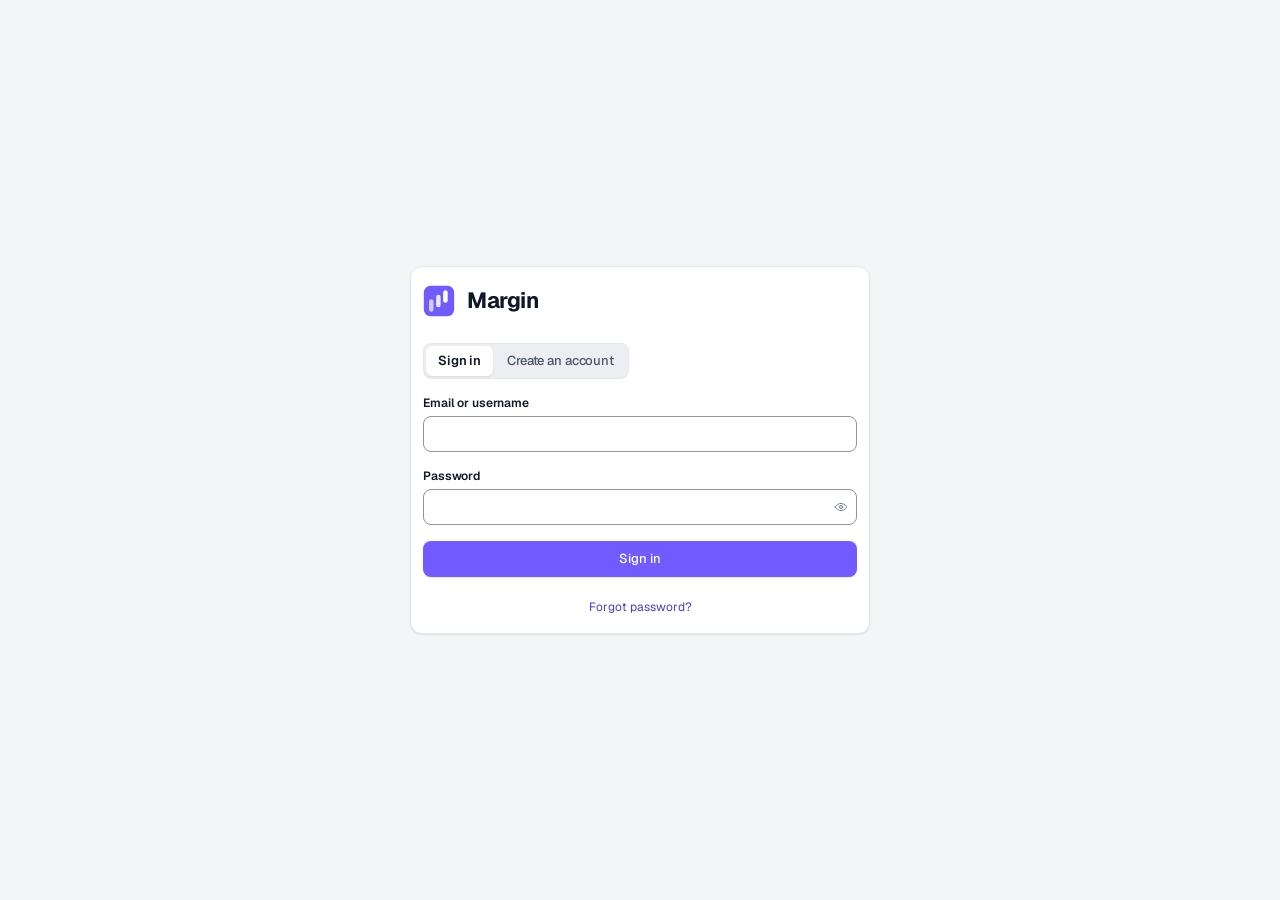
==== dashboard/index.html @ bb912a71 "Parcel tracking on the Orders page (a2e 243ba23)" ====
<!doctype html>
<html lang="en-US">
  <head>
    <meta charset="utf-8" />
    <meta name="viewport" content="width=device-width, initial-scale=1" />
    <title>Dashboard — Margin</title>
    <meta name="description" content="What your eBay shops sold, what eBay took, what the stock cost and what you kept." />
    <meta name="robots" content="noindex" />
    <link rel="icon" href="../favicon.svg" type="image/svg+xml" />
    <link rel="apple-touch-icon" href="../icon-180.png" />
    <script type="module" crossorigin src="../assets/dashboard-CNm__Nvk.js"></script>
    <link rel="modulepreload" crossorigin href="../assets/keys-CrjuZVQ3.js">
    <link rel="modulepreload" crossorigin href="../assets/index-BgoCZ7-l.js">
    <link rel="stylesheet" crossorigin href="../assets/keys-BOXvPxFu.css">
    <link rel="stylesheet" crossorigin href="../assets/dashboard-DxhVHiVh.css">
  </head>
  <body>
    <!--
      Operate. Every figure here is one somebody is about to make a decision on, so the page is
      arranged for scanning: the money first at any width, the run of trading under it, then the
      products, then what the watching has been doing. Four views, one shell, no page loads.
    -->

    <!--
      What is on screen while the stored session is being checked.

      Both of the two things below start hidden, so until `/api/account/me` answered the page was a
      blank white rectangle — no wordmark, no spinner, no text — for as long as that took. Measured
      at a five-second answer it was still empty at four. This is here from the first paint and goes
      the moment either of them is shown.
    -->
    <main class="gate" id="booting">
      <div class="card gateCard">
        <span class="lock gateLock"><span class="tile" aria-hidden="true"></span><b>Margin</b></span>
        <p class="loading" role="status"><span class="spinner" aria-hidden="true"></span>Loading your account…</p>
      </div>
    </main>

    <!-- Signed out. Nothing else exists until this is answered. -->
    <main class="gate" id="gate" hidden>
      <div class="card gateCard">
        <a class="lock gateLock" href="../"><span class="tile" aria-hidden="true"></span><b>Margin</b></a>

        <!--
          The page's heading, which it did not have.

          A screen has to say what it is, and this one opened with a wordmark, two buttons and a
          form: to anything reading the document outline - a screen reader's heading list, a
          browser's reader view, a search engine - the sign-in page was a page about nothing. It is
          visually hidden rather than drawn, because the card already says the same thing twice in
          the wordmark above it and the pressed button below it, and a third is noise on screen and
          silence off it.
        -->
        <h1 class="sr-only" id="gateHeading">Sign in to Margin</h1>

        <!--
          Two buttons that change one form, said as two buttons that change one form.

          This was a `role="tablist"` of two `role="tab"`s pointing at a form that was not a
          tabpanel, which promises a screen-reader user arrow-key movement into a panel that does
          not exist. A pressed-state group is what is actually here, and it is honest.
        -->
        <div class="tabs" role="group" aria-label="Sign in or create an account">
          <button type="button" id="tabIn" aria-pressed="true">Sign in</button>
          <button type="button" id="tabUp" aria-pressed="false">Create an account</button>
        </div>

        <!-- What was pressed on the pricing table, carried through so the card knows why you are here. -->
        <p class="gateWanted" id="gateWanted" hidden></p>
        <!-- What the page that went before said as it left, when it was news rather than a refusal: an account deleted. -->
        <p class="gateWanted" id="gateNotice" role="status" hidden></p>

        <form id="gateForm" novalidate>
          <!--
            One box, two questions: signing in takes an email or a username (a username never has an
            @ in it, which is how the server tells them apart); creating an account asks for the
            email here and the username under it. `setMode` changes the label, type and autocomplete.
          -->
          <label class="field">
            <span id="emailLabel">Email or username</span>
            <input type="text" id="email" name="email" autocomplete="username" autocapitalize="none" spellcheck="false" required />
          </label>
          <label class="field onlyUp" hidden>
            <span>Username</span>
            <input type="text" id="username" name="username" autocomplete="username" autocapitalize="none" spellcheck="false" maxlength="30" aria-describedby="usernameSay" />
            <em id="usernameSay">3–30 letters, numbers, dots, dashes or underscores. You can change it once every 7 days.</em>
          </label>
          <!--
            Hold to read it back.

            A press-and-hold rather than a latch, because a password left showing is a password
            somebody walks past and reads. It is a real button so it is reachable by keyboard, and
            it never steals the caret from the box it belongs to.
          -->
          <label class="field">
            <span>Password</span>
            <span class="pw">
              <input type="password" id="password" name="password" autocomplete="current-password" required />
              <button type="button" class="pwPeek" id="peekPassword" aria-label="Hold to show the password" aria-pressed="false"><svg viewBox="0 0 24 24" fill="none" stroke="currentColor" stroke-width="1.6" stroke-linecap="round" stroke-linejoin="round" aria-hidden="true"><path d="M2 12s3.6-6 10-6 10 6 10 6-3.6 6-10 6-10-6-10-6Z" /><circle cx="12" cy="12" r="2.6" /></svg></button>
            </span>
            <!--
              How far off the minimum it is, drawn and said.

              The bar is `aria-hidden` and the line under it carries the same fact in words, so a
              reader who cannot see the fill is not left with "at least 10 characters" and no idea
              how many they have typed.
            -->
            <span class="pwBar onlyUp" id="pwBar" hidden aria-hidden="true"><i id="pwFill"></i></span>
            <em class="onlyUp" id="pwSay" hidden>At least 10 characters. Length is what makes a password hard to guess.</em>
          </label>
          <label class="field onlyUp" hidden>
            <span>Confirm password</span>
            <span class="pw">
              <input type="password" id="password2" name="password2" autocomplete="new-password" />
              <button type="button" class="pwPeek" id="peekPassword2" aria-label="Hold to show the password" aria-pressed="false"><svg viewBox="0 0 24 24" fill="none" stroke="currentColor" stroke-width="1.6" stroke-linecap="round" stroke-linejoin="round" aria-hidden="true"><path d="M2 12s3.6-6 10-6 10 6 10 6-3.6 6-10 6-10-6-10-6Z" /><circle cx="12" cy="12" r="2.6" /></svg></button>
            </span>
          </label>
          <label class="field onlyUp" hidden>
            <span>What do you want to call your shop?</span>
            <input type="text" id="shopLabel" name="shopLabel" autocomplete="off" placeholder="My shop" maxlength="60" />
            <em>Just a name for you, so you can tell your shops apart. You can change it later.</em>
          </label>
          <p class="formError" id="gateError" role="alert" hidden></p>
          <button class="btn primary" type="submit" id="gateGo">Sign in</button>
          <!-- What creating an account agrees to, said under the button that does it. New tabs, so a half-filled card is not lost. -->
          <p class="gateLegal onlyUp" hidden>By creating an account, you agree to the <a href="../terms/" target="_blank" rel="noopener">Terms of Use</a> and the <a href="../privacy/" target="_blank" rel="noopener">Privacy Policy</a>.</p>
          <button class="linkish gateLink onlyIn" type="button" id="forgotOpen">Forgot password?</button>
          <!--
            After Sign out on this site, the page stops taking the panel's session by itself (it
            signed the seller straight back in). This is the way to take it on purpose.
          -->
          <button class="linkish gateLink" type="button" id="usePanel" hidden>Use the Margin panel's sign-in</button>
          <p class="gateWanted" id="panelSaid" role="status" hidden></p>
        </form>

        <!--
          A forgotten password, step one: where to send the link.

          The answer is the same whatever the address, so the card cannot be used to find out who has
          an account; and where this server cannot send email it says so, rather than promising a link
          that will never come.
        -->
        <form id="forgotForm" class="gateAlt" novalidate hidden>
          <h2>Reset your password</h2>
          <p class="gateSaid">Enter the email you signed up with. Margin will email you a link to choose a new password.</p>
          <label class="field">
            <span>Email</span>
            <input type="email" id="forgotEmail" name="email" autocomplete="username" spellcheck="false" required />
          </label>
          <p class="formError" id="forgotError" role="alert" hidden></p>
          <p class="gateWanted" id="forgotDone" role="status" hidden></p>
          <button class="btn primary" type="submit" id="forgotGo">Send reset link</button>
          <button class="linkish gateLink" type="button" id="forgotBack">Back to sign in</button>
        </form>

        <!-- Step two, from the emailed link (?reset=…): the new password, and signed in with it. -->
        <form id="resetForm" class="gateAlt" novalidate hidden>
          <h2>Choose a new password</h2>
          <p class="gateSaid">This signs you in here, and signs you out everywhere else, including the Margin panel.</p>
          <input type="text" id="resetUser" name="username" autocomplete="username" hidden />
          <label class="field">
            <span>New password</span>
            <span class="pw">
              <input type="password" id="resetPassword" name="password" autocomplete="new-password" required />
              <button type="button" class="pwPeek" id="peekReset" aria-label="Hold to show the password" aria-pressed="false"><svg viewBox="0 0 24 24" fill="none" stroke="currentColor" stroke-width="1.6" stroke-linecap="round" stroke-linejoin="round" aria-hidden="true"><path d="M2 12s3.6-6 10-6 10 6 10 6-3.6 6-10 6-10-6-10-6Z" /><circle cx="12" cy="12" r="2.6" /></svg></button>
            </span>
            <span class="pwBar" id="resetBar" aria-hidden="true"><i id="resetFill"></i></span>
            <em id="resetSay">At least 10 characters. Length is what makes a password hard to guess.</em>
          </label>
          <label class="field">
            <span>Confirm new password</span>
            <span class="pw">
              <input type="password" id="resetAgain" name="again" autocomplete="new-password" required />
              <button type="button" class="pwPeek" id="peekResetAgain" aria-label="Hold to show the password" aria-pressed="false"><svg viewBox="0 0 24 24" fill="none" stroke="currentColor" stroke-width="1.6" stroke-linecap="round" stroke-linejoin="round" aria-hidden="true"><path d="M2 12s3.6-6 10-6 10 6 10 6-3.6 6-10 6-10-6-10-6Z" /><circle cx="12" cy="12" r="2.6" /></svg></button>
            </span>
          </label>
          <p class="formError" id="resetError" role="alert" hidden></p>
          <button class="btn primary" type="submit" id="resetGo">Set new password</button>
          <button class="linkish gateLink" type="button" id="resetBack">Back to sign in</button>
        </form>

        <!-- Where a password typed on this card goes, whenever that is not Margin's own server. -->
        <p class="gateServer" id="gateServer" hidden></p>
      </div>
    </main>

    <!-- Signed in. -->
    <div class="app" id="app" hidden>
      <a class="skip" href="#main">Skip to content</a>
      <aside>
        <a class="lock" href="../"><span class="tile" aria-hidden="true"></span><b>Margin</b></a>

        <div class="shopPicker">
          <label class="sr-only" for="shopSelect">Shop</label>
          <select id="shopSelect"></select>
        </div>

        <button class="jump" type="button" id="openCmd">
          <svg viewBox="0 0 14 14" aria-hidden="true" fill="none" stroke="currentColor" stroke-width="1.6" stroke-linecap="round"><circle cx="6" cy="6" r="4" /><path d="m9.2 9.2 3 3" /></svg>
          Jump to…<kbd>Ctrl K</kbd>
        </button>

        <nav class="side" aria-label="Pages">
          <button type="button" data-view="overview" class="here"><svg viewBox="0 0 16 16" aria-hidden="true"><path d="M3 13V7M8 13V3M13 13v-4" /></svg>Overview</button>
          <button type="button" data-view="listings"><svg viewBox="0 0 16 16" aria-hidden="true"><path d="M2 4h12M2 8h12M2 12h8" /></svg>Listings</button>
          <button type="button" data-view="orders"><svg viewBox="0 0 16 16" aria-hidden="true"><path d="M2.5 5.5h11v8h-11z" /><path d="M2.5 5.5 4 2.5h8l1.5 3M6 8.5h4" /></svg>Orders<span class="dot" id="ordersDot" hidden></span></button>
          <button type="button" data-view="activity"><svg viewBox="0 0 16 16" aria-hidden="true"><path d="M1.5 8.5h3l2-5 3 10 2-5h3" /></svg>Activity</button>
          <button type="button" data-view="shops"><svg viewBox="0 0 16 16" aria-hidden="true"><path d="M2.5 6.5h11l-1 7h-9z" /><path d="M5.5 6.5V4a2.5 2.5 0 0 1 5 0v2.5" /></svg>Shops</button>
          <button type="button" data-view="leaderboard"><svg viewBox="0 0 16 16" aria-hidden="true"><path d="M1.5 13.5h13M2.5 13.5v-4h3.5v4M6 13.5v-7h4v7M10 13.5v-3h3.5v3" /></svg>Leaderboard</button>
          <button type="button" data-view="plan"><svg viewBox="0 0 16 16" aria-hidden="true"><rect x="2" y="4" width="12" height="9" rx="2" /><path d="M2 7h12" /></svg>Plan</button>
          <button type="button" data-view="account"><svg viewBox="0 0 16 16" aria-hidden="true"><circle cx="8" cy="5.5" r="2.5" /><path d="M3 13.5c.7-2.4 2.6-3.7 5-3.7s4.3 1.3 5 3.7" /></svg>Account</button>
          <!-- Shown only when the server says this account is the admin's. Hiding it is not the lock: see `services/admin.ts`. -->
          <button type="button" data-view="admin" id="adminNav" hidden><svg viewBox="0 0 16 16" aria-hidden="true"><path d="M8 1.5 13.5 4v4c0 3.2-2.3 5.6-5.5 6.5C4.8 13.6 2.5 11.2 2.5 8V4z" /><path d="m5.8 8.2 1.6 1.6 3-3.2" /></svg>Admin</button>
        </nav>

        <div class="side-foot">
          <label class="lookPick">
            <span class="sr-only">How this page looks</span>
            <select id="lookSelect">
              <option value="shared">From my panel</option>
              <option value="system">Follow this browser</option>
              <option value="light">Light</option>
              <option value="dark">Dark</option>
            </select>
          </label>
          <!--
            Error reports: off until turned on, here and in the panel separately, since each is its
            own browser's say. The switch is in the window this opens, under what reports hold, so it
            is read before it is chosen; the link says which way it is set. See errorReports.ts.
          -->
          <button class="linkish" type="button" id="errorReportsWhat" aria-haspopup="dialog">Error reports: Off</button>
          <p class="who" id="who"></p>
          <button class="linkish" type="button" id="changePassword">Change password</button>
          <button class="linkish" type="button" id="signOut">Sign out</button>
        </div>
      </aside>

      <main id="main" tabindex="-1">
        <p class="strip" id="failure" role="alert" hidden></p>
        <!-- Said when the deployed backend is older than this page; see checkTheServer. -->
        <p class="strip warn" id="behind" role="status" hidden></p>
        <!-- Said when the checker has been silent long enough to matter; see checkerQuiet. -->
        <p class="strip warn" id="checkerQuiet" role="status" hidden></p>
        <!-- Said when the app is close to eBay's daily limit, which every shop shares; see allowanceSaid. -->
        <p class="strip warn" id="allowanceWarn" role="status" hidden></p>
        <!--
          Said when a source has stopped selling a listing eBay still sells; see views/GoneStrip. It
          asks and never acts: each button confirms first, and neither can end a listing.
        -->
        <div id="goneWarn" hidden></div>

        <!-- ---------------------------------------------------------------- Overview -->
        <section class="view" data-view="overview">
          <div class="pagehead">
            <div class="titles">
              <h1 id="overviewTitle">Overview</h1>
              <p class="sub" id="periodSaid">&nbsp;</p>
              <p class="sub" id="scopeSaid" hidden>Feedback, traffic, returns and the selling limit show one shop at a time.</p>
            </div>
            <div class="tools">
              <!--
                One shop's figures, or every shop's added up. Only with two shops or more, and only
                once the server says it totals them (`all-shops`): see `totalling` in dashboard.ts.
              -->
              <div class="seg scopeSeg" role="group" aria-label="Which shops" id="scopeSeg" hidden>
                <button type="button" id="scopeOne" aria-pressed="true">This shop</button>
                <button type="button" id="scopeAll" aria-pressed="false">All shops</button>
              </div>
              <div class="seg" role="group" aria-label="Period">
                <button type="button" data-days="7">7 days</button>
                <button type="button" data-days="30" aria-pressed="true">30 days</button>
                <button type="button" data-days="90">90 days</button>
                <button type="button" data-days="365">A year</button>
                <!--
                  A period the seller draws themselves.

                  Four presets answer "how is it going"; they cannot answer "how did that fortnight
                  in August go", which is the question somebody asks after a promotion, a price
                  change or a bad week. It sits with them rather than somewhere else, because it is
                  the same control.
                -->
                <button type="button" id="rangeOpen" aria-expanded="false" aria-controls="rangeRow">Dates…</button>
              </div>
              <button class="btn ghost" type="button" id="refresh">Refresh</button>
              <!--
                The Overview's own arrangement: customize.ts. While it is on, Save stands where
                Customize was, so the way out is where the way in was. Not offered on a narrow
                screen, where the grid is one column and arranging it is a wide-screen job.
              -->
              <button class="btn ghost" type="button" id="customize" aria-controls="editBar sects"><svg viewBox="0 0 16 16" aria-hidden="true" fill="none" stroke="currentColor" stroke-width="1.6" stroke-linejoin="round"><rect x="2" y="2" width="5" height="5" rx="1.2" /><rect x="9" y="2" width="5" height="5" rx="1.2" /><rect x="2" y="9" width="12" height="5" rx="1.2" /></svg><span class="lbl">Customize</span></button>
              <button class="btn primary" type="button" id="customizeSave" hidden>Save</button>
            </div>
            <!--
              The two ends, revealed by the button above rather than standing there. `type="date"`
              is the browser's own picker, its own calendar and its own locale — a month grid this
              page drew itself would be worse in every one of those and a thousand lines besides.
            -->
            <div class="rangeRow" id="rangeRow" hidden>
              <label for="rangeFrom">From</label>
              <input type="date" id="rangeFrom" />
              <label for="rangeTo">To</label>
              <input type="date" id="rangeTo" />
              <button class="btn" type="button" id="rangeGo">Show these dates</button>
              <span class="rangeSaid" id="rangeSaid" role="status"></span>
            </div>
          </div>

          <div class="loading" id="loading" role="status" hidden><span class="spinner" aria-hidden="true"></span>Loading your shop…</div>

          <div id="overviewBody" hidden>
            <div class="prompt" id="connectPrompt" hidden></div>
            <!--
              Customizing the Overview (customize.ts): four buttons and nothing to read, because
              the page itself is what is being arranged and every element on it says what it is.
              Shown only while Customize is on; Save is in the page head, where it stays in reach
              however far down the page you are. The list under Add element is the elements that
              are off the page, each with a line saying what it would show. Layouts (library.ts) is
              the premade arrangements and the seller's own, to load, save, rename, update and delete.
            -->
            <div class="editBar" id="editBar" hidden>
              <div class="addWrap" id="addWrap">
                <button class="btn ghost" type="button" id="addElement" aria-expanded="false" aria-controls="addTray">Add element</button>
                <div class="addTray" id="addTray" hidden>
                  <ul id="addList" aria-label="Elements you can add"></ul>
                  <p class="addNone" id="addNone">Every element is on the Overview.</p>
                </div>
              </div>
              <button class="btn ghost" type="button" id="addSection">Add section</button>
              <div class="addWrap" id="layoutsWrap">
                <button class="btn ghost" type="button" id="layoutsOpen" aria-expanded="false" aria-controls="layoutsTray">Layouts</button>
                <div class="addTray layoutsTray" id="layoutsTray" hidden>
                  <button class="btn ghost" type="button" id="layoutNew">Save as new layout</button>
                  <form class="layoutNew" id="layoutNewForm" hidden>
                    <label class="sr-only" for="layoutNewName">Name for the new layout</label>
                    <input type="text" id="layoutNewName" maxlength="40" autocomplete="off" aria-describedby="layoutNewErr" />
                    <button class="btn primary" type="submit">Save</button>
                    <button class="btn ghost" type="button" id="layoutNewCancel">Cancel</button>
                    <p class="lyErr" id="layoutNewErr" hidden></p>
                  </form>
                  <ul id="layoutList" aria-label="Layouts"></ul>
                  <button class="linkish" type="button" id="layoutsBack" hidden>Bring back premade layouts</button>
                </div>
              </div>
              <button class="btn ghost" type="button" id="layoutReset">Reset to default</button>
            </div>
            <!-- What a keyboard does to an element while the page is arranged, read out when one takes the focus. -->
            <p class="sr-only" id="elementKeys">Arrow keys move it. Shift and the arrow keys resize it. Delete removes it.</p>

            <!--
              The Overview: sections, each a title over a grid twelve columns wide. customize.ts
              builds them from the layout (layout.ts) and moves each element below into its place.
            -->
            <div class="sects" id="sects"></div>

            <!--
              Every element the Overview can place, named by `data-el` (the list, and where each
              goes as designed, is `ELEMENTS` in layout.ts).

              customize.ts wraps each one in a grid item at start-up and moves the items between
              sections, never what is inside them, so every id a `paint*` reaches for stays where it
              was and React's roots never notice. One the seller has taken off waits here, still
              painted, out of sight. An element's own `hidden`, which the figures set when there is
              nothing to show, is left alone: the item round it shows a quiet line in its place,
              because a hole in a grid somebody arranged by hand would read as a fault.
            -->
            <div class="parked" id="parked" hidden>
              <!--
                The money, as four figures, a ring and a bar.

                The four tiles are the arithmetic — sales less eBay's fee less the stock is the profit
                — but read as four separate figures a seller still has to do the division to answer the
                question they actually have, which is what share of a sale they keep. The ring and the
                bar are the same three shares twice, because they answer two different questions: the
                ring is "what fraction of a sale do I keep", read at a glance against a whole; the bar
                is the order the money leaves and where each share starts and stops.
              -->
              <dl class="cards one" id="statSales" data-el="sales"></dl>
              <dl class="cards one" id="statFees" data-el="fees"></dl>
              <dl class="cards one" id="statCost" data-el="cost"></dl>
              <dl class="cards one" id="statProfit" data-el="profit"></dl>
              <section class="card ringCard" id="ringCard" data-el="profitRing" hidden>
                <div class="splitPie" id="splitPie" role="img"></div>
              </section>
              <section class="card splitCard" id="splitCard" data-el="profitSplit" hidden>
                <div class="splitBars" id="flowSplit" role="img">
                  <div class="splitBar" id="splitBar" aria-hidden="true"></div>
                  <div class="splitKey" id="splitKey" aria-hidden="true"></div>
                </div>
                <p class="founded" id="founded"></p>
              </section>

              <section class="card chartCard" id="trendCard" data-el="trend">
                <header>
                  <h2 id="trendTitle">Sales and profit</h2>
                  <span class="meta" id="trendMeta"></span>
                  <!-- A line says which way it is going; bars compare one period against another. -->
                  <div class="seg small" id="trendLook" role="group" aria-label="Chart type">
                    <button type="button" data-look="area" aria-pressed="true">Line</button>
                    <button type="button" data-look="bars" aria-pressed="false">Bars</button>
                  </div>
                </header>
                <div class="pad">
                  <!-- The key carries each series' total, so the chart gains a summary instead of a label. -->
                  <div class="key" id="trendKey"></div>
                  <figure>
                    <div class="chartHost" id="trendChart"></div>
                    <figcaption id="trendSays">Sales is what buyers paid. Profit is sales minus eBay's fees minus what the stock cost.</figcaption>
                  </figure>
                  <!--
                    The figures as a table: a day's mark is a 24px target on a thirty-day window, and
                    the table is where the fees and stock cost behind each figure are.
                  -->
                  <details>
                    <summary>Show these as a table</summary>
                    <div class="scroller">
                      <table id="weeksTable" aria-labelledby="trendTitle">
                        <thead>
                          <tr>
                            <th scope="col" id="trendWhen">Week ending</th>
                            <th scope="col" class="n">Orders</th>
                            <th scope="col" class="n">Sales</th>
                            <th scope="col" class="n">eBay fees</th>
                            <th scope="col" class="n">Item cost</th>
                            <th scope="col" class="n">Profit</th>
                          </tr>
                        </thead>
                        <tbody id="weeksBody"></tbody>
                      </table>
                    </div>
                  </details>
                </div>
              </section>

              <!--
                What needs doing, in one place, beside the chart.

                Late orders, listings still for sale with no stock behind them, listings under the
                margin floor, pages the checks could not read — each of these used to be a red
                figure inside a different card, so finding out whether anything needed you meant
                reading every card. Now it is one list, and the orders waiting to go out sit under
                it by default, because they are the commonest thing on it.
              -->
              <section class="card" id="attentionCard" data-el="attention">
                <header><h2>Needs attention</h2><span class="meta" id="attentionMeta"></span></header>
                <div id="attentionList"></div>
              </section>
              <section class="card" id="toShipCard" data-el="toShip" hidden>
                <header><h2>Orders to ship</h2><span class="meta" id="toShipMeta"></span></header>
                <div id="dispatchList"></div>
              </section>

              <!--
                The funnel: seen, opened, bought. Traffic leads because it is the one figure this
                tool cannot work out for itself — and the only one that separates "nothing sells"
                from "nothing is seen".

                eBay's four reports, each a tile of its own: a label, the figure, the change against
                the period before and a sparkline — which is the part that tells a steady climb from a
                spike that has already fallen back, since those are the same number at both ends. The
                chart draws one of them over the period on an axis that is its own, picked in its own
                header: three series on one picture meant two of them were drawn against a scale that
                was not theirs, and a rate and a count shared an axis.
              -->
              <div class="card tileCard" id="kpiImpressions" data-el="impressions" hidden></div>
              <div class="card tileCard" id="kpiViews" data-el="pageViews" hidden></div>
              <div class="card tileCard" id="kpiCtr" data-el="clickThrough" hidden></div>
              <div class="card tileCard" id="kpiConversion" data-el="conversion" hidden></div>
              <section class="card chartCard" id="trafficCard" data-el="trafficChart" hidden>
                <header>
                  <h2>Traffic</h2>
                  <span class="meta" id="trafficMeta"></span>
                  <label class="sr-only" for="trafficMetric">Traffic figure to chart</label>
                  <select id="trafficMetric" class="sortPick">
                    <option value="impressions">Impressions</option>
                    <option value="views">Listing page views</option>
                    <option value="ctr">Click-through rate</option>
                    <option value="conversion">Sales conversion rate</option>
                  </select>
                  <div class="seg small" id="trafficLook" role="group" aria-label="Chart type">
                    <button type="button" data-look="area" aria-pressed="true">Line</button>
                    <button type="button" data-look="bars" aria-pressed="false">Bars</button>
                  </div>
                </header>
                <div class="pad" id="trafficPad" hidden>
                  <div class="chartHost" id="trafficChart"></div>
                </div>
                <p class="cardFoot" id="trafficSaid" hidden></p>
              </section>

              <section class="card" id="ordersCard" data-el="orders">
                <header><h2>Orders</h2><span class="meta" id="postingMeta"></span></header>
                <div class="insight" id="postingHealth"></div>
                <p class="cardFoot" id="postingSaid"></p>
              </section>

              <section class="card" id="buyersCard" data-el="buyers" hidden>
                <header><h2>Buyers</h2><span class="meta" id="buyersMeta"></span></header>
                <div class="insight" id="buyersHealth"></div>
                <p class="cardFoot" id="buyersSaid"></p>
              </section>

              <!--
                Which products. The table has the whole width, because its one job is to say which
                product made the money and a narrower one cut every name at thirty characters. Under
                it, what is different about them: what moved against the period before, what they
                sold as, and what came back.
              -->
              <section class="card overviewProducts" id="productsCard" data-el="products">
                <header>
                  <h2 id="productsTitle">Product sales</h2>
                  <span class="meta" id="productsMeta"></span>
                  <!-- Best by profit is the right default; which "best" means is the reader's to say. -->
                  <label class="sr-only" for="productSort">Sort products by</label>
                  <select id="productSort" class="sortPick">
                    <option value="profit">Most profit</option>
                    <option value="margin">Best margin</option>
                    <option value="units">Most sold</option>
                    <option value="sales">Most sales</option>
                  </select>
                  <!-- The same rows the table shows, in the order it shows them, for the spreadsheet. -->
                  <button type="button" id="productsCsv" class="btn ghost">Download CSV</button>
                </header>
                <div class="pad">
                  <div class="scroller">
                    <table id="productTable" aria-labelledby="productsTitle">
                      <thead>
                        <tr>
                          <!-- Every heading sorts by its own column; the select beside the table stays in step. -->
                          <th scope="col"><button type="button" class="sortBy" data-key="name">Product<svg class="arrow" viewBox="0 0 8 8" aria-hidden="true"><path d="M1 2.5 4 6l3-3.5" fill="none" stroke="currentColor" stroke-width="1.5" stroke-linecap="round"/></svg></button></th>
                          <th scope="col" class="n"><button type="button" class="sortBy" data-key="units">Sold<svg class="arrow" viewBox="0 0 8 8" aria-hidden="true"><path d="M1 2.5 4 6l3-3.5" fill="none" stroke="currentColor" stroke-width="1.5" stroke-linecap="round"/></svg></button></th>
                          <th scope="col" class="n"><button type="button" class="sortBy" data-key="price">eBay price<svg class="arrow" viewBox="0 0 8 8" aria-hidden="true"><path d="M1 2.5 4 6l3-3.5" fill="none" stroke="currentColor" stroke-width="1.5" stroke-linecap="round"/></svg></button></th>
                          <th scope="col" class="n"><button type="button" class="sortBy" data-key="cost">Item cost<svg class="arrow" viewBox="0 0 8 8" aria-hidden="true"><path d="M1 2.5 4 6l3-3.5" fill="none" stroke="currentColor" stroke-width="1.5" stroke-linecap="round"/></svg></button></th>
                          <th scope="col" class="n"><button type="button" class="sortBy" data-key="each">Profit each<svg class="arrow" viewBox="0 0 8 8" aria-hidden="true"><path d="M1 2.5 4 6l3-3.5" fill="none" stroke="currentColor" stroke-width="1.5" stroke-linecap="round"/></svg></button></th>
                          <th scope="col" class="n"><button type="button" class="sortBy" data-key="margin" title="Profit as a share of item cost">Margin<svg class="arrow" viewBox="0 0 8 8" aria-hidden="true"><path d="M1 2.5 4 6l3-3.5" fill="none" stroke="currentColor" stroke-width="1.5" stroke-linecap="round"/></svg></button></th>
                          <th scope="col" class="n" aria-sort="descending"><button type="button" class="sortBy" data-key="profit">Profit<svg class="arrow" viewBox="0 0 8 8" aria-hidden="true"><path d="M1 2.5 4 6l3-3.5" fill="none" stroke="currentColor" stroke-width="1.5" stroke-linecap="round"/></svg></button></th>
                        </tr>
                      </thead>
                      <tbody id="productsBody"></tbody>
                    </table>
                  </div>
                  <p class="empty" id="productsEmpty" hidden>No sales in this period yet.</p>
                </div>
              </section>

              <section class="card" id="moversCard" data-el="movers" hidden>
                <header><h2>What changed</h2><span class="meta" id="moversMeta"></span></header>
                <div id="moversList"></div>
              </section>

              <section class="card" id="categoriesCard" data-el="categories" hidden>
                <header><h2>Sales by category</h2><span class="meta" id="categoriesMeta"></span></header>
                <div id="categoriesList"></div>
              </section>

              <section class="card" id="returnsCard" data-el="returns" hidden>
                <header><h2>Returns</h2><span class="meta" id="returnsMeta"></span></header>
                <div class="insight" id="returnsHealth"></div>
              </section>

              <!-- The shop's own state: what is listed, what the checks did to it, and what buyers say of it. -->
              <section class="card" id="stockCard" data-el="listings">
                <header><h2>Listings</h2></header>
                <div class="insight" id="shopHealth"></div>
                <!-- What eBay will let this account list this month. A new seller is capped and
                     nothing warns them; the publish simply starts failing. -->
                <div class="cardFoot" id="limitFoot" hidden>
                  <p class="limitSaid" id="limitSaid"></p>
                  <i class="limitTrack" aria-hidden="true"><i id="limitFill"></i></i>
                </div>
              </section>

              <section class="card" id="checksCard" data-el="checks">
                <header><h2>Stock and price checks</h2><span class="meta">last 24 hours</span></header>
                <div class="insight" id="checkHealth"></div>
                <!-- When this browser was last awake. The checking runs in the seller's own Chrome,
                     so the failure worth reporting is silence rather than an error. -->
                <p class="cardFoot" id="checkHealthMeta"></p>
              </section>

              <!--
                Of the listings for sale, how many sold at least once.

                Profit says how the shop did; this says whether to list more or list better, which
                is the decision a reseller actually makes each week. Forty-one listings and four
                that sold is a listing problem; four and four is a supply problem.
              -->
              <section class="card" id="sellThroughCard" data-el="sellThrough" hidden>
                <header><h2>Listings that sold</h2><span class="meta" id="sellThroughMeta"></span></header>
                <div class="insight" id="sellThroughHealth"></div>
              </section>

              <!--
                What the tool itself did, from the events it already records.

                A tool that changes a live listing on its own earns its keep by saying what it
                changed. Deliberately no "protected about £X": what a listing hidden before an order
                arrived saved is a guess about orders that never happened.
              -->
              <section class="card" id="didCard" data-el="did" hidden>
                <header><h2>What Margin did</h2><span class="meta">this period</span></header>
                <div class="insight" id="didHealth"></div>
              </section>

              <!--
                What is on the shelf: the question beside eBay's selling limit, and the one a
                reseller asks before buying more stock. None of it is money spent — nothing is
                bought until it sells.
              -->
              <!--
                When the orders actually arrive.

                Small, and it answers two things no money figure does: when to be at the desk, and
                when a promoted listing would earn its fee.
              -->
              <section class="card" id="whenCard" data-el="when" hidden>
                <header><h2>When you sell</h2><span class="meta" id="whenMeta"></span></header>
                <div class="pad"><div class="whenGrid" id="whenGrid"></div></div>
              </section>

              <section class="card" id="shelfCard" data-el="shelf" hidden>
                <header><h2>Listed now</h2><span class="meta" id="shelfMeta"></span></header>
                <div class="insight" id="shelfHealth"></div>
              </section>

              <section class="card" id="reviewsCard" data-el="reviews" hidden>
                <header><h2>Feedback</h2><span class="meta" id="reviewsMeta"></span></header>
                <div class="insight" id="reviewsHealth"></div>
                <div id="reviewsList"></div>
              </section>
            </div>
            <p class="foot">
              Sales and eBay fees are the figures eBay reports. Item cost is the product page's price at the last
              check, so it is an estimate of what you paid.
            </p>
          </div>
        </section>

        <!-- ---------------------------------------------------------------- Listings -->
        <section class="view" data-view="listings" hidden>
          <div class="pagehead">
            <div class="titles">
              <h1>Listings</h1>
            </div>
            <div class="tools">
              <label class="sr-only" for="listingShop">Shop</label>
              <select id="listingShop"></select>
              <label class="sr-only" for="listingView">Show</label>
              <select id="listingView" class="sortPick">
                <option value="active" selected>All on eBay</option>
                <option value="all">All listings</option>
                <option value="trouble">Needs attention</option>
                <option value="gone">Out of stock at store</option>
                <option value="live">In stock at store</option>
                <option value="ended">Ended</option>
                <!-- Still on eBay; the seller told the panel to leave it alone. Findable, not counted. -->
                <option value="stopped">Checks stopped</option>
                <option value="unlinked">No product page</option>
                <!-- Saved views: the shapes a problem actually arrives in, one press each. -->
                <option value="stale">Not checked in a day</option>
                <option value="floor">Below minimum profit</option>
                <option value="exposed">For sale, no stock</option>
                <option value="quiet">No sales this period</option>
              </select>
              <label class="sr-only" for="listingSort">Sort by</label>
              <select id="listingSort" class="sortPick">
                <option value="attention">Needs attention</option>
                <option value="profit">Most profit</option>
                <option value="margin">Best margin</option>
                <option value="price">Highest price</option>
                <option value="title">By name</option>
                <option value="checked">Longest unchecked</option>
              </select>
              <label class="sr-only" for="listingSearch">Search</label>
              <input type="search" id="listingSearch" placeholder="Search listings" aria-label="Search by title, SKU or product code" title="Search by title, SKU or product code" />
              <button class="btn ghost" type="button" id="refreshListings">Refresh</button>
            </div>
          </div>

          <div class="loading" id="listingsLoading" role="status" hidden><span class="spinner" aria-hidden="true"></span>Loading your listings…</div>

          <section class="card" id="listingsCard" hidden>
            <header><h2 id="listingsCount">Listings</h2><span class="meta" id="listingsMeta"></span></header>
            <!--
              What to do with what is ticked.

              Only the two the server can actually do, and neither can end a listing: a quantity of
              nought hides one and costs no relisting fee, and putting it back is the same route the
              rules use when a source returns. Repricing is not here because the rule that solves a
              price lives in the panel's settings and not on the server yet.
            -->
            <div class="bulkBar" id="listingsBulk" hidden>
              <span id="bulkCount"></span>
              <!--
                No "set to 0" here.

                Taking a listing off sale when its source runs out is the job this tool does on its
                own, on every check: a button asking the seller to do it by hand is either a job
                already done or a job about to be, and either way it is theatre. What is left is the
                one direction a person actually decides - putting something back on sale.
              -->
              <button class="btn ghost" type="button" id="bulkRestock">Put back in stock</button>
              <!--
                Shown only where there is something to undo: a row the seller stopped watching.

                Stopping was a one-way door until now, and only from the panel - the record left
                that browser and no screen anywhere could bring it back.
              -->
              <button class="btn ghost" type="button" id="bulkWatch" hidden>Resume checks</button>
              <button class="linkish" type="button" id="bulkClear">Clear selection</button>
              <span class="meta" id="bulkSaid"></span>
            </div>
            <div class="pad">
              <div class="scroller">
                <table id="listingsTable" class="tight" aria-labelledby="listingsCount">
                  <thead>
                    <tr>
                      <th scope="col" class="pick"><input type="checkbox" id="pickAll" aria-label="Select all listings shown" /></th>
                      <!-- Every heading that is a button sorts by its column: once up, again down. See listingSort.ts. -->
                      <th scope="col" aria-sort="none"><button type="button" class="sortBy" data-key="title">Item<svg class="arrow" viewBox="0 0 8 8" aria-hidden="true"><path d="M1 2.5 4 6l3-3.5" fill="none" stroke="currentColor" stroke-width="1.5" stroke-linecap="round"/></svg></button></th>
                      <th scope="col" id="listingShopCol">Shop</th>
                      <!--
                        Three bands, not nine equal columns: what it is, what it makes, where it
                        stands. Margin lives inside Profit because it is that profit expressed as a
                        ratio — not a second fact of its own — and giving it a column of its own
                        weight said otherwise while pushing a real figure off the right-hand edge.
                      -->
                      <th scope="col" class="n c-cost">Item cost</th>
                      <th scope="col" class="n" aria-sort="none"><button type="button" class="sortBy" data-key="price">eBay price<svg class="arrow" viewBox="0 0 8 8" aria-hidden="true"><path d="M1 2.5 4 6l3-3.5" fill="none" stroke="currentColor" stroke-width="1.5" stroke-linecap="round"/></svg></button></th>
                      <th scope="col" class="n" aria-sort="none"><button type="button" class="sortBy" data-key="profit">Profit<svg class="arrow" viewBox="0 0 8 8" aria-hidden="true"><path d="M1 2.5 4 6l3-3.5" fill="none" stroke="currentColor" stroke-width="1.5" stroke-linecap="round"/></svg></button></th>
                      <!-- The same profit as a share, with a mark at the margin the price rule aims for. -->
                      <th scope="col" class="n c-margin" aria-sort="none"><button type="button" class="sortBy" data-key="margin" title="Profit as a share of item cost">Margin<svg class="arrow" viewBox="0 0 8 8" aria-hidden="true"><path d="M1 2.5 4 6l3-3.5" fill="none" stroke="currentColor" stroke-width="1.5" stroke-linecap="round"/></svg></button></th>
                      <th scope="col">Status</th>
                      <!-- When it was last read. A shelf that is being checked every quarter of an
                           hour and one nothing has looked at since Friday read identically without
                           it, which is the question this page was most often opened with. -->
                      <th scope="col" aria-sort="none"><button type="button" class="sortBy" data-key="checked">Checked<svg class="arrow" viewBox="0 0 8 8" aria-hidden="true"><path d="M1 2.5 4 6l3-3.5" fill="none" stroke="currentColor" stroke-width="1.5" stroke-linecap="round"/></svg></button></th>
                    </tr>
                  </thead>
                  <!-- Named so React can own exactly this much: the head above it, the scroller
                       around it and the count beside it all stay the page's. -->
                  <tbody id="listingsBody"></tbody>
                </table>
              </div>
              <p class="empty" id="listingsEmpty" hidden></p>
              <div class="moreRow" id="listingsMore" hidden></div>
            </div>
          </section>
        </section>

        <!-- ---------------------------------------------------------------- Shops -->
        <!--
          Orders, on a phone.

          This existed only in the panel, which means only in desktop Chrome on the one machine the
          extension is installed on — and a dashboard is the thing a seller opens away from the
          desk. Everything here is on routes that were already serving the panel.

          Buying with the address filled in stays an extension job: it drives a retailer's own
          checkout in a tab, which a page on another origin cannot do.
        -->
        <section class="view" data-view="orders" hidden>
          <div class="pagehead">
            <div class="titles">
              <h1>Orders</h1>
              <p class="sub" id="ordersSaid">&nbsp;</p>
            </div>
            <!-- How old the list is and Refresh, drawn by `Fresh`. Which shop is the sidebar's picker, as everywhere else. -->
            <div class="tools" id="ordersFresh"></div>
          </div>
          <div class="loading" id="ordersLoading" role="status" hidden><span class="spinner" aria-hidden="true"></span>Loading your orders…</div>
          <!-- To ship, how many sold, and the newest sale, drawn by `OrderStats`. -->
          <div class="cards oStats" id="ordersSummary" hidden></div>
          <!-- Cancels, returns and refunds, drawn by `AfterSale`: what needs the seller after a sale. -->
          <div id="ordersParcels"></div>
          <div id="ordersAfter"></div>
          <section class="card oCard" aria-labelledby="ordersCount">
            <h2 class="sr-only" id="ordersCount">Orders</h2>
            <div class="oBar">
              <!--
                All is the default, because "To dispatch" was and a shop that has posted everything
                opened this page on "Nothing matches that." - which reads as a broken page, not as an
                empty filter. Late is there only while something is late, or while it is chosen.
              -->
              <div class="seg" id="orderView" role="group" aria-label="Show">
                <button type="button" data-show="all" aria-pressed="true">All <span class="n" id="ordersAllN">0</span></button>
                <button type="button" data-show="open" aria-pressed="false">To ship <span class="n" id="ordersOpenN">0</span></button>
                <button type="button" data-show="tobuy" aria-pressed="false">To buy <span class="n" id="ordersToBuyN">0</span></button>
                <button type="button" data-show="bought" aria-pressed="false">Bought <span class="n" id="ordersBoughtN">0</span></button>
                <button type="button" data-show="late" aria-pressed="false" hidden>Late <span class="n" id="ordersLateN">0</span></button>
                <button type="button" data-show="sent" aria-pressed="false">Shipped <span class="n" id="ordersSentN">0</span></button>
              </div>
              <label class="sr-only" for="ordersSpan">Period</label>
              <!-- The page's own period, apart from the Overview's: a month to start with, and as far back as a year. -->
              <select id="ordersSpan" class="sortPick">
                <option value="30" selected>Last 30 days</option>
                <option value="90">Last 90 days</option>
                <option value="365">Last year</option>
              </select>
            </div>
            <div id="ordersList"></div>
            <p class="empty" id="ordersEmpty" hidden></p>
          </section>
        </section>

        <!--
          What Margin changed, when, why, and what eBay answered.

          A tool that reprices a live listing on its own earns trust by showing its work. Every one
          of these is already recorded and sent up by whichever browser ran the check; the website
          could count them on a card and could not show a single one, so "why is this £24.87?" had
          no answer anywhere a seller could reach.
        -->
        <section class="view" data-view="activity" hidden>
          <div class="pagehead">
            <div class="titles">
              <h1>Activity</h1>
            </div>
            <div class="tools">
              <label class="sr-only" for="activitySearch">Search</label>
              <input type="search" id="activitySearch" placeholder="Search by product or reason…" autocomplete="off" />
              <label class="sr-only" for="activityView">Show</label>
              <select id="activityView" class="sortPick">
                <option value="all" selected>Everything</option>
                <option value="listing_synced">Changes to eBay</option>
                <option value="refused">Refused by eBay</option>
                <option value="price_changed">Price changes</option>
                <option value="stock_changed">Stock changes</option>
                <option value="check_failed">Failed checks</option>
              </select>
            </div>
          </div>
          <div class="loading" id="activityLoading" role="status" hidden><span class="spinner" aria-hidden="true"></span>Loading activity…</div>
          <section class="card">
            <header><h2 id="activityCount">Activity</h2><span class="meta" id="activityMeta"></span></header>
            <div id="activityList"></div>
            <p class="empty" id="activityEmpty" hidden></p>
          </section>
        </section>

        <!--
          One listing's whole story, which every other card on this page is a way into.

          Everything on it was already collected and could only be read a column at a time, spread
          across four screens: what it costs, what it sells for, what the checks have done to it,
          what it has sold, and which variations it has.
        -->
        <section class="view" data-view="listing" hidden>
          <div class="pagehead">
            <div class="titles">
              <button class="linkish" type="button" id="listingBack">← All listings</button>
              <h1 id="oneTitle">Listing</h1>
              <p class="sub" id="oneSub"></p>
            </div>
            <div class="tools">
              <!-- Which variation the chart and the figures are about, where there are several. -->
              <label class="variantPick" id="oneVariantPick" hidden>Variation <select id="oneVariant"></select></label>
              <div class="acts" id="oneActs"></div>
            </div>
          </div>
          <div class="loading" id="oneLoading" role="status" hidden><span class="spinner" aria-hidden="true"></span>Loading this listing…</div>
          <div class="deck two">
            <section class="card">
              <header><h2>What it costs and what it sells for</h2><span class="meta" id="onePriceMeta"></span></header>
              <!-- The padded band goes with the drawing it holds: kept, it is an empty inch of card
                   with a rule under it, which reads as something that failed to load. -->
              <div class="pad" id="onePricePad"><div class="priceChart" id="onePrices"></div></div>
              <p class="cardFoot" id="onePriceNone" hidden></p>
            </section>
            <section class="card">
              <header><h2>Where it stands</h2></header>
              <div class="insight" id="oneFigures"></div>
              <p class="cardFoot" id="oneWhy" hidden></p>
            </section>
          </div>
          <section class="card" id="oneVariantsCard" hidden>
            <header><h2>Variations</h2><span class="meta" id="oneVariantsMeta"></span></header>
            <!--
              Two columns of money with nothing saying which is which.

              This table had no header row at all: every variation printed a figure, then another
              figure, then a status, and the reader was left to work out from the sizes which one
              was the cost and which one was what it sells for. On the one page whose job is to
              answer "why is this £24.87?", that is the question it was silent about.
            -->
            <div class="pad"><div class="scroller"><table class="tight" id="oneVariants">
              <thead>
                <tr>
                  <th scope="col">Variation</th>
                  <th scope="col" class="n">Item cost</th>
                  <th scope="col" class="n">eBay price</th>
                  <th scope="col">Status</th>
                </tr>
              </thead>
              <tbody></tbody>
            </table></div></div>
          </section>
          <div class="deck two">
            <section class="card">
              <header><h2>What it has sold</h2><span class="meta" id="oneOrdersMeta"></span></header>
              <div id="oneOrders"></div>
              <p class="empty" id="oneOrdersEmpty" hidden>No sales of this listing in the last 30 days.</p>
            </section>
            <section class="card">
              <header><h2>What the checks did</h2><span class="meta" id="oneLogMeta"></span></header>
              <div id="oneLog"></div>
              <p class="empty" id="oneLogEmpty" hidden>Nothing recorded for this listing yet.</p>
            </section>
          </div>
        </section>

        <section class="view" data-view="shops" hidden>
          <div class="pagehead">
            <div class="titles">
              <h1>Shops</h1>
            </div>
          </div>

          <div class="loading" id="shopsLoading" role="status" hidden><span class="spinner" aria-hidden="true"></span>Loading your shops…</div>
          <div id="shopList" class="shopGrid"></div>

          <section class="card addShop">
            <header><h2>Add a shop</h2></header>
            <div class="pad">
              <form id="addShopForm" class="inlineForm" novalidate>
                <label class="field">
                  <span class="sr-only">Shop name</span>
                  <input type="text" id="newShopLabel" placeholder="Name this shop" autocomplete="off" maxlength="60" required />
                </label>
                <button class="btn primary" type="submit">Add shop</button>
              </form>
              <p class="formError" id="shopError" role="alert" hidden></p>
              <p class="empty" id="shopHint"></p>
              <!-- Where the plan has no room for another shop, the way to one that has, beside the words that say so. -->
              <button class="linkish" type="button" id="shopPlans" hidden>See plans</button>
            </div>
          </section>
        </section>

        <!-- ---------------------------------------------------------------- Leaderboard -->
        <!--
          The top Margin stores by what they sold on eBay, for the paid plans, and the card where a
          shop joins or leaves. Opt-in a shop at a time: nothing about a shop is on it until its
          seller joins here. Drawn by views/Leaderboard.tsx into #leaderboardBody.
        -->
        <section class="view" data-view="leaderboard" hidden>
          <div class="pagehead">
            <div class="titles">
              <h1>Leaderboard</h1>
              <p class="sub">Top Margin stores by items sold on eBay in the last 30 days.</p>
            </div>
          </div>
          <div class="loading" id="leaderboardLoading" role="status" hidden><span class="spinner" aria-hidden="true"></span>Loading the leaderboard…</div>
          <div class="lbBody" id="leaderboardBody"></div>
        </section>

        <!-- ---------------------------------------------------------------- Plan -->
        <section class="view" data-view="plan" hidden>
          <div class="pagehead">
            <div class="titles">
              <h1>Plan</h1>
              <p class="sub" id="planSaid">&nbsp;</p>
            </div>
          </div>

          <div class="loading" id="planLoading" role="status" hidden><span class="spinner" aria-hidden="true"></span>Loading your plan…</div>
          <!--
            Back from Stripe's checkout, until the plan has changed: the plan moves when Stripe's
            webhook reaches the server, often a few seconds after the payment, and a page reading
            "You are on Free" under a toast that has already gone read as a payment that was lost.
          -->
          <div class="prompt planConfirm" id="planConfirm" role="status" hidden><span class="spinner" id="planConfirmSpin" aria-hidden="true"></span><span id="planConfirmSaid"></span></div>
          <div class="plans" id="planList"></div>
          <p class="formError" id="planError" role="alert" hidden></p>
          <p class="foot" id="planFoot"></p>
        </section>

        <!-- ---------------------------------------------------------------- Account -->
        <!--
          Who the account is and what it can do about itself: the username (once a week), the
          password, and deleting it. The sidebar's "Change password" and the panel's link to
          #password open this page at the Password card; #account at the top.
        -->
        <section class="view" data-view="account" hidden>
          <div class="pagehead">
            <div class="titles">
              <h1>Account</h1>
            </div>
          </div>

          <div class="acctGrid">
            <section class="card" id="profileCard" aria-labelledby="profileTitle">
              <header><h2 id="profileTitle">Profile</h2></header>
              <div class="pad acctBody">
                <p class="acctNudge" id="usernameNudge" hidden>Pick a username and you can sign in with it instead of your email, here and in the Margin panel.</p>
                <form id="usernameForm" class="inlineForm" novalidate>
                  <label class="field">
                    <span id="usernameLabel">Username</span>
                    <input type="text" id="usernameBox" name="username" autocomplete="username" autocapitalize="none" spellcheck="false" maxlength="30" aria-describedby="usernameHint" />
                  </label>
                  <button class="btn primary" type="submit" id="usernameGo">Save</button>
                </form>
                <p class="acctHint" id="usernameHint" aria-live="polite">3–30 letters, numbers, dots, dashes or underscores. You can change it once every 7 days.</p>
                <p class="formError" id="usernameError" role="alert" hidden></p>
                <div class="acctFact">
                  <span>Email</span>
                  <b id="accountEmail"></b>
                </div>
              </div>
            </section>

            <!--
              A new password: moved here from a window over the overview, so there is one place to
              do it. What it does to the other sessions is said before anything is sent: this one
              stays, every other one, the panel's included, is signed out.
            -->
            <section class="card" id="passwordCard" aria-labelledby="passwordTitle">
              <header><h2 id="passwordTitle">Password</h2></header>
              <div class="pad acctBody">
                <p class="acctText">You'll stay signed in here. Everywhere else, including the Margin panel, you'll need to sign in again with the new password.</p>
                <form id="passwordForm" class="pwForm" novalidate>
                  <!-- For a password manager, which files the new password under the account it belongs to. -->
                  <input type="text" id="pwUser" name="username" autocomplete="username" hidden />
                  <label class="field">
                    <span>Current password</span>
                    <span class="pw">
                      <input type="password" id="pwCurrent" name="current" autocomplete="current-password" required />
                      <button type="button" class="pwPeek" id="peekCurrent" aria-label="Hold to show the password" aria-pressed="false"><svg viewBox="0 0 24 24" fill="none" stroke="currentColor" stroke-width="1.6" stroke-linecap="round" stroke-linejoin="round" aria-hidden="true"><path d="M2 12s3.6-6 10-6 10 6 10 6-3.6 6-10 6-10-6-10-6Z" /><circle cx="12" cy="12" r="2.6" /></svg></button>
                    </span>
                  </label>
                  <label class="field">
                    <span>New password</span>
                    <span class="pw">
                      <input type="password" id="pwNext" name="next" autocomplete="new-password" required />
                      <button type="button" class="pwPeek" id="peekNext" aria-label="Hold to show the password" aria-pressed="false"><svg viewBox="0 0 24 24" fill="none" stroke="currentColor" stroke-width="1.6" stroke-linecap="round" stroke-linejoin="round" aria-hidden="true"><path d="M2 12s3.6-6 10-6 10 6 10 6-3.6 6-10 6-10-6-10-6Z" /><circle cx="12" cy="12" r="2.6" /></svg></button>
                    </span>
                    <span class="pwBar" id="pwNextBar" aria-hidden="true"><i id="pwNextFill"></i></span>
                    <em id="pwNextSay">At least 10 characters. Length is what makes a password hard to guess.</em>
                  </label>
                  <label class="field">
                    <span>Confirm new password</span>
                    <span class="pw">
                      <input type="password" id="pwAgain" name="again" autocomplete="new-password" required />
                      <button type="button" class="pwPeek" id="peekAgain" aria-label="Hold to show the password" aria-pressed="false"><svg viewBox="0 0 24 24" fill="none" stroke="currentColor" stroke-width="1.6" stroke-linecap="round" stroke-linejoin="round" aria-hidden="true"><path d="M2 12s3.6-6 10-6 10 6 10 6-3.6 6-10 6-10-6-10-6Z" /><circle cx="12" cy="12" r="2.6" /></svg></button>
                    </span>
                  </label>
                  <p class="formError" id="pwError" role="alert" hidden></p>
                  <div class="acctDo">
                    <button class="btn primary" type="submit" id="pwGo">Change password</button>
                  </div>
                </form>
                <!-- The emailed link, for somebody signed in who no longer knows the password they are asked for above. -->
                <div class="acctForgot">
                  <p>Forgot your current password?</p>
                  <button class="btn ghost" type="button" id="resetMe">Email me a reset link</button>
                  <p class="acctHint" id="resetMeSaid" role="status" hidden></p>
                </div>
              </div>
            </section>

            <!--
              Deleting the account. Quiet until it is filled in: the button is the one red thing on
              the page, and stays off until the password and the word are both there. What it does
              and does not do is said first — above all that nothing on eBay changes.
            -->
            <section class="card acctDanger" id="deleteCard" aria-labelledby="deleteTitle">
              <header><h2 id="deleteTitle">Delete account</h2></header>
              <div class="pad acctBody">
                <p class="acctText">Deleting your account removes everything Margin keeps for it: your shops and their eBay connections, the listings Margin watches, check history, costs you typed in, orders you marked, your layouts and your theme.</p>
                <ul class="acctList">
                  <li><b>Your listings stay live on eBay.</b> Margin stops managing them, so their prices and stock won't be updated anymore.</li>
                  <li>The Margin panel in Chrome will be signed out.</li>
                  <li>This can't be undone.</li>
                </ul>
                <form id="deleteForm" class="pwForm" novalidate>
                  <input type="text" id="deleteUser" name="username" autocomplete="username" hidden />
                  <label class="field">
                    <span>Password</span>
                    <span class="pw">
                      <input type="password" id="deletePassword" name="password" autocomplete="current-password" required />
                      <button type="button" class="pwPeek" id="peekDelete" aria-label="Hold to show the password" aria-pressed="false"><svg viewBox="0 0 24 24" fill="none" stroke="currentColor" stroke-width="1.6" stroke-linecap="round" stroke-linejoin="round" aria-hidden="true"><path d="M2 12s3.6-6 10-6 10 6 10 6-3.6 6-10 6-10-6-10-6Z" /><circle cx="12" cy="12" r="2.6" /></svg></button>
                    </span>
                  </label>
                  <label class="field">
                    <span>Type DELETE to confirm</span>
                    <input type="text" id="deleteWord" name="confirm" autocomplete="off" autocapitalize="characters" spellcheck="false" required />
                  </label>
                  <p class="formError" id="deleteError" role="alert" hidden></p>
                  <div class="acctDo">
                    <button class="btn danger" type="submit" id="deleteGo" disabled>Delete my account</button>
                  </div>
                </form>
              </div>
            </section>
          </div>
        </section>

        <!-- ---------------------------------------------------------------- Admin -->
        <!--
          Every account on this backend, for the one person who runs it. Nothing here is fetched
          until the page is opened, and the server answers `/api/admin/overview` for ADMIN_EMAILS
          and nobody else — anybody who types #admin sees the Overview.
        -->
        <section class="view" data-view="admin" hidden>
          <div class="pagehead">
            <div class="titles">
              <h1>Admin</h1>
              <p class="sub" id="adminSaid">Only you can see this page.</p>
            </div>
            <div class="tools">
              <button class="btn ghost" type="button" id="adminRefresh">Refresh</button>
            </div>
          </div>
          <div class="loading" id="adminLoading" role="status" hidden><span class="spinner" aria-hidden="true"></span>Loading the admin page…</div>
          <div class="adminBody" id="adminBody"></div>
        </section>
      </main>

      <!--
        The page's own footer, and the only help on the surface.

        A dashboard with no `contentinfo` is a page a screen-reader user cannot leave by landmark,
        and a seller who wants to know what "Below your floor" means has, until now, had nowhere on
        this page to find out. The answers are on the landing page; this says so.
      -->
      <footer class="appFoot">
        <p>Margin</p>
        <nav aria-label="Help">
          <a href="../#faq">Questions and answers</a>
          <a href="../#trust">What Margin does with your shop</a>
          <a href="../#plans">Plans</a>
          <a href="../privacy/">Privacy Policy</a>
          <a href="../terms/">Terms of Use</a>
        </nav>
      </footer>
    </div>

    <div id="tip" role="status" aria-live="polite"></div>
    <!-- What error reports hold, and what this browser has sent. Opened by "What's sent" in the sidebar. -->
    <dialog class="ask" id="errorReportsDialog" aria-labelledby="errorReportsTitle" aria-describedby="errorReportsText">
      <form method="dialog">
        <h2 id="errorReportsTitle">Error reports</h2>
        <div class="askText" id="errorReportsText">
          <p>Off unless you turn it on. When it's on and something on this page breaks, it sends the error, where it happened, the site version, and your browser version.</p>
          <p>Never your listings, orders, buyers, email, or passwords. Emails, numbers, and addresses are removed first. Connection problems aren't sent.</p>
          <p>Only Margin's developer sees them. Each is deleted 30 days after it last happened. At most 10 an hour. The panel has its own switch in Settings.</p>
        </div>
        <label class="errPick"><input type="checkbox" class="tick" id="errorReports" /> Send error reports from this browser</label>
        <h3 class="errSentHead">Sent from this browser</h3>
        <ul class="errSent" id="errorReportsSent"></ul>
        <div class="askDo">
          <button class="btn ghost" type="button" id="errorReportsClear" hidden>Clear this list</button>
          <button class="btn primary" value="close">Done</button>
        </div>
      </form>
    </dialog>
    <!--
      Jump to: every page and every action on this dashboard, from the keyboard.

      A native dialog, so it sits above every card and scroller on the page without a stack of
      z-indexes, and so Escape and the backdrop close it without a line of code.
    -->
    <dialog class="cmd" id="cmd" aria-label="Jump to">
      <input type="text" id="cmdInput" placeholder="Type a page or an action" autocomplete="off" role="combobox" aria-expanded="true" aria-controls="cmdList" />
      <ul id="cmdList" role="listbox"></ul>
    </dialog>
  </body>
</html>
---- assets/keys-BOXvPxFu.css ----
@font-face{font-family:Geist;font-style:normal;font-weight:100 900;font-display:swap;src:url(./geist-latin-var-BgDaEnEv.woff2) format("woff2")}@font-face{font-family:Geist Mono;font-style:normal;font-weight:100 900;font-display:swap;src:url(./geist-mono-latin-var-XN7g48iV.woff2) format("woff2")}:root{color-scheme:light dark;--v-600: #715aff;--v-500: #8470ff;--v-400: #9685ff;--v-700: #503ad4;--v-wash: #eae6ff;--v-ink: #503ad4;--v-ink-hover: #412db8;--v-hover: #503ad4;--v-mark: color-mix(in srgb, var(--v-600) 14%, var(--card));--danger: #b91c1c;--danger-hover: #991b1b;--page: #f4f5f7;--band: #fbfbfc;--card: #fff;--sunk: #eceef2;--line: #e5e7eb;--line-strong: #d1d5db;--line-control: #8d95a3;--v-on: #fff;--frame: #1f2430;--frame-edge: #39404f;--ink: #111827;--ink-2: #667085;--ink-3: #667085;--split-fee: #6b7280;--split-stock: #4b5563;--ok: #047857;--ok-wash: #ecfdf5;--warn: #b45309;--warn-wash: #fffbeb;--bad: #b91c1c;--bad-wash: #fef2f2;--neutral: #374151;--neutral-wash: #f3f4f6;--shadow: 0 1px 2px rgb(16 24 40 / .06), 0 1px 3px rgb(16 24 40 / .04);--lift: 0 12px 32px rgb(16 24 40 / .06), 0 4px 10px rgb(16 24 40 / .04);--display: "Geist", -apple-system, BlinkMacSystemFont, "Segoe UI", Helvetica, sans-serif;--sans: "Geist", -apple-system, BlinkMacSystemFont, "Segoe UI", Helvetica, ui-sans-serif, system-ui, sans-serif;--mono: "Geist Mono", ui-monospace, SFMono-Regular, "SF Mono", Menlo, Consolas, monospace;--t-xs: .75rem;--t-title: .9375rem;--t-headline: 1.375rem;--t-sm: .8125rem;--t-md: .875rem;--t-lg: 1rem;--t-xl: 1.25rem;--t-2xl: 1.5rem;--t-3xl: 1.75rem;--t-4xl: 2.25rem;--control-h: 2.25rem;--control-h-sm: 1.75rem;--radius: .75rem;--radius-sm: .5rem;--radius-xs: 6px;--radius-lg: 1.125rem;--wrap: 1160px;--gutter: clamp(1.25rem, 4vw, 2.5rem);--measure: 26em;--measure-wide: 30em;--ease: cubic-bezier(.16, 1, .3, 1);--fast: .12s;--press: 70ms;--slow: .28s}@media(pointer:coarse){:root{--control-h: 2.75rem;--control-h-sm: 2.75rem}}@media(prefers-color-scheme:dark){:root:not([data-theme=light]){color-scheme:dark;--v-ink: #b9adff;--v-ink-hover: #d8d1ff;--v-hover: #6650f5;--danger-hover: #c93333;--v-wash: #332d5c;--page: #202329;--band: #25282f;--card: #292d35;--sunk: #343943;--line: #3d424c;--line-strong: #4f5561;--line-control: #848c9b;--frame: #343943;--frame-edge: #535a67;--ink: #e4e7ec;--ink-2: #adb4bf;--ink-3: #adb4bf;--split-fee: #6f7785;--split-stock: #9aa1ae;--ok: #62d6a0;--ok-wash: #1f3a2f;--warn: #f2c46a;--warn-wash: #3b301a;--bad: #f69393;--bad-wash: #422629;--neutral: #e0e3e9;--neutral-wash: #363a44;--shadow: 0 1px 2px rgb(0 0 0 / .45), 0 1px 3px rgb(0 0 0 / .3);--lift: 0 12px 32px rgb(0 0 0 / .45), 0 4px 10px rgb(0 0 0 / .3)}}:root[data-theme=dark]{color-scheme:dark;--v-ink: #b9adff;--v-ink-hover: #d8d1ff;--v-hover: #6650f5;--danger-hover: #c93333;--v-wash: #332d5c;--page: #202329;--band: #25282f;--card: #292d35;--sunk: #343943;--line: #3d424c;--line-strong: #4f5561;--line-control: #848c9b;--frame: #343943;--frame-edge: #535a67;--ink: #e4e7ec;--ink-2: #adb4bf;--ink-3: #adb4bf;--split-fee: #6f7785;--split-stock: #9aa1ae;--ok: #62d6a0;--ok-wash: #1f3a2f;--warn: #f2c46a;--warn-wash: #3b301a;--bad: #f69393;--bad-wash: #422629;--neutral: #e0e3e9;--neutral-wash: #363a44;--shadow: 0 1px 2px rgb(0 0 0 / .45), 0 1px 3px rgb(0 0 0 / .3);--lift: 0 12px 32px rgb(0 0 0 / .45), 0 4px 10px rgb(0 0 0 / .3)}*{box-sizing:border-box}html{-webkit-text-size-adjust:100%}body{margin:0;background:var(--page);color:var(--ink);font-family:var(--sans);font-size:16px;line-height:1.55;-webkit-font-smoothing:antialiased;text-rendering:optimizeLegibility;font-variant-numeric:tabular-nums}input,select,textarea,button{font-family:inherit;font-variant-numeric:tabular-nums}::selection{background:var(--v-600);color:var(--v-on)}:root{accent-color:var(--v-ink);caret-color:var(--v-ink);scrollbar-color:var(--line-strong) transparent;scrollbar-width:thin}::-webkit-scrollbar{width:8px;height:8px}::-webkit-scrollbar-track,::-webkit-scrollbar-button{background:transparent;display:none}::-webkit-scrollbar-thumb{background:var(--line-strong);border-radius:999px}html[data-keys] :focus-visible{outline:2px solid var(--v-ink);outline-offset:2px}html[data-keys] input:focus-visible,html[data-keys] select:focus-visible,html[data-keys] textarea:focus-visible{outline-offset:1px}html:not([data-keys]) :focus{outline:none}a{color:inherit;text-underline-offset:.18em;text-decoration-thickness:from-font}h1,h2,h3,h4{margin:0;font-family:var(--display);font-weight:600;letter-spacing:-.02em;line-height:1.15;text-wrap:balance}p{margin:0;text-wrap:pretty}img{max-width:100%}[hidden]{display:none!important}.num{font-variant-numeric:tabular-nums;font-feature-settings:"tnum" 1}.wrap{width:min(var(--wrap),100%);margin-inline:auto;padding-inline:var(--gutter)}.tile{width:32px;height:32px;flex:none;background:url(../favicon.svg) center / 100% 100% no-repeat}.skip{position:absolute;left:-9999px;top:0;z-index:20;background:var(--card);color:var(--ink);border:1px solid var(--line-strong);border-radius:var(--radius-sm);padding:0 16px;font-weight:500;text-decoration:none;display:inline-flex;align-items:center;min-height:var(--control-h)}.skip:focus{left:12px;top:12px}.lock{display:inline-flex;align-items:center;gap:12px;text-decoration:none;min-height:44px}.lock b{font-family:var(--display);font-weight:700;font-size:var(--t-xl);letter-spacing:-.02em}.lock b em{font-style:normal;color:var(--v-ink)}.btn{position:relative;display:inline-flex;align-items:center;justify-content:center;gap:8px;box-sizing:border-box;min-height:var(--control-h);padding:0 16px;border-radius:var(--radius-sm);font:500 var(--t-sm)/1.45 var(--display);text-decoration:none;text-align:center;border:1px solid var(--line);background:var(--card);color:var(--ink);box-shadow:var(--shadow);white-space:normal;flex-shrink:0;max-width:100%;transition:background var(--fast) var(--ease),color var(--fast) var(--ease),transform var(--press) var(--ease),box-shadow var(--press) var(--ease)}a.btn,button.btn{cursor:pointer}.btn:hover{background:var(--page)}.btn.primary{background:var(--v-600);color:var(--v-on);border-color:transparent}.btn.primary:hover{background:var(--v-hover)}.btn.ghost{background:var(--card);color:var(--ink);border-color:var(--line)}.btn.ghost:hover{background:var(--page)}.btn:active:not([disabled]){transform:translateY(1px);box-shadow:none}.btn[disabled]{background:var(--sunk);color:color-mix(in srgb,var(--ink-2) 70%,var(--ink));border-color:var(--line);box-shadow:none;cursor:not-allowed}a.btn[disabled]{pointer-events:none}.btn.big{min-height:2.75rem;padding:0 20px;font-size:var(--t-md)}.btn svg{width:16px;height:16px;flex:none}.chip{display:inline-flex;align-items:center;gap:4px;box-sizing:border-box;height:1.375rem;padding:0 8px;font:600 var(--t-xs)/1rem var(--display);border-radius:var(--radius-xs);white-space:nowrap}.chip.ok{background:var(--ok-wash);color:var(--ok)}.chip.warn{background:var(--warn-wash);color:var(--warn)}.chip.bad{background:var(--bad-wash);color:var(--bad)}.chip.info{background:var(--v-wash);color:var(--v-ink)}.chip.neutral{background:var(--neutral-wash);color:var(--neutral)}.chip.brand{background:var(--v-wash);color:var(--v-ink)}:where(input:not([type=checkbox],[type=radio],[type=range],[type=hidden],[type=file],[type=color])),:where(select){box-sizing:border-box;height:var(--control-h);min-width:0;padding:0 12px;font:400 var(--t-sm)/1.45 var(--sans);font-variant-numeric:tabular-nums;color:var(--ink);background-color:var(--card);border:1px solid var(--line-control);border-radius:var(--radius-sm)}:where(textarea){box-sizing:border-box;min-width:0;padding:4px 10px;font:400 var(--t-xs)/1.5 var(--mono);color:var(--ink);background-color:var(--card);border:1px solid var(--line-control);border-radius:var(--radius-sm)}:where(select){cursor:pointer}:where(input,select,textarea):disabled{background-color:var(--sunk);border-color:var(--line);color:color-mix(in srgb,var(--ink-2) 70%,var(--ink));opacity:1}::placeholder{color:var(--ink-2);opacity:1}.fieldName{display:block;margin-bottom:4px;font:600 var(--t-xs)/1.45 var(--display);letter-spacing:-.01em;color:var(--ink)}.linkish{display:inline-flex;align-items:center;justify-content:center;min-height:var(--control-h-sm);min-width:var(--control-h-sm);padding:0;border:0;background:none;font:400 var(--t-xs)/1.45 var(--sans);color:var(--v-ink);text-decoration:none;text-underline-offset:.15em;cursor:pointer}.linkish:hover{color:var(--v-ink-hover);text-decoration:underline}.card{min-width:0;background:var(--card);border:1px solid var(--line);border-radius:var(--radius);box-shadow:var(--shadow)}.band{background:var(--band);border-block:1px solid var(--line)}@media(prefers-reduced-motion:reduce){.spinner{animation:none;border-color:var(--line);border-top-color:var(--v-600)}.loading{animation:waiting 2.4s ease-in-out infinite}@keyframes waiting{0%,to{opacity:1}50%{opacity:.55}}}@media(prefers-reduced-motion:reduce){*,*:before,*:after{transition-property:opacity,color,background-color,border-color,outline-color,fill,stroke,box-shadow!important}html{scroll-behavior:auto!important}}@keyframes margin-fade-in{0%{opacity:0}}:root[data-theme=light]{color-scheme:light}
---- assets/dashboard-DxhVHiVh.css ----
:root{--t-md: .8125rem;--t-lg: .9375rem;--t-xl: 1.375rem;--t-2xl: 1.375rem;--inset: 12px}body{font-size:var(--t-sm);line-height:1.45}.sr-only{position:absolute;width:1px;height:1px;padding:0;margin:-1px;overflow:hidden;clip:rect(0 0 0 0);white-space:nowrap;border:0}.app{display:grid;grid-template-columns:228px minmax(0,1fr);min-height:100dvh}aside{border-right:1px solid var(--line);background:var(--card);padding:18px 14px;display:flex;flex-direction:column;gap:22px;position:sticky;top:0;height:100dvh}aside .lock{padding-inline:6px}nav.side{display:grid;gap:2px}.side-foot{margin-top:auto;border-top:1px solid var(--line);padding-top:14px;display:grid;gap:6px}.side-foot .linkish{justify-self:start}@media(max-width:900px){.app{grid-template-columns:minmax(0,1fr);grid-template-rows:auto 1fr auto}aside{position:static;height:auto;flex-direction:row;align-items:center;flex-wrap:wrap;gap:12px;border-right:0;border-bottom:1px solid var(--line)}nav.side{grid-auto-flow:column;justify-content:start;gap:4px;overflow-x:auto;scrollbar-width:none;min-width:0;flex:1 1 auto;-webkit-mask-image:linear-gradient(to right,#000 calc(100% - 28px),transparent);mask-image:linear-gradient(to right,#000 calc(100% - 28px),transparent)}nav.side::-webkit-scrollbar{display:none}nav.side[data-end]{-webkit-mask-image:none;mask-image:none}.side-foot{margin:0;border:0;padding:0;display:flex;align-items:center;flex-wrap:wrap;gap:6px 10px;width:100%;min-width:0}.side-foot .lookPick{flex:999 1 0;min-width:min(5rem,100%);max-width:max-content}.side-foot .who{flex:1 1 0;min-width:0;overflow:hidden;text-overflow:ellipsis;white-space:nowrap;margin:0}.side-foot .linkish{margin-left:auto;flex:none}.side-foot .linkish+.linkish{margin-left:0}}main{padding:22px var(--gutter) 64px;width:100%;display:grid;gap:18px;align-content:start;min-width:0}main>.view{display:grid;grid-template-columns:minmax(0,1fr);gap:18px;align-content:start;min-width:0}.pagehead{position:sticky;top:0;z-index:5;background:var(--page);padding-block:12px;margin-block-start:-12px;box-shadow:0 1px var(--line);display:flex;align-items:flex-end;gap:14px;flex-wrap:wrap;min-width:0}.pagehead h1{font-size:var(--t-2xl);font-weight:600}.pagehead .titles{flex:1 1 20rem;min-width:0}#listingBack{position:relative;min-height:24px;margin-bottom:2px}#listingBack:after{content:"";position:absolute;top:-10px;right:-8px;bottom:-10px;left:-8px}.pagehead .acts{display:flex;gap:10px;flex-wrap:wrap}.variantPick{display:inline-flex;align-items:center;gap:8px;font-size:var(--t-sm);color:var(--ink-2)}.pagehead .sub{color:var(--ink-2);font-size:var(--t-md);margin-top:4px}.pagehead .tools{margin-left:auto;display:flex;gap:10px;align-items:center;flex-wrap:wrap}.pagehead:not(:has(.sub)){align-items:center}.pagehead:not(:has(.sub)) .titles{flex:0 1 auto}.pagehead:not(:has(.sub)) .tools{flex:1 1 0;justify-content:flex-end}.pagehead:not(:has(.sub)) .tools .sortPick{margin-left:0}.seg{display:inline-flex;flex-wrap:wrap;gap:2px;padding:2px;background:var(--sunk);border:1px solid var(--line);border-radius:var(--radius-sm)}.seg button{height:max(var(--control-h-sm),calc(var(--control-h) - 6px));padding:0 12px;border:0;border-radius:calc(var(--radius-sm) - 2px);background:transparent;color:color-mix(in srgb,var(--ink-2) 70%,var(--ink));font:500 var(--t-sm)/1 var(--display);letter-spacing:-.01em;cursor:pointer;transition:background var(--fast) var(--ease),color var(--fast) var(--ease);min-width:var(--control-h-sm)}.seg button:hover{color:var(--ink)}.seg button[aria-pressed=true]{background:var(--card);color:var(--ink);font-weight:600;box-shadow:var(--shadow)}#scopeOne{max-width:16ch;overflow:hidden;text-overflow:ellipsis;white-space:nowrap}.strip{background:var(--bad-wash);color:var(--bad);border:1px solid color-mix(in srgb,currentColor 25%,transparent);border-radius:var(--radius);padding:10px 12px;font-size:var(--t-xs)}.strip.warn{background:var(--warn-wash);color:var(--warn)}.goneStrip{display:grid;gap:10px}.goneStrip p{margin:0}.goneStrip .named{color:inherit;text-decoration:underline;text-underline-offset:.18em}.goneStrip .acts{display:flex;flex-wrap:wrap;align-items:center;gap:8px}.goneStrip .acts .meta{color:var(--ink-2)}.strip code{font-family:var(--mono);font-size:.94em;padding:1px 5px;border-radius:5px;background:color-mix(in srgb,currentColor 14%,transparent)}.cards{display:grid;grid-template-columns:repeat(auto-fit,minmax(min(100%,13rem),1fr));gap:14px;margin:0}.stat{background:var(--card);border:1px solid var(--line);border-radius:var(--radius);padding:12px var(--inset);box-shadow:var(--shadow);display:flex;flex-direction:column;gap:6px}.stat>:last-child:nth-child(n+3){margin-top:auto}.stat dt{font-size:var(--t-xs);color:var(--ink-2)}.stat dd{margin:0;font-size:var(--t-3xl);font-weight:600;letter-spacing:-.035em;font-variant-numeric:tabular-nums;font-feature-settings:"tnum" 1;line-height:1.1}.stat.kept{background:var(--v-600);border-color:var(--v-600);color:var(--v-on)}.stat.kept dt,.stat.kept .delta,.stat.kept .aside{color:#fff}.delta{font-size:var(--t-xs);color:var(--ink-2);display:inline-flex;align-items:center;gap:5px}.delta.up{color:var(--ok)}.delta.down{color:var(--bad)}.stat.kept .delta.up,.stat.kept .delta.down{color:var(--v-on)}.delta svg{width:12px;height:12px;fill:none;stroke:currentColor;stroke-width:2;stroke-linecap:round;stroke-linejoin:round}.aside{font-size:var(--t-xs);color:var(--ink-3)}.founded{margin:10px 0 26px;max-width:68ch;font-size:var(--t-sm);color:var(--ink-2);display:flex;gap:8px;align-items:baseline;flex-wrap:wrap}.deck{display:grid;gap:18px;align-items:start;min-width:0;margin:0 0 18px}main>.view>.deck{margin:0}.deck.lead{grid-template-columns:minmax(0,1.6fr) minmax(0,1fr)}.deck.two{grid-template-columns:repeat(auto-fit,minmax(min(100%,22rem),1fr))}.deck.three{grid-template-columns:repeat(auto-fit,minmax(min(100%,17rem),1fr))}.deck.small{grid-template-columns:repeat(auto-fit,minmax(min(100%,15rem),1fr))}@media(max-width:1000px){.deck.lead{grid-template-columns:minmax(0,1fr)}}.overviewProducts{margin-bottom:18px}.deckTitle{margin:20px 0 8px;font-family:var(--display);font-size:var(--t-sm);font-weight:600;letter-spacing:-.01em;line-height:1.4;color:var(--ink)}.founded+.deck{margin-top:0}.sects{display:grid;min-width:0;margin-bottom:18px}.sect{min-width:0}.sect+.sect{margin-top:18px}.view:not(.customizing) .sect[data-empty]{display:none}.view:not(.customizing) .element:has(>[data-el][hidden]){display:none}.sectHead{display:flex;align-items:center;gap:6px;min-width:0}.view:not(.customizing) .sect:not([data-titled])>.sectHead{display:none}.sectHead .deckTitle{margin:2px 0 10px}.sectTitle,.sectTools{display:none}.grid{--row: 34px;--gap: 18px;display:grid;grid-template-columns:repeat(12,minmax(0,1fr));grid-auto-rows:var(--row);gap:var(--gap);min-width:0}.grid>*{grid-column:var(--gc);grid-row:var(--gr)}.element{position:relative;display:flex;flex-direction:column;min-width:0;min-height:0;border-radius:var(--radius)}.element>[data-el],.element>.elEmpty{flex:1 1 auto;min-height:0;margin:0;overflow:auto;scrollbar-width:thin;scrollbar-color:var(--line-control) transparent}.cards.one{grid-template-columns:minmax(0,1fr)}.element>.cards{overflow:visible}.element>.cards>.stat,.element>.tileCard{min-height:0;overflow:hidden}.grid .element>.cards,.grid .element>.tileCard{container:tile / size}.grid .stat .delta,.grid .stat .aside{max-width:100%;white-space:nowrap;overflow:hidden;text-overflow:ellipsis}.grid .stat .delta>span{min-width:0;overflow:hidden;text-overflow:ellipsis}@container tile (height < 7.25rem) or (width < 12rem){.stat{justify-content:center;align-items:center;text-align:center}.stat .delta,.stat .aside{display:none}.stat dd{font-size:clamp(var(--t-lg),16cqi,var(--t-3xl))}}@container tile (height < 6.5rem) or (width < 11rem){.kpi{justify-content:center;align-items:center;text-align:center}.kpiLine{justify-content:center}.kpi .spark,.kpi .chip{display:none}}.elEmpty{display:none;flex-direction:column;gap:4px;padding:12px var(--inset)}.element>.elEmpty{overflow:hidden}.customizing .element:has(>[data-el][hidden])>.elEmpty{display:flex}.elEmpty h2{font:600 var(--t-sm)/1.4 var(--display);letter-spacing:-.01em}.elEmpty p{max-width:34em;font-size:var(--t-xs);line-height:1.45;color:var(--ink-2);display:-webkit-box;-webkit-box-orient:vertical;-webkit-line-clamp:3;line-clamp:3;overflow:hidden}.ringCard{display:grid;place-items:center;padding:8px;container-type:size;overflow:hidden}.ringCard .splitPie{width:clamp(36px,82cqmin,240px);height:clamp(36px,82cqmin,240px)}.ringCard .splitPie b{font-size:clamp(var(--t-sm),16cqmin,2.25rem)}@container (height < 5.5rem) or (width < 5.5rem){.ringCard .splitPie span{display:none}}@container (height < 3.5rem) or (width < 3.5rem){.ringCard .splitPie b{display:none}}.splitCard{display:flex;flex-direction:column;justify-content:center;padding:12px var(--inset);overflow:hidden}.grid .splitCard{container-type:size}@container (height < 5.5rem){.splitCard .founded{display:none}}@container (width < 36rem){.splitCard .splitKey{flex-wrap:wrap;gap:2px 12px}.splitCard .splitKey span{flex:none!important}}.splitCard .founded{margin:12px 0 0}.splitCard .splitBars[hidden]+.founded{margin-top:0}.grid .chartCard{display:flex;flex-direction:column;container-type:size}@container (height < 26rem){.chartCard figcaption,.chartCard details,.chartCard>.cardFoot{display:none}}@container (height < 22rem){.chartCard .key{display:none}}@container (width < 32rem){.chartCard>header .meta{display:none}}.grid .chartCard>.pad,.grid .chartCard figure{display:flex;flex-direction:column;flex:1 1 auto;min-height:0}.grid .chartCard .chartHost{--chart-fill: 1;flex:1 1 0;min-height:200px}.grid #trafficChart{min-height:130px}.grid .chartCard .chartHost[data-empty]{min-height:120px}.card>header+#dispatchList:not(:empty){border-top:0}@media(max-width:62.5em){.grid{grid-template-columns:repeat(auto-fill,minmax(min(100%,13rem),1fr));grid-auto-rows:auto}.grid>.element{grid-column:1 / -1;grid-row:auto}.grid>.element[data-small]{grid-column:auto}.element>[data-el],.element>.elEmpty,.element>.cards>.stat{overflow:visible}.ringCard,.grid .chartCard{container-type:normal}.grid .element>.cards,.grid .element>.tileCard,.grid .splitCard{container-type:inline-size}.ringCard .splitPie{width:84px;height:84px}.ringCard .splitPie b{font-size:var(--t-lg)}.grid .chartCard .chartHost{--chart-fill: 0;flex:none;min-height:0}#customize{display:none}}.editBar{position:sticky;top:var(--headH, 0px);z-index:4;display:flex;flex-wrap:wrap;align-items:center;gap:8px;margin-block:-8px 10px;padding-block:8px;background:var(--page)}.editBar .btn[aria-disabled=true]{background:var(--sunk);color:color-mix(in srgb,var(--ink-2) 70%,var(--ink));border-color:var(--line);box-shadow:none;cursor:not-allowed}.addWrap{position:relative}.addTray{position:absolute;z-index:6;top:calc(100% + 6px);left:0;width:min(26rem,calc(100vw - 32px));max-height:min(60vh,30rem);overflow:auto;padding:6px;background:var(--card);border:1px solid var(--line);border-radius:var(--radius);box-shadow:var(--lift)}#addList{list-style:none;margin:0;padding:0;display:grid;gap:2px}#addList li{display:flex;align-items:center;gap:12px;padding:8px;border-radius:var(--radius-sm)}#addList li:hover{background:var(--page)}#addList .what{flex:1 1 auto;min-width:0;display:grid;gap:2px}#addList b{font:600 var(--t-sm)/1.4 var(--display)}#addList .what span{font-size:var(--t-xs);line-height:1.45;color:var(--ink-2)}.addNone{padding:8px;font-size:var(--t-sm);color:var(--ink-2)}.addTray ul:not([hidden])+.addNone{display:none}.layoutsTray{display:grid;gap:6px;width:min(28rem,calc(100vw - 32px));padding:8px}.layoutsTray>#layoutNew,.layoutsTray>#layoutsBack{justify-self:start}.layoutNew,.lyRename{display:flex;flex-wrap:wrap;align-items:center;gap:6px}.layoutNew input,.lyRename input{flex:1 1 10rem;min-width:0}.lyErr{flex-basis:100%;margin:2px 0 0;font-size:var(--t-xs);line-height:1.45;color:var(--bad)}#layoutList{list-style:none;margin:0;padding:0;display:grid;gap:2px}#layoutList li{display:grid;grid-template-columns:14px minmax(0,1fr) auto;align-items:center;column-gap:10px;row-gap:2px;padding:8px;border-radius:var(--radius-sm)}#layoutList li:hover,#layoutList li.renaming,#layoutList li.asking{background:var(--page)}.lyMark{grid-row:1 / span 2;align-self:start;padding-top:3px;color:var(--v-ink)}.lyMark svg{display:block;width:14px;height:14px;fill:none;stroke:currentColor;stroke-width:2;stroke-linecap:round;stroke-linejoin:round}.lyName{display:flex;flex-wrap:wrap;align-items:center;gap:4px 8px;min-width:0}.lyName b{font:600 var(--t-sm)/1.4 var(--display);overflow-wrap:anywhere}.renaming .lyName{grid-column:2 / -1}.lyLoad{grid-column:3;grid-row:1 / span 2}.lyActs{grid-column:2;display:flex;flex-wrap:wrap;gap:14px}.lyActs .linkish{min-height:0;padding-block:6px;margin-block:-6px}.lyAsk{grid-column:2 / -1;display:flex;flex-wrap:wrap;align-items:center;gap:6px}.lyQuestion{flex:1 1 10rem;min-width:0;font:600 var(--t-sm)/1.4 var(--display)}.customizing .sectHead{margin-bottom:10px}.customizing .sectHead .deckTitle{display:none}.customizing .sectTitle{display:block;flex:0 1 26rem;font-weight:600}.customizing .sectTools{display:flex;gap:6px;margin-left:auto}.tool{display:inline-flex;align-items:center;justify-content:center;flex:none;box-sizing:border-box;min-width:var(--control-h-sm);min-height:var(--control-h-sm);padding:0;border:1px solid var(--line);border-radius:var(--radius-sm);background:var(--card);color:var(--ink);box-shadow:var(--shadow);font:500 var(--t-xs)/1.45 var(--display);cursor:pointer}.tool:hover{background:var(--page)}.tool svg,.elRemove svg{width:14px;height:14px;fill:none;stroke:currentColor;stroke-width:1.75;stroke-linecap:round;stroke-linejoin:round}.tool[aria-disabled=true]{background:var(--sunk);color:color-mix(in srgb,var(--ink-2) 70%,var(--ink));border-color:var(--line);box-shadow:none;cursor:not-allowed}.cell{border:1.5px dashed var(--line-control);border-radius:var(--radius-sm);pointer-events:none}.landing{z-index:1;border:2px dashed var(--v-600);border-radius:var(--radius);background:var(--v-mark);pointer-events:none}.customizing .element{z-index:2;cursor:grab;touch-action:none;user-select:none;-webkit-user-select:none}.customizing .element:hover{outline:2px solid var(--line-control);outline-offset:2px}.customizing .element>[data-el],.customizing .element>.elEmpty{pointer-events:none}.customizing .element>.card>header>:not(h2){display:none}.customizing .element>.ringCard{padding:34px 8px 4px}.customizing .element>.splitCard{padding-top:34px;padding-bottom:6px}.customizing .element.lifted,.customizing .element.resizing{outline:none;box-shadow:0 0 0 3px var(--page),0 0 0 5px var(--v-600)}.customizing .element.lifted{z-index:20;cursor:grabbing;box-shadow:0 0 0 3px var(--page),0 0 0 5px var(--v-600),var(--lift)}.customizing.dragging,.customizing.dragging *{cursor:grabbing!important;user-select:none;-webkit-user-select:none}.element.flash{animation:elementFlash 1.4s var(--ease)}@keyframes elementFlash{0%{outline:3px solid var(--v-600);outline-offset:3px}to{outline:3px solid transparent;outline-offset:3px}}.element{--barH: 42px}.element:has(>.card:not([hidden])>header){--barH: 45px}.elBar{display:none}.customizing .elBar{position:absolute;inset:0 0 auto;z-index:3;display:flex;align-items:center;height:var(--barH);padding-right:6px;color:var(--ink-2);pointer-events:none}.customizing .element:has(>[data-el]:not([hidden]) .stat.kept) .elBar{color:var(--v-on)}.elBar .grip{position:absolute;left:3px;top:calc(50% - 6px);width:7px;height:12px;fill:currentColor}.elBar .elName{display:none;position:absolute;left:calc(var(--inset) + 1px);top:12px;font-size:var(--t-xs);line-height:1.45;color:var(--ink-2);white-space:nowrap}.customizing .element:is([data-element=profitRing],[data-element=profitSplit]):not(:has(>[data-el][hidden])) .elName{display:block}.elRemove{display:inline-grid;place-items:center;flex:none;margin-left:auto;width:var(--control-h-sm);height:var(--control-h-sm);padding:0;border:0;border-radius:var(--radius-sm);background:transparent;color:inherit;cursor:pointer;pointer-events:auto}.elRemove:hover{background:color-mix(in srgb,currentColor 16%,transparent)}.grab{display:none;position:absolute;z-index:4;touch-action:none}.customizing .grab{display:block}.grab[data-edge=right],.grab[data-edge=left]{top:var(--barH);bottom:16px;width:14px;cursor:ew-resize}.grab[data-edge=right]{right:-7px}.grab[data-edge=left]{left:-7px}.grab[data-edge=bottom]{left:16px;right:16px;bottom:-7px;height:14px;cursor:ns-resize}.grab[data-edge=br],.grab[data-edge=bl]{bottom:-4px;width:20px;height:20px}.grab[data-edge=br]{right:-4px;cursor:nwse-resize}.grab[data-edge=bl]{left:-4px;cursor:nesw-resize}.grab:after{content:"";position:absolute;box-sizing:border-box;background:var(--card);border:1px solid var(--line-control);box-shadow:var(--shadow);opacity:0;transition:opacity var(--fast) var(--ease)}.grab[data-edge=right]:after,.grab[data-edge=left]:after{top:50%;left:3px;width:8px;height:28px;margin-top:-14px;border-radius:999px}.grab[data-edge=bottom]:after{top:3px;left:50%;width:28px;height:8px;margin-left:-14px;border-radius:999px}.grab[data-edge=br]:after,.grab[data-edge=bl]:after{top:4px;left:4px;width:12px;height:12px;border-radius:4px}.customizing .element:is(:hover,:focus-visible,.resizing) .grab:after{opacity:1}.customizing.dragging .element .grab:after{opacity:0}.todo{display:grid;grid-template-columns:2.4rem minmax(0,1fr);align-items:baseline;gap:10px;padding:12px var(--inset);border-top:1px solid var(--line);font-size:var(--t-sm);color:var(--ink-2)}.todo:first-child{border-top:0}.todo b{font-size:var(--t-xl);font-weight:600;letter-spacing:-.03em;line-height:1;font-variant-numeric:tabular-nums;font-feature-settings:"tnum" 1;text-align:right}.todo.bad b{color:var(--bad)}.todo.flag b{color:var(--warn)}.todo.ok{grid-template-columns:minmax(0,1fr)}.todo a{color:inherit}.cardFoot.reconnect{display:grid;gap:12px;justify-items:start;padding:12px var(--inset)}#dispatchList:not(:empty){border-top:1px solid var(--line)}.listHead{margin:0;padding:12px var(--inset) 0;font-size:var(--t-xs);font-weight:600;color:var(--ink-3)}.listHead+.order{border-top:0;padding-top:8px}.card>header{display:flex;align-items:baseline;gap:10px;padding:12px var(--inset);border-bottom:1px solid var(--line);flex-wrap:wrap}.card>header h2{font-size:var(--t-lg);font-weight:600;letter-spacing:-.01em}.card>header .meta{margin-left:auto;font-size:var(--t-xs);color:var(--ink-2);white-space:nowrap}@media(max-width:620px){.card>header .meta{white-space:normal;margin-left:0}}.card .pad{padding:var(--inset);min-width:0}figure{margin:0}figcaption{font-size:var(--t-sm);color:var(--ink-2);margin-top:12px;max-width:var(--measure)}details{margin-top:14px;border-top:1px solid var(--line);padding-top:10px;font-size:var(--t-xs)}summary{display:flex;align-items:center;min-height:var(--control-h);padding:8px 0;list-style:none;cursor:pointer;color:var(--v-ink)}summary::-webkit-details-marker{display:none}summary:hover{color:var(--v-ink-hover);text-decoration:underline;text-underline-offset:.15em}.chartHost{position:relative;width:100%}.chart{display:block;width:100%;height:auto;overflow:visible}.chartHost[data-empty]{display:grid;place-items:center;min-height:180px}.chart .gridline,.priceChart .gridline{stroke:var(--line);stroke-width:1;stroke-dasharray:3 5}.chart .gridline.zero{stroke:var(--ink-3);opacity:.45}.chart .axis,.priceChart .axis{fill:var(--ink-3);font-size:var(--t-xs);font-variant-numeric:tabular-nums;font-feature-settings:"tnum" 1}.chart .axis.small{font-size:var(--t-xs);opacity:.75}.chart .line{fill:none;stroke:var(--v-500);stroke-width:2;stroke-linejoin:round;stroke-linecap:round}.chart .line.down{stroke:var(--bad)}.chart .line.sales{stroke:var(--v-500);opacity:.4;stroke-dasharray:5 3}.chart .bar.sales{fill:color-mix(in srgb,var(--v-500) 26%,transparent)}.chart .bar.sales.on{fill:color-mix(in srgb,var(--v-500) 45%,transparent)}.chart .area{stroke:none}.chart .point{fill:var(--v-600);stroke:var(--card);stroke-width:2}.chart .point.loss{fill:var(--bad)}.chart .bar{fill:var(--v-400);transition:fill var(--fast) var(--ease)}.chart .bar.loss{fill:var(--bad)}.chart .bar.on{fill:var(--v-600)}.chart .orderBar{fill:color-mix(in srgb,var(--v-500) 32%,transparent);transition:fill var(--fast) var(--ease)}.chart .orderBar.on{fill:var(--v-500)}.chart .lead{opacity:0;transition:opacity var(--fast) var(--ease)}.chart .lead[data-on=true]{opacity:1}.chart .guide{stroke:var(--v-500);stroke-width:1;stroke-dasharray:3 4;opacity:.55}.chart .ring{fill:var(--v-600);stroke:var(--card);stroke-width:2.5}.chart .ring.loss{fill:var(--bad)}.chart .marks,.chart .orders,.chart .lead,.chart text{pointer-events:none}.chart .hit{fill:transparent;cursor:crosshair}.chart .hit:focus{outline:none}html[data-keys] .chart .hit:focus-visible{outline:2px solid var(--v-600);outline-offset:-2px;border-radius:6px}.chartTip{position:absolute;left:0;top:0;transform:translateY(-50%);pointer-events:none;opacity:0;width:max-content;min-width:132px;display:grid;gap:3px;padding:8px 10px;background:var(--card);border:1px solid var(--line);border-radius:var(--radius-sm);box-shadow:var(--lift);z-index:4;transition:opacity var(--fast) var(--ease)}.chartTip[data-side=left]{transform:translate(-100%,-50%)}.chartTip[data-on=true]{opacity:1}.chartTip b{font-size:var(--t-xs);font-weight:600;color:var(--ink-2);letter-spacing:.01em}.chartTip .row{display:grid;grid-template-columns:8px minmax(0,1fr) auto;align-items:center;gap:8px;font-size:var(--t-sm);color:var(--ink)}.chartTip .row i{width:8px;height:8px;border-radius:3px;background:var(--v-500)}.chartTip .row.loss i{background:var(--bad)}.chartTip .row.muted i{background:color-mix(in srgb,var(--v-500) 32%,transparent)}.chartTip .row.sales i{background:color-mix(in srgb,var(--v-500) 40%,transparent)}.chartTip .row.muted,.chartTip .row .what{color:var(--ink-2)}.chartTip .row .what{white-space:nowrap}.chartTip .row .fig{font-variant-numeric:tabular-nums;font-weight:600;color:var(--ink)}.chartTip .row.loss .fig{color:var(--bad)}.chartEmpty{margin:0;color:var(--ink-3);font-size:var(--t-sm);text-align:center}.sortPick{margin-left:auto;flex:none;width:auto;cursor:pointer}.sortPick+.ghost{margin-left:0}#trafficMetric{flex:0 1 auto;min-width:0;max-width:100%}.moved{display:grid;grid-template-columns:minmax(0,1fr) auto;gap:2px 12px;padding:12px var(--inset);border-top:1px solid var(--line)}.moved:first-child{border-top:0}.moved b{font-size:var(--t-md);font-weight:500;color:var(--ink);overflow:hidden;text-overflow:ellipsis;white-space:nowrap}.moved .delta{font-size:var(--t-md);font-weight:600;text-align:right;font-variant-numeric:tabular-nums;font-feature-settings:"tnum" 1}.moved .delta.up{color:var(--ok)}.moved .delta.down{color:var(--bad)}.moved .from{grid-column:1 / -1;font-size:var(--t-xs);color:var(--ink-3);font-variant-numeric:tabular-nums}.seg.small{margin-left:auto;flex:none}#tip{position:fixed;right:18px;bottom:18px;pointer-events:none;opacity:0;background:var(--ink);color:var(--page);font-size:var(--t-xs);padding:8px 12px;border-radius:var(--radius-sm);z-index:50;transition:opacity var(--fast) var(--ease);box-shadow:var(--lift)}#tip[data-on=true]{opacity:1}#tip[data-on=true][data-act]{pointer-events:auto}.tipAct{margin-left:8px;padding:2px 6px;border:0;border-radius:var(--radius-xs);background:none;color:inherit;font:600 var(--t-xs)/1.45 var(--display);text-decoration:underline;text-underline-offset:.15em;cursor:pointer}.tipAct:hover{background:color-mix(in srgb,currentColor 16%,transparent)}table{width:100%;border-collapse:collapse;font-size:var(--t-md)}.scroller{overflow-x:auto;min-width:0;contain:inline-size}@media(min-height:560px){.scroller{max-height:calc(100vh - 13rem);overflow-y:auto}}.scroller table{min-width:420px}@media(max-width:620px){.scroller table{min-width:0}}thead th,thead th.pick,thead th:has(button.sortBy){position:sticky;top:0;z-index:3;background:var(--card);box-shadow:inset 0 -1px var(--line)}th{text-align:left;font-size:var(--t-xs);font-weight:500;text-transform:none;letter-spacing:0;color:var(--ink-2);padding:8px 0 10px}th.n,td.n,#listingsTable td.r,#listingsTable :is(th,td):nth-child(8),#listingsTable :is(th,td):nth-child(9),#oneVariants :is(th,td):nth-child(4){text-align:center}th:not(:first-child),td:not(:first-child){padding-left:18px}td{padding:11px 0;border-top:1px solid var(--line);vertical-align:middle}#productTable{table-layout:fixed;min-width:54rem}@media(min-width:621px){#productTable th:nth-child(2),#productTable td:nth-child(2){width:4rem}#productTable th:nth-child(n+3):not(:last-child),#productTable td:nth-child(n+3):not(:last-child){width:6.5rem}#productTable th:last-child,#productTable td:last-child{width:10.5rem}}table.tight td{padding:7px 0}table.tight th:not(:first-child),table.tight td:not(:first-child){padding-left:14px}table.tight .lines b,table.tight .lines span{line-height:1.35}@media(min-width:621px){#listingsTable{table-layout:fixed;width:100%;min-width:0}#listingsTable th:nth-child(1){width:2.875rem}#listingsTable thead th:nth-child(2){padding-left:52px}#listingsTable th:nth-child(3){width:8rem}#listingsTable th:nth-child(4),#listingsTable th:nth-child(5),#listingsTable th:nth-child(6){width:7.9rem}#listingsTable th:nth-child(7){width:5.5rem}#listingsTable th:nth-child(8){width:11rem}#listingsTable th:nth-child(9){width:5.5rem}}@media(min-width:621px)and (max-width:1420px){#listingsTable :is(th,td).c-cost{display:none}}@media(min-width:621px)and (max-width:1215px){#listingsTable :is(th,td):nth-child(7){display:none}}@media(min-width:621px)and (max-width:1135px){#listingsTable :is(th,td):nth-child(9){display:none}}@media(min-width:621px)and (max-width:1047px){#listingsTable :is(th,td):nth-child(5){display:none}}@media(min-width:621px)and (max-width:949px){#listingsTable :is(th,td):nth-child(1){display:none}}#listingsTable .item,#listingsTable .lines{min-width:0}#listingsTable .rowOpen.title{display:block;max-width:100%;overflow:hidden;text-overflow:ellipsis;white-space:nowrap;text-align:left;min-height:0;padding-block:11px;margin-block:-11px;font:500 var(--t-md)/1.35 var(--sans)}#listingsTable :is(th,td):nth-child(4),#listingsTable :is(th,td):nth-child(8){padding-left:20px}td.money.stack{line-height:1.25}td.money.stack>b{display:block;font-weight:inherit}td.money.stack .sub{display:block;font-size:var(--t-xs);color:var(--ink-3)}td.money.stack.loss .sub{color:inherit;opacity:.75}#listingsTable td.money{white-space:nowrap;overflow:hidden;text-overflow:ellipsis}.meta.bad{color:var(--bad);font-weight:600}.money{font-variant-numeric:tabular-nums;font-feature-settings:"tnum" 1}.money.loss{color:var(--bad)}.item{display:flex;align-items:center;gap:10px;min-width:0}.item .lines{min-width:0}.item b{font-weight:500;display:block;overflow:hidden;text-overflow:ellipsis;white-space:nowrap;overflow-clip-margin:13px;max-width:100%}.item span{font-size:var(--t-xs);color:var(--ink-2)}.item .lines>b{color:var(--ink);font-size:var(--t-md)}.item a:hover,html[data-keys] .item a:focus-visible{text-decoration:underline;text-underline-offset:2px}.item a{color:inherit;text-decoration:none;display:inline-block;max-width:100%;overflow:hidden;text-overflow:ellipsis;white-space:nowrap;vertical-align:top;padding-block:13px;margin-block:-13px}.item a:hover b{text-decoration:underline}.thumb{width:34px;height:34px;border-radius:var(--radius-sm);background:var(--page);border:1px solid var(--line);display:grid;place-items:center;font:600 var(--t-xs)/1 var(--display);color:var(--ink-2);flex:none;overflow:hidden}.thumb .initials{grid-area:1 / 1}.thumb img{grid-area:1 / 1;width:100%;height:100%;object-fit:cover;background:#fff}.inline{display:flex;align-items:center;justify-content:center;gap:9px}.inline i{display:block;height:7px;border-radius:99px;background:var(--v-500);flex:none}@media(max-width:620px){#productTable{table-layout:auto;min-width:0}#productTable :is(th,td){width:auto}#productTable th button.sortBy{min-width:28px;justify-content:center}#productTable :is(th,td):not(:first-child){padding-left:9px;padding-right:9px}#productTable :is(th,td):nth-child(3),#productTable :is(th,td):nth-child(4),#productTable :is(th,td):nth-child(5){display:none}#productTable .inline i{display:none}#listingsTable{table-layout:fixed;width:100%;min-width:0}#listingsTable :is(th,td):nth-child(2){width:40%}#listingsTable .thumb,#listingsTable .exp-spacer,#listingsTable .groupToggle:after{display:none}#listingsTable :is(th,td):nth-child(5),#listingsTable :is(th,td):nth-child(7){display:none}#listingsTable :is(th,td):nth-child(6){width:24%}#listingsTable :is(th,td):nth-child(8){width:36%}#listingsTable .state .longSaid{display:none}#listingsTable .state .shortSaid{display:inline}#listingsTable td .state{white-space:normal;height:auto;min-height:1.375rem;padding-block:2px}#listingsTable td .meta{flex-wrap:wrap;row-gap:0}#listingsTable td.money{white-space:normal;overflow-wrap:anywhere}#listingsTable .item b{max-width:100%}#listingsTable :is(th,td):nth-child(1),#listingsTable :is(th,td):nth-child(3),#listingsTable :is(th,td):nth-child(4),#listingsTable :is(th,td):nth-child(9){display:none}#listingsTable :is(th,td):nth-child(4){padding-left:14px}.pagehead .tools{display:contents}.pagehead #refresh{margin-left:auto}.pagehead .seg{order:1;flex:1 1 100%;min-width:0}.pagehead .seg button{flex:1 1 auto;min-width:0;white-space:nowrap}.pagehead .titles{flex:0 1 auto;min-width:0}.pagehead:has(.tools select,.tools input[type=search]) .titles{flex-basis:100%}.pagehead .tools select,.pagehead .tools input[type=search]{flex:1 1 9rem;width:auto;min-width:0;margin-left:0}#listingsTable{min-width:0}.item b{max-width:15ch}}.order{display:grid;gap:10px;padding:12px var(--inset);border-top:1px solid var(--line)}.order:first-child{border-top:0}.cardFoot+#dispatchList .order:first-of-type,#dispatchList:first-child .order:first-of-type{border-top:0}.order .who{display:flex;align-items:center;gap:8px;flex-wrap:wrap}.order .who b{font-weight:600;font-size:var(--t-md)}.order .due{margin-left:auto;font-size:var(--t-xs);color:var(--ink-2)}.order .line{font-size:var(--t-sm);color:var(--ink-2)}.cardFoot.bad{color:var(--bad)}.cardFoot{margin:0;padding:12px var(--inset);border-top:1px solid var(--line);color:var(--ink-2);font-size:var(--t-xs)}.insight:empty+.cardFoot,.card>header+.cardFoot,.card>header+[hidden]+.cardFoot{border-top:0}.cardFoot:empty{display:none}.catRow{display:grid;grid-template-columns:minmax(0,1fr) auto;gap:2px 12px;padding:12px var(--inset);border-top:1px solid var(--line)}.catRow:first-child{border-top:0}.catRow b{font-size:var(--t-md);font-weight:500;color:var(--ink);overflow:hidden;text-overflow:ellipsis;white-space:nowrap}.catRow .money{font-size:var(--t-sm);color:var(--ink-2);white-space:nowrap}.catRow i{grid-column:1 / -1;height:5px;margin-top:4px;border-radius:99px;background:var(--v-500)}.review{display:grid;grid-template-columns:18px minmax(0,1fr);gap:2px 10px;padding:12px var(--inset);border-top:1px solid var(--line)}.review .mark{grid-row:span 2;margin-top:1px;font-size:var(--t-md);line-height:1.4;color:var(--ok)}.review[data-kind=negative] .mark{color:var(--bad)}.review[data-kind=neutral] .mark{color:var(--warn)}.review q{font-size:var(--t-md);color:var(--ink);quotes:"“" "”"}.review .by{font-size:var(--t-xs);color:var(--ink-2);overflow-wrap:anywhere}.empty{padding:10px 0 0;color:var(--ink-2);font-size:var(--t-xs)}.card>.empty{padding:12px var(--inset)}.foot{color:var(--ink-2);font-size:var(--t-xs);max-width:var(--measure-wide)}.field{display:grid;grid-template-columns:minmax(0,1fr);gap:4px}.field>span{font-family:var(--display);font-size:var(--t-xs);font-weight:600;letter-spacing:-.01em;color:var(--ink)}.field input::placeholder,.pw{position:relative;display:grid}.pw input{padding-right:calc(var(--control-h-sm) + 6px)}.pwBar{display:block;height:3px;margin-top:6px;border-radius:999px;background:var(--sunk);overflow:hidden}.pwBar i{display:block;height:100%;width:0;border-radius:inherit;background:var(--bad);transition:width .16s var(--ease),background .16s var(--ease)}.pwBar[data-ok=true] i{background:var(--ok)}.pwPeek{position:absolute;top:50%;right:2px;transform:translateY(-50%);width:var(--control-h-sm);height:var(--control-h-sm);display:grid;place-items:center;border:0;border-radius:6px;background:none;color:var(--ink-3);cursor:pointer;user-select:none;-webkit-user-select:none;touch-action:none;transition:color var(--fast) var(--ease),background var(--fast) var(--ease)}.pwPeek svg{width:14px;height:14px}.pwPeek:hover{color:var(--ink)}.pwPeek[aria-pressed=true]{color:var(--v-ink);background:var(--v-wash)}.field em{font-style:normal;font-size:var(--t-xs);color:var(--ink-2)}.formError{color:var(--bad);font-size:var(--t-xs)}.loading{display:flex;align-items:center;gap:10px;color:var(--ink-2);font-size:var(--t-xs);padding:40px 0}.spinner{width:15px;height:15px;border-radius:99px;border:2px solid var(--line-strong);border-top-color:var(--v-600);animation:spin .64s linear infinite}@keyframes spin{to{transform:rotate(360deg)}}.gate{min-height:100dvh;display:grid;align-content:center;justify-items:center;padding:24px var(--gutter)}.gateCard{padding:var(--inset);width:min(460px,100%)}.gateLock{display:flex;width:fit-content}.tabs{display:inline-flex;flex-wrap:wrap;gap:2px;padding:2px;background:var(--sunk);border:1px solid var(--line);border-radius:var(--radius-sm);margin:20px 0 16px}.tabs button{height:max(var(--control-h-sm),calc(var(--control-h) - 6px));padding:0 12px;border:0;border-radius:calc(var(--radius-sm) - 2px);background:transparent;color:color-mix(in srgb,var(--ink-2) 70%,var(--ink));font:500 var(--t-sm)/1 var(--display);letter-spacing:-.01em;cursor:pointer;transition:background var(--fast) var(--ease),color var(--fast) var(--ease);min-width:var(--control-h-sm)}.tabs button[aria-pressed=true]{background:var(--card);color:var(--ink);font-weight:600;box-shadow:var(--shadow)}.gateCard form{display:grid;gap:16px}.gateCard .btn{width:100%}.gateCard .gateLink{justify-self:center;font-size:var(--t-xs)}.gateAlt{margin-top:20px}.gateAlt h2{margin:0;font-size:var(--t-lg);font-weight:600;letter-spacing:-.02em;line-height:1.3}.gateAlt .gateSaid{margin:-8px 0 0;color:var(--ink-2);font-size:var(--t-xs);line-height:1.5}.gateCard .gateLegal{margin:-4px 0 0;color:var(--ink-2);font-size:var(--t-xs);line-height:1.5;text-align:center}.gateLegal a{color:var(--v-ink)}.gateServer{margin:16px 0 0;color:var(--ink-2);font-size:var(--t-xs);line-height:1.5;text-align:center;overflow-wrap:anywhere}.shopPicker select,.tools select,.tools input[type=search],.inlineForm input{max-width:100%}.shopPicker select{width:100%}.shopPicker select[aria-disabled=true]{background-color:var(--sunk);border-color:var(--line);color:color-mix(in srgb,var(--ink-2) 70%,var(--ink));cursor:not-allowed}.tools input[type=search]{width:14rem;min-width:0}.pagehead .tools{min-width:0}nav.side button{display:flex;align-items:center;gap:8px;padding:0 10px;min-height:2.125rem;border-radius:var(--radius-sm);color:var(--ink-2);border:0;background:none;font:500 var(--t-xs)/1.25 var(--display);letter-spacing:-.01em;text-align:left;width:100%;cursor:pointer;transition:background var(--fast) var(--ease),color var(--fast) var(--ease)}@media(pointer:coarse){nav.side button{min-height:var(--control-h)}}nav.side button:hover{color:var(--ink)}nav.side button.here{background:var(--v-mark);color:var(--v-ink);font-weight:600}@media(forced-colors:active){nav.side button.here{background:Highlight;color:HighlightText}}nav.side button svg{width:14px;height:14px;flex:none;fill:none;stroke:currentColor;stroke-width:1.6;stroke-linecap:round;stroke-linejoin:round}.who{font-size:var(--t-xs);color:var(--ink-2);overflow:hidden;text-overflow:ellipsis;white-space:nowrap;margin:0}.linkish.danger{color:var(--bad)}.shopGrid{align-items:start;display:grid;grid-template-columns:repeat(auto-fill,min(100%,24rem));gap:18px}.shopCard>header{flex-wrap:wrap}.shopBody{padding:0}.shopBody .insight{border-bottom:1px solid var(--line)}.shopEmpty{margin:0;padding:12px var(--inset) 0;font-size:var(--t-sm);line-height:1.45;color:var(--ink-3)}.shopActions{display:flex;gap:10px;align-items:center;flex-wrap:wrap;padding:12px var(--inset)}.addShop{max-width:24rem}.inlineForm{display:flex;gap:10px;align-items:flex-end;flex-wrap:wrap}.inlineForm .field{flex:1 1 14rem;min-width:0}.acctGrid{display:grid;gap:18px;max-width:640px}.acctBody{display:grid;gap:12px}.acctBody>p{margin:0}.acctBody>.pwForm{margin-top:0}.acctText{font-size:var(--t-sm);line-height:1.45;color:var(--ink-2);max-width:40em}.acctHint{margin:0;font-size:var(--t-xs);line-height:1.45;color:var(--ink-2)}.acctHint[data-tone=ok]{color:var(--ok)}.acctNudge{background:var(--v-wash);color:var(--v-ink);border:1px solid color-mix(in srgb,currentColor 25%,transparent);border-radius:var(--radius);padding:10px 12px;font-size:var(--t-xs);line-height:1.45}.acctFact{display:grid;gap:4px;padding-top:12px;border-top:1px solid var(--line)}.acctFact>span{font-family:var(--display);font-size:var(--t-xs);font-weight:600;letter-spacing:-.01em}.acctFact>b{font-weight:400;font-size:var(--t-sm);overflow-wrap:anywhere}.acctDo{display:flex;gap:10px;flex-wrap:wrap}.acctForgot{display:grid;justify-items:start;gap:8px;padding-top:12px;border-top:1px solid var(--line)}.acctForgot>p{margin:0;font-size:var(--t-sm)}.acctList{margin:0;padding-left:1.2em;display:grid;gap:4px;font-size:var(--t-sm);line-height:1.45;max-width:40em}.acctList b{font-weight:600}.acctDanger>header h2{color:var(--bad)}.btn.danger[disabled],.btn.danger[disabled]:hover{background:var(--sunk);color:color-mix(in srgb,var(--ink-2) 70%,var(--ink));border-color:var(--line)}.field em[data-bad=true]{color:var(--bad)}.plans{display:grid;grid-template-columns:repeat(auto-fit,minmax(min(260px,100%),1fr));gap:18px;max-width:1000px}.planCard{display:flex;flex-direction:column}.planCard .pad{flex:1;display:flex;flex-direction:column}.planCard .planSays{flex:none;align-content:start}.planCard.here{border-color:var(--v-600)}.planTop{display:flex;align-items:center;gap:10px;min-height:24px}.planTop h2{font-size:var(--t-lg);font-weight:600}.planWho{margin:10px 0 0;color:var(--ink-2);font-size:var(--t-sm);line-height:1.45}.planPrice{margin:14px 0 0;display:flex;align-items:baseline;gap:6px;flex-wrap:wrap}.planPrice b{font-size:var(--t-4xl);font-weight:600;letter-spacing:-.04em;font-variant-numeric:tabular-nums}.planPrice span{color:var(--ink-2);font-size:var(--t-md)}.planSays{list-style:none;margin:18px 0 20px;padding:0;display:grid;gap:10px;font-size:var(--t-md);color:var(--ink-2)}.planSays li{display:flex;gap:10px;align-items:flex-start}.planSays svg{width:17px;height:17px;flex:none;margin-top:2px;fill:none;stroke:var(--v-600);stroke-width:1.8;stroke-linecap:round;stroke-linejoin:round}.planCard .btn{width:100%}.moreRow{padding-top:12px;border-top:1px solid var(--line);margin-top:12px}.prompt{display:flex;align-items:center;gap:12px;flex-wrap:wrap;background:var(--v-wash);color:var(--v-ink);border:1px solid color-mix(in srgb,currentColor 25%,transparent);border-radius:var(--radius);padding:10px 12px;font-size:var(--t-xs);margin-bottom:18px}.prompt p{flex:1 1 22rem;max-width:var(--measure-wide);font-size:inherit;color:inherit}.prompt b{color:inherit;font-weight:600}.prompt>.btn{margin-left:auto}@media(max-width:640px){.prompt>.btn{margin-left:0}}.promptFine{flex:1 1 100%;min-width:100%;margin:0;max-width:var(--measure-wide);font-size:inherit;color:inherit}.lookPick select{width:100%}@media(max-width:900px){.lookPick select{min-width:0;max-width:11rem}}.appFoot{grid-column:1 / -1;border-top:1px solid var(--line);padding:22px var(--gutter) 22px calc(228px + var(--gutter));display:flex;align-items:center;gap:12px 24px;flex-wrap:wrap;font-size:var(--t-xs);color:var(--ink-3)}.appFoot p{margin:0;font-weight:500}.appFoot nav{display:flex;gap:6px 20px;flex-wrap:wrap;margin-left:auto}.appFoot a{display:inline-flex;align-items:center;justify-content:center;min-height:var(--control-h-sm);min-width:var(--control-h-sm);color:var(--ink-2);text-decoration:none}.appFoot a:hover{color:var(--ink);text-decoration:underline;text-underline-offset:.18em}@media(max-width:900px){.appFoot{padding-left:var(--gutter)}.appFoot nav{margin-left:0;flex-basis:100%}.appFoot a{justify-content:flex-start}}.gateWanted{margin:0 0 4px;background:var(--v-wash);color:var(--v-ink);border:1px solid color-mix(in srgb,currentColor 25%,transparent);border-radius:var(--radius);padding:10px 12px;font-size:var(--t-xs);line-height:1.45}.planConfirm{flex-wrap:nowrap;margin:0}.planConfirm .spinner{flex:none}.planSub{display:grid;gap:10px;margin:0 0 16px;padding-top:14px;border-top:1px solid var(--line)}.planWhen{margin:0;display:flex;flex-wrap:wrap;align-items:baseline;justify-content:space-between;gap:4px 12px;font-size:var(--t-sm)}.planWhen b{font-weight:600;color:var(--ink)}.planWhen span{color:var(--ink-2);font-variant-numeric:tabular-nums}.planLeft{height:6px;border-radius:999px;background:var(--sunk);overflow:hidden}.planLeft span{display:block;height:100%;border-radius:inherit;background:var(--v-600)}.planSub .planFine{margin:0}.planCard .btn+.btn{margin-top:8px}.planFine{margin:10px 0 0;font-size:var(--t-xs);line-height:1.5;color:var(--ink-3)}.planNote{grid-column:1 / -1;margin-bottom:0;font-size:var(--t-sm);line-height:1.5}.planNote p{max-width:46em}.planTerm{grid-column:1 / -1;display:flex;flex-wrap:wrap;align-items:center;gap:8px 12px;font-size:var(--t-sm);color:var(--ink-2)}.planCard.best:not(.here){border-color:color-mix(in srgb,var(--v-600) 55%,var(--line))}.planCompare{grid-column:1 / -1;min-width:0}.planCompare h2{font-size:var(--t-lg);font-weight:600}.planCompareWrap{margin-top:12px;overflow-x:auto;position:relative}.planCompare table{width:100%;border-collapse:collapse;font-size:var(--t-sm)}.planCompare th,.planCompare td{padding:9px 10px;border-bottom:1px solid var(--line);text-align:left;vertical-align:top}.planCompare tbody tr:last-child th,.planCompare tbody tr:last-child td{border-bottom:0}.planCompare thead th{font-weight:600;color:var(--ink)}.planCompare tbody th{font-weight:500;color:var(--ink-2)}.planCompare td{color:var(--ink);font-variant-numeric:tabular-nums;white-space:nowrap}.planCompare tbody th{min-width:11em}.planCompare .here{background:color-mix(in srgb,var(--v-600) 7%,transparent)}.planCompare svg{width:17px;height:17px;fill:none;stroke:var(--v-600);stroke-width:1.8;stroke-linecap:round;stroke-linejoin:round}.planNo{color:var(--ink-3)}.insight{--rail: 4.5rem;display:grid;grid-template-columns:minmax(0,1fr);gap:14px;padding:12px var(--inset);container-type:inline-size}.insight:empty{display:none}.insight .lead{display:flex;align-items:baseline;flex-wrap:wrap;gap:4px 9px}.insight .lead b{font-size:var(--t-3xl);font-weight:600;letter-spacing:-.035em;line-height:1;font-variant-numeric:tabular-nums;font-feature-settings:"tnum" 1}.insight .lead>span{font-size:var(--t-sm);color:var(--ink-2)}.insight .rows{display:grid;gap:10px}.insight .row{display:grid;grid-template-columns:minmax(0,1fr) var(--rail) auto;align-items:baseline;gap:3px 10px}.insight .row .name{font-size:var(--t-sm);color:var(--ink-2);overflow:hidden;white-space:normal;display:-webkit-box;-webkit-box-orient:vertical;-webkit-line-clamp:2;line-clamp:2;text-wrap:pretty}.insight .row>b{font-size:var(--t-md);font-weight:600;text-align:right;font-variant-numeric:tabular-nums;font-feature-settings:"tnum" 1}.insight .row .tail{display:flex;align-items:baseline;justify-content:flex-end;gap:8px}.insight .row .tail:empty{display:none}@container (width < 18rem){.insight .row{grid-template-columns:minmax(0,1fr) auto}.insight .row .tail{grid-column:1 / -1;justify-content:flex-start}}@container (width < 12rem){.insight .row{grid-template-columns:minmax(0,1fr)}.insight .row>b{text-align:left}}.insight .row .pct{font-size:var(--t-xs);color:var(--ink-3);font-variant-numeric:tabular-nums;font-feature-settings:"tnum" 1}.insight .row>i{grid-column:1 / -1;height:4px;border-radius:99px;background:color-mix(in oklab,var(--ink-3) 18%,transparent);overflow:hidden}.insight .row>i>i{display:block;height:100%;width:100%;border-radius:99px;background:var(--v-500);transform-origin:left center;transform:scaleX(var(--share, 0));transition:transform .16s cubic-bezier(.22,1,.36,1)}.insight .row:nth-child(2)>i>i{background:color-mix(in oklab,var(--v-500) 62%,transparent)}.insight .row:nth-child(3)>i>i{background:color-mix(in oklab,var(--v-500) 40%,transparent)}.insight .row:nth-child(n+4)>i>i{background:color-mix(in oklab,var(--v-500) 26%,transparent)}.insight b.flag{color:var(--warn)}.insight b.bad{color:var(--bad)}.insight b.ok{color:var(--ok)}.chip.up{color:var(--ok);background:var(--ok-wash)}.chip.down{color:var(--bad);background:var(--bad-wash)}.chip.flat{color:var(--neutral);background:var(--neutral-wash)}@media(prefers-reduced-motion:reduce){.insight .row>i>i{transition:none}}.key{display:flex;flex-wrap:wrap;gap:6px 22px;padding:0 0 14px}.key>div{display:grid;gap:2px}.key .name{display:flex;align-items:center;gap:6px;font-size:var(--t-xs);color:var(--ink-2)}.key .name:before{content:"";width:10px;height:3px;border-radius:99px;background:currentColor;flex:none}.key .sales .name:before{background:color-mix(in oklab,var(--v-500) 40%,transparent)}.key .profit .name:before{background:var(--v-500)}.key .orders .name:before{background:color-mix(in oklab,var(--v-500) 32%,transparent)}.key b{font-size:var(--t-xl);font-weight:600;letter-spacing:-.03em;line-height:1.1;font-variant-numeric:tabular-nums;font-feature-settings:"tnum" 1}.splitBars{min-width:0}.splitPie{position:relative;flex:none;width:84px;height:84px;display:grid;place-content:center;text-align:center;line-height:1.1}.splitPie .pie{position:absolute;top:0;right:0;bottom:0;left:0;width:100%;height:100%}.splitPie circle{stroke-width:5}.splitPie .pieRing{stroke:var(--line)}.splitPie .s-fee{stroke:var(--split-fee)}.splitPie .s-stock{stroke:var(--split-stock)}.splitPie .s-refund{stroke:var(--warn)}.splitPie .s-keep{stroke:var(--v-600)}.splitPie b{font-size:var(--t-lg);font-variant-numeric:tabular-nums;font-feature-settings:"tnum" 1}.splitPie span{font-size:var(--t-xs);color:var(--ink-2)}.splitBar{display:flex;gap:2px;height:12px;clip-path:inset(0 0 0 0 round 4px)}.splitBar i{display:block;min-width:2px}.splitBar .s-fee{background:var(--split-fee)}.splitBar .s-stock{background:var(--split-stock)}.splitBar .s-refund{background:var(--warn)}.splitBar .s-keep{background:var(--v-600)}.splitKey{display:flex;gap:2px;margin-top:8px;font-size:var(--t-xs);color:var(--ink-3)}.splitKey span{min-width:0;white-space:nowrap}.splitKey b{color:var(--ink);font-weight:600}.splitKey .k-keep b{color:var(--v-ink)}.splitKey.listed{flex-wrap:wrap;gap:2px 12px}.splitKey.listed span{flex:none!important}@media(max-width:640px){.splitKey{display:grid;gap:2px}.splitKey span{flex:none!important}}th:has(button.sortBy){position:relative;height:44px}th button.sortBy{background:none;border:0;padding:0;font:inherit;color:inherit;cursor:pointer;display:inline-flex;align-items:center;gap:4px}th button.sortBy:after{content:"";position:absolute;top:0;right:0;bottom:0;left:0}th button.sortBy:hover{color:var(--ink)}html[data-keys] th button.sortBy:focus-visible{outline:2px solid var(--v-600);outline-offset:2px;border-radius:3px}th .arrow{width:8px;height:8px;opacity:0;transition:transform var(--fast) var(--ease);margin-right:-12px;flex:none}th[aria-sort=ascending] button.sortBy,th[aria-sort=descending] button.sortBy{color:var(--ink);font-weight:600}th[aria-sort=ascending] .arrow,th[aria-sort=descending] .arrow{opacity:1}th[aria-sort=ascending] .arrow{transform:rotate(180deg)}@media(prefers-reduced-motion:reduce){th .arrow{transition:none}}.jump{display:flex;align-items:center;gap:8px;width:100%;box-sizing:border-box;text-align:left;cursor:pointer;background:var(--card);border:1px solid var(--line-control);border-radius:var(--radius-sm);min-height:var(--control-h);padding:0 12px;color:var(--ink-2);font:400 var(--t-sm)/1.45 var(--sans)}.jump:hover{color:var(--ink)}.jump svg{width:12px;height:12px;flex:none}.jump kbd{margin-left:auto;font:600 var(--t-xs)/1 var(--display);border:1px solid var(--line);border-radius:4px;padding:2px 5px;color:var(--ink-3)}dialog.cmd{border:1px solid var(--line);border-radius:var(--radius);padding:0;width:min(520px,calc(100vw - 32px));margin-top:14vh;background:var(--card);color:var(--ink);box-shadow:var(--lift)}dialog.cmd::backdrop,dialog.ask::backdrop{background:#0006}dialog.ask{border:1px solid var(--line);border-radius:var(--radius);padding:0;width:min(24rem,calc(100vw - 24px));box-sizing:border-box;background:var(--card);color:var(--ink);box-shadow:var(--lift)}.ask form{padding:16px}.ask h2{margin:0;font-size:var(--t-lg);font-weight:600;letter-spacing:-.02em;line-height:1.3}.ask #askBody p,.ask .askText p{margin:8px 0 0;color:var(--ink-2);font-size:var(--t-xs)}.askDo{display:flex;flex-wrap:wrap;justify-content:flex-end;gap:8px;margin-top:12px}.btn.danger{background:var(--danger);color:#fff;border-color:transparent}.btn.danger:hover{background:var(--danger-hover)}.cmd input{width:100%;border:0;border-bottom:1px solid var(--line);background:none;color:var(--ink);padding:14px 16px;font:400 var(--t-md)/1.4 var(--sans);outline:none}.cmd ul{max-height:300px;overflow:auto;padding:6px;margin:0;list-style:none}.cmd li{display:flex;gap:10px;align-items:baseline;padding:9px 10px;border-radius:var(--radius-sm);cursor:pointer;font-size:var(--t-md)}.cmd li[aria-selected=true]{background:var(--v-wash);color:var(--v-ink)}.cmd li small{margin-left:auto;color:var(--ink-3);font-size:var(--t-xs)}.cmd .none{padding:18px 16px;color:var(--ink-3);cursor:default}@media(max-width:900px){.jump{width:auto;flex:none}.jump kbd{display:none}}@media(prefers-color-scheme:dark){:root:not([data-theme=light]) .app,:root:not([data-theme=light]) .gate,:root:not([data-theme=light]) .cmd,:root:not([data-theme=light]) .ask,:root:not([data-theme=light]) .adminDrawer{opacity:.999}}:root[data-theme=dark] .app,:root[data-theme=dark] .gate,:root[data-theme=dark] .cmd,:root[data-theme=dark] .ask,:root[data-theme=dark] .adminDrawer{opacity:.999}.variant{color:var(--ink-2)}.variant:before{content:"· ";color:var(--ink-3, var(--ink-2))}.oStat .oStatTop{display:flex;align-items:center;justify-content:space-between;gap:8px;min-height:1.375rem}.oStat h2{font-size:var(--t-xs);font-weight:500;color:var(--ink-2)}.oStat p{display:flex;flex-wrap:wrap;align-items:baseline;gap:2px 10px;margin:0}.oStat p>b{font-size:var(--t-3xl);font-weight:600;letter-spacing:-.035em;line-height:1.1;font-variant-numeric:tabular-nums;font-feature-settings:"tnum" 1}.oStat p>span{font-size:var(--t-sm);color:var(--ink-2)}.oDue{display:inline-flex;flex-wrap:wrap;align-items:baseline;gap:0 6px}.oDue .late{position:relative;min-height:0;min-width:0;font:600 var(--t-sm) / 1.45 var(--sans);color:var(--bad)}.oDue .late:after{content:"";position:absolute;top:-13px;right:-6px;bottom:-13px;left:-6px}.oDue .today{font-weight:600;color:var(--warn)}.oBar{display:flex;flex-wrap:wrap;align-items:center;gap:10px;padding:var(--inset);border-bottom:1px solid var(--line)}.oBar .seg{flex:0 1 auto;min-width:0;margin-left:0}.oBar .seg button{display:inline-flex;align-items:center;gap:6px}.oBar .seg .n,.adminFind .seg .n{min-width:1.25rem;padding:0 5px;border-radius:999px;background:color-mix(in srgb,var(--ink) 7%,transparent);font:600 var(--t-xs) / 1.25rem var(--display);text-align:center;font-variant-numeric:tabular-nums}.oBar .seg button[aria-pressed=true] .n,.adminFind .seg button[aria-pressed=true] .n{background:var(--v-mark);color:var(--v-ink)}.oTable{display:grid;grid-template-columns:minmax(9rem,.8fr) minmax(0,2fr) minmax(0,1.1fr) 4.5rem 5.5rem 2.5rem;column-gap:16px}.oHead,.oRow,.oSum{grid-column:1 / -1;display:grid;grid-template-columns:subgrid;align-items:center}.oHead{padding:8px var(--inset);border-bottom:1px solid var(--line);font-size:var(--t-xs);font-weight:500;color:var(--ink-2)}.oRow+.oRow{border-top:1px solid var(--line)}.oSum{min-height:3.75rem;padding:10px var(--inset);border:0;background:none;color:inherit;font:inherit;text-align:left;cursor:pointer;transition:background var(--fast) var(--ease)}.oSum:hover{background:var(--band)}.oSum>span{min-width:0}.oWho,.oItem,.oTo{display:grid;gap:3px;justify-items:start}.oWho b,.oItem b,.oTo b{max-width:100%;overflow:hidden;font-size:var(--t-md);font-weight:600;white-space:nowrap;text-overflow:ellipsis}.oItem b,.oTo b{font-weight:500}.oItem small,.oTo small{max-width:100%;overflow:hidden;font-size:var(--t-xs);color:var(--ink-2);white-space:nowrap;text-overflow:ellipsis}.oDate{font-size:var(--t-md);color:var(--ink-2);font-variant-numeric:tabular-nums}.oTotal{text-align:right;font-variant-numeric:tabular-nums}.oSum .oTotal{font-size:var(--t-md);font-weight:600}.oChev{justify-self:center;width:16px;height:16px;background:var(--ink-2);mask:url("data:image/svg+xml,%3Csvg xmlns='http://www.w3.org/2000/svg' viewBox='0 0 16 16' fill='none' stroke='%23000' stroke-width='2' stroke-linecap='round' stroke-linejoin='round'%3E%3Cpath d='M6 3.5 10.5 8 6 12.5'/%3E%3C/svg%3E") center / contain no-repeat;-webkit-mask:url("data:image/svg+xml,%3Csvg xmlns='http://www.w3.org/2000/svg' viewBox='0 0 16 16' fill='none' stroke='%23000' stroke-width='2' stroke-linecap='round' stroke-linejoin='round'%3E%3Cpath d='M6 3.5 10.5 8 6 12.5'/%3E%3C/svg%3E") center / contain no-repeat;transition:transform var(--fast) var(--ease)}.oSum:hover .oChev{background:var(--ink)}.oSum[aria-expanded=true] .oChev{transform:rotate(90deg)}@media(prefers-reduced-motion:reduce){.oSum,.oChev{transition:none}}.oMore{grid-column:2 / 6;display:grid;grid-template-columns:repeat(2,minmax(0,1fr));gap:12px;padding-bottom:var(--inset)}.oPane{display:grid;align-content:start;gap:10px;padding:12px;border-radius:var(--radius-sm);background:var(--page);min-width:0}.oAfter{display:grid;gap:10px;padding:var(--inset);margin-bottom:16px}.oAfter>p.meta{max-width:68ch}.oAfterHead{display:flex;flex-wrap:wrap;align-items:center;justify-content:space-between;gap:8px}.oAfterHead h2{font-size:var(--t-md);font-weight:600}.oAfterCounts,.oAfterActs{display:flex;flex-wrap:wrap;align-items:center;gap:8px}.oAfterList{display:grid;gap:0;margin:0;padding:0;list-style:none}.oAfterRow{display:flex;flex-wrap:wrap;align-items:center;justify-content:space-between;gap:8px 12px;padding:10px 0}.oAfterRow+.oAfterRow{border-top:1px solid var(--line)}.oAfterWhat{display:flex;flex-wrap:wrap;align-items:center;gap:4px 8px;min-width:0;flex:1 1 16rem}.oAfterWhat small{flex-basis:100%;min-width:0;overflow-wrap:anywhere;font-size:var(--t-xs);color:var(--ink-2)}.oAfterRow>.meta{flex-basis:100%}.oAfterPane{grid-column:1 / -1}.oRefund{display:grid;gap:10px;max-width:24rem}.oTrack{grid-column:1 / -1}.oPane>header{display:flex;align-items:center;justify-content:space-between;flex-wrap:wrap;gap:10px;min-height:var(--control-h)}.oActs{display:flex;flex-wrap:wrap;gap:8px}.oPane h3{font-size:var(--t-xs);font-weight:500;color:var(--ink-2)}.oPane .btn svg{width:12px;height:12px;margin-left:6px;fill:none;stroke:currentColor;stroke-width:1.5;stroke-linecap:round;stroke-linejoin:round}.oPane address{display:grid;gap:2px;font-style:normal;font-size:var(--t-md);line-height:1.5}.oPane address b{font-weight:600}.oPane address code{justify-self:start;padding:0 6px;border-radius:var(--radius-xs);background:var(--card);border:1px solid var(--line);font:500 var(--t-xs) / 1.6 var(--mono)}.oPane>.meta{margin:0;font-size:var(--t-xs);color:var(--ink-2)}.oLine{display:grid;gap:10px}.oLine+.oLine{padding-top:10px;border-top:1px solid var(--line)}.oTitle{margin:0;font-size:var(--t-md);font-weight:500;line-height:1.4}.oFacts{display:grid;grid-template-columns:repeat(2,minmax(0,1fr));gap:10px 16px;margin:0}.oFacts dt{font-size:var(--t-xs);color:var(--ink-2)}.oFacts dd{margin:2px 0 0;font-size:var(--t-md);overflow-wrap:anywhere;font-variant-numeric:tabular-nums}.oLine .linkish{justify-self:start;font-size:var(--t-sm)}.oTrack>header{min-height:0}.orderActs{display:flex;flex-wrap:wrap;gap:8px;align-items:center;min-width:0}.orderActs input{flex:2 1 10rem;min-width:0}.orderActs input+input{flex:1 1 7rem}.orderActs input::placeholder{color:var(--ink-3)}html[data-keys] .orderActs input:focus-visible{border-color:var(--v-600);outline-offset:1px}.orderActs .meta:empty{display:none}@media(max-width:620px){.pagehead #ordersFresh{display:flex;flex:1 1 100%;align-items:center;justify-content:space-between;gap:12px}}.fresh{display:inline-flex;align-items:center;gap:6px;font-size:var(--t-xs);color:var(--ink-2)}.fresh:before{content:"";width:6px;height:6px;border-radius:50%;background:var(--ok)}.fresh.busy:before{background:var(--ink-3)}#ordersList,#oneOrders{container-type:inline-size}@container (max-width: 640px){.oTable,.oRow{display:block}.oHead{display:none}.oSum{width:100%;grid-template-columns:minmax(0,1fr) auto 1.5rem;grid-template-areas:"who total chev" "item item chev" "to date chev";gap:6px 12px}.oWho{grid-area:who;display:flex;flex-wrap:wrap;align-items:center;gap:4px 8px}.oItem{grid-area:item}.oTo{grid-area:to;grid-auto-flow:column;justify-content:start;align-items:baseline;gap:8px}.oDate{grid-area:date;font-size:var(--t-xs);text-align:right}.oSum .oTotal{grid-area:total}.oChev{grid-area:chev}.oMore{grid-template-columns:minmax(0,1fr);padding:0 var(--inset) var(--inset)}}.dot{margin-left:auto;padding:1px 7px;border-radius:999px;background:var(--warn);color:var(--card);font-size:var(--t-xs, .72rem);font-variant-numeric:tabular-nums}.dot.bad{background:var(--bad)}.logRow{display:grid;grid-template-columns:8.75rem minmax(0,1fr) auto;align-items:baseline;gap:6px 12px;padding:12px var(--inset);border-top:1px solid var(--line);font-size:var(--t-sm)}.logRow:first-child{border-top:0}.logRow>.chip{justify-self:start}.logRow .lines{display:flex;flex-wrap:wrap;align-items:baseline;gap:2px 10px;min-width:0}.logRow .lines b{font-weight:500}.logRow .meta{white-space:nowrap}@media(max-width:640px){.logRow{grid-template-columns:7.5rem minmax(0,1fr)}.logRow .meta{grid-column:2}}td.when{color:var(--ink-2);white-space:nowrap;font-size:var(--t-sm)}td.when.stale{color:var(--warn)}.groupRow>td{padding-block:7px;background:var(--page)}#listingsTable td,#listingsTable th{overflow:hidden}.groupRow>td:nth-child(2){white-space:nowrap}.groupRow .groupToggle{flex:none;display:grid;place-items:center;width:28px;height:28px;margin:-4px 0;padding:0;border:0;border-radius:var(--radius-sm);background:none;color:var(--ink-2);font:inherit;cursor:pointer}.groupRow .lines>.title{display:block;max-width:100%;overflow:hidden;text-align:left;min-height:0;padding-block:12px;margin-block:-12px;font:500 var(--t-md)/1.35 var(--sans);color:inherit}.groupRow .lines>span{display:block}.groupRow .groupToggle:hover{color:var(--ink)}.groupRow .groupToggle:before{content:"";width:16px;height:16px;background:currentColor;mask:url("data:image/svg+xml,%3Csvg xmlns='http://www.w3.org/2000/svg' viewBox='0 0 16 16' fill='none' stroke='%23000' stroke-width='2' stroke-linecap='round' stroke-linejoin='round'%3E%3Cpath d='M6 3.5 10.5 8 6 12.5'/%3E%3C/svg%3E") center / contain no-repeat;-webkit-mask:url("data:image/svg+xml,%3Csvg xmlns='http://www.w3.org/2000/svg' viewBox='0 0 16 16' fill='none' stroke='%23000' stroke-width='2' stroke-linecap='round' stroke-linejoin='round'%3E%3Cpath d='M6 3.5 10.5 8 6 12.5'/%3E%3C/svg%3E") center / contain no-repeat;transition:transform var(--fast) var(--ease)}.groupRow .groupToggle[aria-expanded=true]:before{transform:rotate(90deg)}.groupRow .groupToggle{position:relative}.groupRow .groupToggle[aria-expanded=true]:after{content:"";position:absolute;left:calc(50% - .75px);top:calc(50% + 10px);width:1.5px;height:100px;background:var(--line-strong)}@media(prefers-reduced-motion:reduce){.groupRow .groupToggle:before{transition:none}}.groupRow .linkish{font-size:var(--t-sm)}.groupRow b{font-weight:600}.variantRow>td:first-child{padding-left:0}#listingsTable .variantRow .exp-spacer{align-self:stretch;margin-block:-7px;background:linear-gradient(var(--line-strong),var(--line-strong)) center / 1.5px 100% no-repeat}.bulkBar{display:flex;flex-wrap:wrap;align-items:center;gap:10px;padding:12px var(--inset);border-top:1px solid var(--line);border-bottom:1px solid var(--line);background:var(--page);font-size:var(--t-sm)}.bulkBar>span:first-child{font-weight:500}.bulkBar .meta{margin-left:auto}th.pick,td.pick{width:1%;padding-right:0}td.pick,th.pick{position:relative}input.tick,td.pick input,th.pick input{-moz-appearance:none;appearance:none;-webkit-appearance:none;display:grid;place-content:center;width:18px;height:18px;margin:0 auto;padding:0;border:1.5px solid var(--line-control);border-radius:4px;background:var(--card);cursor:pointer;transition:background var(--fast) var(--ease),border-color var(--fast) var(--ease),transform 90ms var(--ease)}input.tick:hover,td.pick input:hover,th.pick input:hover{border-color:var(--ink-3)}input.tick:active,td.pick input:active,th.pick input:active{transform:scale(.9)}input.tick:checked,td.pick input:checked,th.pick input:checked,td.pick input:indeterminate,th.pick input:indeterminate{background:var(--v-600);border-color:var(--v-600)}input.tick:before,td.pick input:before,th.pick input:before{content:"";width:12px;height:12px;background:var(--v-on);opacity:0;transform:scale(.6);transition:transform var(--fast) cubic-bezier(.34,1.56,.64,1),opacity var(--fast) var(--ease);mask:var(--tick) center / contain no-repeat;-webkit-mask:var(--tick) center / contain no-repeat;--tick: url("data:image/svg+xml,%3Csvg xmlns='http://www.w3.org/2000/svg' viewBox='0 0 16 16' fill='none' stroke='%23000' stroke-width='2.4' stroke-linecap='round' stroke-linejoin='round'%3E%3Cpath d='m3.2 8.4 3.1 3.1 6.5-6.8'/%3E%3C/svg%3E")}input.tick:checked:before,td.pick input:checked:before,th.pick input:checked:before,td.pick input:indeterminate:before,th.pick input:indeterminate:before{opacity:1;transform:scale(1)}td.pick input:indeterminate:before,th.pick input:indeterminate:before{--tick: url("data:image/svg+xml,%3Csvg xmlns='http://www.w3.org/2000/svg' viewBox='0 0 16 16' fill='none' stroke='%23000' stroke-width='2.4' stroke-linecap='round'%3E%3Cpath d='M4 8h8'/%3E%3C/svg%3E")}@media(prefers-reduced-motion:reduce){input.tick,input.tick:before,td.pick input,th.pick input,td.pick input:before,th.pick input:before{transition:none}}td.pick input:after,th.pick input:after{content:"";position:absolute;left:50%;top:50%;width:44px;height:44px;transform:translate(-50%,-50%)}.limitTrack{display:block;height:4px;margin-top:8px;border-radius:99px;background:color-mix(in oklab,var(--ink-3) 18%,transparent);overflow:hidden}.limitTrack>i{display:block;height:100%;width:100%;border-radius:99px;background:var(--v-500);transform-origin:left center;transform:scaleX(var(--share, 0))}.limitTrack.near>i{background:var(--warn)}.limitSaid{margin:0}.priceChart{position:relative;min-height:140px}.priceChart svg{display:block;width:100%;height:auto;overflow:visible}.priceChart .dot{stroke:none}.priceChart .dot.src{fill:var(--ink-3)}.priceChart .dot.ebay{fill:var(--v-500)}.priceChart .src{fill:none;stroke:var(--ink-3);stroke-width:1.5;stroke-linejoin:round;stroke-linecap:round}.priceChart .ebay{fill:none;stroke:var(--v-500);stroke-width:2;stroke-linejoin:round;stroke-linecap:round}.priceChart .ring.src{fill:var(--ink-3);stroke:var(--card)}.priceChart .ring.ebay{fill:var(--v-500);stroke:var(--card)}.chartTip .row.src i{background:var(--ink-3)}.chartTip .row.ebay i{background:var(--v-500)}.priceKeys b{color:var(--ink);font-weight:600}.priceKeys{display:flex;flex-wrap:wrap;gap:12px;padding:0 0 8px;font-size:var(--t-sm);color:var(--ink-2)}.priceKeys i{display:inline-block;width:14px;height:2px;margin-right:5px;vertical-align:middle;border-radius:2px}.priceKeys .k-src i{background:var(--ink-3)}.priceKeys .k-ebay i{background:var(--v-500)}.rowOpen{padding:0;border:0;background:none;color:inherit;font:inherit;text-align:left;cursor:pointer;text-decoration:none;text-underline-offset:.15em}.rowOpen:hover{text-decoration:underline}.whenGrid{display:grid;grid-template-columns:repeat(7,minmax(0,1fr));gap:6px;align-items:end}.whenDay{display:grid;gap:4px;justify-items:center;font-size:var(--t-sm)}.whenDay>i{display:block;width:100%;height:52px;border-radius:4px;background:var(--v-500);transform-origin:bottom center;transform:scaleY(var(--share, 0))}.whenDay b{font-variant-numeric:tabular-nums}.tileCard{display:flex}.kpi{flex:1 1 auto;display:flex;flex-direction:column;gap:6px;min-width:0;padding:12px var(--inset)}.kpiLabel{font-size:var(--t-xs);color:var(--ink-2);text-wrap:pretty}.kpiLine{display:flex;align-items:baseline;flex-wrap:wrap;gap:8px}.kpiValue{font-size:var(--t-xl);font-weight:600;line-height:1.1;font-variant-numeric:tabular-nums;font-feature-settings:"tnum" 1}.spark{flex:1 1 22px;width:100%;height:auto;min-height:22px;max-height:160px;display:block;overflow:hidden}.sparkLine{fill:none;stroke:var(--v-500);stroke-width:1.5;stroke-linecap:round;stroke-linejoin:round;vector-effect:non-scaling-stroke}.sparkFill{fill:var(--v-500);opacity:.12;stroke:none}.chartCard figcaption{max-width:44em}.thumb{flex:none;display:grid;place-items:center;width:36px;height:36px;border-radius:8px;overflow:hidden;background:var(--page);box-shadow:inset 0 0 0 1px var(--line);color:var(--ink-3);font-size:var(--t-xs);font-weight:600;letter-spacing:.02em}.thumb img{width:100%;height:100%;object-fit:cover}#listingsTable .meta{display:flex;align-items:baseline;gap:8px;flex-wrap:nowrap;white-space:nowrap;overflow:hidden;font-size:var(--t-xs);color:var(--ink-2);min-width:0}#listingsTable .meta a{display:inline-flex;align-items:center;gap:3px;color:inherit;text-decoration:none;padding-block:11px;margin-block:-11px}#listingsTable .meta a:hover{color:var(--v-ink);text-decoration:underline;text-underline-offset:.18em}#listingsTable .meta a svg{width:10px;height:10px;flex:none;opacity:.8}#listingsTable .meta>a:first-child,#listingsTable .meta .variant,#listingsTable .meta .asin{min-width:0;font-variant-numeric:tabular-nums;overflow:hidden;text-overflow:ellipsis;white-space:nowrap}#listingsTable .state{display:inline-flex;align-items:center;box-sizing:border-box;height:1.375rem;padding:0 8px;border-radius:var(--radius-xs);font:600 var(--t-xs)/1rem var(--display);white-space:nowrap;max-width:100%}@media(min-width:621px){#listingsTable .state .shortSaid{display:none}}#listingsTable .state.ok{color:var(--ok);background:var(--ok-wash)}#listingsTable .state.warn{color:var(--warn);background:var(--warn-wash)}#listingsTable .state.bad{color:var(--bad);background:var(--bad-wash)}#listingsTable .state.off{color:var(--neutral);background:var(--neutral-wash)}#listingsTable td.c-margin.under{color:var(--warn);font-weight:600}#listingsTable td.c-margin.loss{color:var(--bad);font-weight:600}#listingsTable .checked{white-space:nowrap;color:var(--ink-2);font-size:var(--t-sm)}#listingsTable .checked.stale{color:var(--warn)}#listingsTable .checkedBy{display:block;white-space:nowrap;color:var(--ink-2);font-size:var(--t-sm)}#listingsTable .exp-spacer{flex:none;width:28px}#oneVariants{table-layout:fixed;width:100%}#oneVariants th:nth-child(2),#oneVariants th:nth-child(3){width:7.5rem}#oneVariants th:nth-child(4){width:13rem}@media(max-width:620px){#oneVariants{table-layout:auto}#oneVariants th:nth-child(n){width:auto}#oneVariants .chip{white-space:normal}}.rangeRow{flex-basis:100%;display:flex;align-items:center;flex-wrap:wrap;gap:8px;margin-top:10px;font-size:var(--t-sm);color:var(--ink-2)}.rangeRow input[type=date]{font:inherit;color:var(--ink);background:var(--card);border:1px solid var(--line-control, var(--line));border-radius:8px;padding:6px 8px;color-scheme:inherit}.rangeRow .btn{padding-block:6px}.rangeSaid:not(:empty){color:var(--bad-ink, var(--ink-2))}@media(max-width:620px){.rangeRow{gap:6px}.rangeRow input[type=date]{flex:1;min-width:0}}@media(max-width:620px){.pagehead .seg{flex-wrap:nowrap;overflow-x:auto;scrollbar-width:none;max-width:100%}.pagehead .seg::-webkit-scrollbar{display:none}.pagehead .seg button{flex:none}}.adminBody{display:grid;gap:18px;min-width:0}.adminBody:empty{display:none}.adminFigures{grid-template-columns:repeat(auto-fit,minmax(min(100%,10rem),1fr))}.adminPair{display:grid;grid-template-columns:repeat(auto-fit,minmax(min(100%,22rem),1fr));gap:18px;align-items:start}.adminRows{display:grid;gap:10px;margin:0;padding:12px var(--inset)}.adminRows>div{display:grid;grid-template-columns:minmax(0,min(8rem,40%)) minmax(0,1fr);gap:12px;align-items:baseline}.adminRows dt{font-size:var(--t-xs);color:var(--ink-2)}.adminRows dd{margin:0;font-size:var(--t-md);overflow-wrap:anywhere;font-variant-numeric:tabular-nums}.adminRows dd{display:grid;gap:2px}.adminRows dd .warn{color:var(--warn);font-weight:600}.adminRows dd small{font-size:var(--t-xs);color:var(--ink-2)}.adminErrors{display:grid;margin:0;padding:0;list-style:none}.adminErrors li{display:grid;gap:4px;padding:10px var(--inset)}.adminErrors li+li{border-top:1px solid var(--line)}.adminErrors li>div{display:flex;align-items:center;gap:8px;min-width:0}.adminErrors code{overflow:hidden;font:500 var(--t-xs) / 1.5 var(--mono);white-space:nowrap;text-overflow:ellipsis}.adminErrors p{margin:0;font-size:var(--t-sm);overflow-wrap:anywhere}.adminErrors .meta{font-size:var(--t-xs);color:var(--ink-2)}.adminSub{margin:0;padding:12px var(--inset) 0;font-size:var(--t-sm);font-weight:600}.adminHelpers li>div{flex-wrap:wrap}.adminHelpers li>div b{font-weight:600;overflow-wrap:anywhere}.adminHelpers li>div .linkish{margin-left:auto}.adminHelpers p{max-width:var(--measure-wide)}.adminStacked>div{grid-template-columns:minmax(0,1fr);gap:2px}.adminReports{display:grid;margin:0;padding:0;list-style:none}.adminReports li{display:grid;gap:4px;padding:10px var(--inset);min-width:0}.adminReports li+li{border-top:1px solid var(--line)}.adminReports li>div{display:flex;flex-wrap:wrap;align-items:center;gap:4px 8px;min-width:0}.adminReports li>div b{font-weight:600;overflow-wrap:anywhere}.adminReports li>div .linkish{margin-left:auto}.adminReports p{margin:0;font:500 var(--t-xs) / 1.5 var(--mono);overflow-wrap:anywhere}.adminReports .meta{font-size:var(--t-xs);color:var(--ink-2);font-variant-numeric:tabular-nums}.adminReports details{margin:0;padding:0;border:0}.adminReports summary{min-height:var(--control-h-sm);padding:4px 0}.adminReports pre{margin:4px 0 0;padding:8px 10px;max-height:14rem;overflow:auto;border-radius:var(--radius-sm);background:var(--sunk);font:400 var(--t-xs) / 1.5 var(--mono);white-space:pre}.adminBody .card>header .linkish,.adminReports li>div .linkish{min-height:0;padding-block:8px;margin-block:-8px}.adminTable td,.adminTable th{padding-inline:var(--inset);vertical-align:top}.adminTable td{padding-block:10px;border-top:1px solid var(--line);font-size:var(--t-md)}.adminTable tbody tr:first-child td{border-top:0}.adminTable .meta{font-size:var(--t-xs);color:var(--ink-2)}.adminTable td.n{font-variant-numeric:tabular-nums}.adminWho{display:flex;flex-wrap:wrap;align-items:center;gap:4px 8px}.adminWho b{font-weight:600;overflow-wrap:anywhere}.adminQuota td b{display:block;font-weight:500}.adminShare{display:inline-flex;align-items:center;gap:8px;font-variant-numeric:tabular-nums}.adminBar{display:block;width:5rem;height:6px;border-radius:99px;background:var(--sunk);overflow:hidden}.adminBar i{display:block;height:100%;border-radius:inherit;background:var(--v-600)}.adminBar.warn i{background:var(--warn)}.adminBar.bad i{background:var(--bad)}.adminShare .warn{color:var(--warn);font-weight:600}.adminShare .bad{color:var(--bad);font-weight:600}.adminFind{display:flex;flex-wrap:wrap;align-items:center;gap:8px 12px;padding:10px var(--inset);border-bottom:1px solid var(--line)}.adminFind input[type=search]{flex:0 1 18rem;width:18rem;min-width:0;max-width:100%}.adminFind .seg.small{flex:0 1 auto;min-width:0;margin-left:0}.adminFind .seg button{display:inline-flex;align-items:center;gap:6px}.adminAccounts td>.meta{display:block;min-width:9em;margin-top:2px}.adminAccounts td>.chip+.chip{margin-left:4px}.adminAccounts td.adminWhen{white-space:nowrap}.adminPlanName{font-weight:600}.adminAccounts td>.adminClip{display:-webkit-box;min-width:12em;max-width:16rem;overflow:hidden;-webkit-line-clamp:2;-webkit-box-orient:vertical;overflow-wrap:anywhere}.adminOpen{display:inline-flex;align-items:center;min-height:var(--control-h-sm);padding:0;border:0;background:none;font:600 var(--t-md) / 1.3 var(--sans);color:var(--ink);text-align:left;text-decoration:underline;text-decoration-color:var(--line-strong);text-underline-offset:.2em;overflow-wrap:anywhere;cursor:pointer}.adminOpen:hover{color:var(--v-ink);text-decoration-color:currentColor}.adminAccounts .adminOpen{margin-block:calc((1.3em - var(--control-h-sm)) / 2)}.adminPager{display:flex;flex-wrap:wrap;align-items:center;justify-content:flex-end;gap:8px}.adminPager .meta{margin-right:auto}.adminLog{display:grid;margin:0;padding:0;list-style:none}.adminLog li{display:grid;gap:2px;padding:10px var(--inset);min-width:0}.adminLog li+li{border-top:1px solid var(--line)}.adminLog p{margin:0;font-size:var(--t-sm);overflow-wrap:anywhere}.adminLog .meta{font-size:var(--t-xs);color:var(--ink-2);overflow-wrap:anywhere}.adminLog .adminOpen{min-height:0;padding-block:6px;margin-block:-6px;font-size:var(--t-sm)}dialog.adminDrawer{box-sizing:border-box;width:min(36rem,100vw);max-width:100vw;height:100dvh;max-height:100dvh;margin:0 0 0 auto;padding:0;border:0;border-left:1px solid var(--line);background:var(--page);color:var(--ink);box-shadow:var(--lift);overflow:clip}dialog.adminDrawer[open]{display:flex;flex-direction:column}dialog.adminDrawer::backdrop{background:#0006}.adminDrawerHead{display:flex;align-items:flex-start;justify-content:space-between;gap:12px;padding:14px var(--inset) 12px 16px;border-bottom:1px solid var(--line);background:var(--card)}.adminDrawerWho{display:grid;gap:4px;min-width:0}.adminDrawerHead .meta{font-size:var(--t-xs);color:var(--ink-2);overflow-wrap:anywhere}.adminDrawerHead h2{margin:0;font-size:var(--t-lg);font-weight:600;letter-spacing:-.02em;line-height:1.3;overflow-wrap:anywhere}.adminClose{flex:none;width:var(--control-h);padding:0}.adminClose svg{width:14px;height:14px;fill:none;stroke:currentColor;stroke-width:1.6;stroke-linecap:round}.adminDrawerBody{flex:1 1 auto;display:grid;align-content:start;gap:12px;padding:12px;overflow-y:auto;overscroll-behavior:contain}.adminDrawerBody>.formError,.adminDrawerBody>.loading{margin:0}.adminPart{display:grid;gap:8px;min-width:0;padding:12px var(--inset);background:var(--card);border:1px solid var(--line);border-radius:var(--radius);box-shadow:var(--shadow)}.adminPart>h3{margin:0;font-size:var(--t-sm);font-weight:600;letter-spacing:-.01em}.adminPart p{margin:0}.adminPart .meta{font-size:var(--t-xs);line-height:1.45;color:var(--ink-2);overflow-wrap:anywhere}.adminPart .meta.bad{color:var(--bad)}.adminPart .adminRows{padding:0}.adminPart .adminRows code{font:500 var(--t-xs) / 1.5 var(--mono)}.adminHeld>h3{color:var(--bad)}.adminLine{display:flex;flex-wrap:wrap;align-items:center;gap:4px 8px}.adminReason{font-size:var(--t-md);overflow-wrap:anywhere}.adminDo{display:flex;flex-wrap:wrap;gap:8px}.btn.ghost.adminDanger{color:var(--bad)}.adminPart .adminPlan{display:flex;flex-wrap:wrap;align-items:flex-end;gap:10px 12px}.adminUntil{flex:0 1 11rem;min-width:0}.adminWait{display:grid;gap:6px;padding-top:8px;border-top:1px solid var(--line)}.adminTick{display:flex;align-items:center;gap:8px;min-height:var(--control-h-sm);font-size:var(--t-xs);color:var(--ink);cursor:pointer}.adminTick input.tick{flex:none;margin:0}.adminShopList{display:grid;margin:0;padding:0;list-style:none}.adminShopList li{display:grid;justify-items:start;gap:2px;padding:8px 0;min-width:0}.adminShopList li+li{border-top:1px solid var(--line)}.adminShopList li>div{display:flex;flex-wrap:wrap;align-items:center;gap:4px 8px}.adminPart textarea{width:100%;resize:vertical;font:400 var(--t-sm) / 1.45 var(--sans);padding:8px 10px}.adminPart form{display:grid;gap:10px}.adminPart .inlineForm{display:flex}.adminPart .acctText,.adminPart .acctList{font-size:var(--t-xs)}dialog.ask.adminAsk{width:min(30rem,calc(100vw - 24px))}.adminAsk form{display:grid;gap:12px}.adminAsk textarea{width:100%;resize:vertical;font:400 var(--t-sm) / 1.45 var(--sans);padding:8px 10px}.adminAsk .askDo{margin-top:0}.adminSays{margin:0;padding-left:1.2em;display:grid;gap:4px;font-size:var(--t-xs);line-height:1.45;color:var(--ink-2)}.adminSays b{color:var(--ink);font-weight:600}.adminQuote{margin:0;padding:8px 10px;border-radius:var(--radius-sm);background:var(--sunk);font-size:var(--t-xs);line-height:1.45;color:var(--ink);overflow-wrap:anywhere}.pwForm{display:grid;gap:16px;margin-top:16px}.errPick{display:flex;align-items:center;gap:10px;min-height:var(--control-h);margin-top:12px;padding-top:12px;border-top:1px solid var(--line);font-size:var(--t-sm);font-weight:500;color:var(--ink);cursor:pointer}.errPick input.tick{position:relative;flex:none;margin:0}.errPick input.tick:after{content:"";position:absolute;top:-13px;right:-13px;bottom:-13px;left:-13px}.errSentHead{margin:12px 0 0;font-size:var(--t-xs);font-weight:600;color:var(--ink-2)}.errSent{display:grid;gap:6px;max-height:14rem;margin:6px 0 0;padding:0;overflow-y:auto;list-style:none;font-size:var(--t-xs);color:var(--ink-2)}.errSent li{overflow-wrap:anywhere}.errSent b{color:var(--ink);font-weight:500}@media(max-width:900px){.side-foot #errorReportsWhat{margin-left:0}}.lbBody{display:grid;gap:14px}.lbBody:empty{display:none}.lbTop .oStatTop h2{min-width:0;overflow:hidden;text-overflow:ellipsis;white-space:nowrap}.lbTop .oStatTop .chip{flex:none}.lbTop .oStatTop .linkish{min-height:0;padding-block:8px;margin-block:-8px}.lbPlace.mine{background:var(--v-mark)}@media(max-width:620px){.lbPlace{display:none}}.lbGrid{display:grid;grid-template-columns:minmax(0,1fr) minmax(0,22rem);gap:14px;align-items:start}@media(max-width:1100px){.lbGrid{grid-template-columns:minmax(0,1fr)}}.lbTable td,.lbTable th{padding-inline:var(--inset)}.lbTable td{padding-block:10px;border-top:1px solid var(--line);font-size:var(--t-md);font-variant-numeric:tabular-nums;vertical-align:middle}.lbTable tbody tr:first-child td{border-top:0}.lbTable .lbRank{width:4.5rem;white-space:nowrap}.lbTable .lbStore b{font-weight:600;overflow-wrap:break-word}.lbTable .lbStore .chip,.lbTable .lbStore .lbShops{margin-left:8px;vertical-align:1px}.lbTable .lbStore .lbShops{font-size:var(--t-xs);white-space:nowrap}.lbTable tr.lbMine td{background:var(--v-mark)}.lbTable tr.lbTen+tr td{border-top-color:var(--line-strong)}.lbQuiet{color:var(--ink-2)}.lbCover{display:block;font-size:var(--t-xs);font-weight:400;letter-spacing:0}.lbBoard .cardFoot,.lbJoin p,.lbShared{max-width:70ch}@media(max-width:620px){.lbTable .lbWide,.lbTable .lbMid{display:none}.lbTable td,.lbTable th{padding-inline:8px}.lbTable .lbRank{width:auto}.lbBoard .scroller{max-height:none}}.lbFigures{display:grid;grid-template-columns:repeat(2,minmax(0,1fr));gap:10px 12px;margin:0 0 12px;padding:10px 12px;border:1px solid var(--line);border-radius:var(--radius-sm);background:var(--page)}.lbFigures div{display:grid;gap:2px;min-width:0}.lbFigures dt{font-size:var(--t-xs);color:var(--ink-2)}.lbFigures dd{margin:0;font-size:var(--t-lg);font-weight:600;letter-spacing:-.01em;font-variant-numeric:tabular-nums;overflow-wrap:anywhere}.lbFigures .lbFigWhole{grid-column:1 / -1}.lbFigures .lbCover{margin-top:2px;overflow-wrap:normal}.lbSaid{margin:0 0 12px;font-size:var(--t-xs);color:var(--ink-2)}.lbShared{display:grid;gap:4px;margin-bottom:14px;font-size:var(--t-sm)}.lbShared p{margin:0;font-weight:600}.lbShared p.lbQuiet{font-weight:400;font-size:var(--t-xs)}.lbShared ul{display:grid;gap:2px;margin:0 0 8px;padding-left:1.1rem}.lbForm{display:grid;gap:10px}.lbNote{margin:0;font-size:var(--t-xs);color:var(--ink-2)}.lbNote.lbAway{margin-bottom:12px}.lbNote .linkish{min-height:0;padding-block:8px;margin-block:-8px}.lbActs{display:flex;flex-wrap:wrap;align-items:center;gap:8px 16px;margin-top:4px}.lbJoin .foot{margin:12px 0 0}.lbSwitch{display:inline-flex;align-items:center;gap:10px;justify-self:start;min-height:var(--control-h);padding:0;border:0;background:none;font:500 var(--t-sm) / 1.3 var(--sans);color:var(--ink);text-align:left;cursor:pointer}.lbTrack{position:relative;box-sizing:border-box;width:40px;height:24px;flex:none;border-radius:999px;background:var(--sunk);border:1px solid var(--line-control);transition:background var(--fast) var(--ease),border-color var(--fast) var(--ease)}.lbThumb{position:absolute;top:2px;left:2px;width:18px;height:18px;border-radius:999px;background:var(--card);box-shadow:var(--shadow);transition:transform var(--fast) var(--ease),background var(--fast) var(--ease)}.lbSwitch[aria-checked=true] .lbTrack{background:var(--v-600);border-color:transparent}.lbSwitch[aria-checked=true] .lbThumb{background:var(--v-on);transform:translate(16px)}.lbSwitch:disabled{cursor:default;color:var(--ink-2)}.lbSwitchSaid{margin:-8px 0 0;padding-left:50px;font-size:var(--t-xs)}@media(prefers-reduced-motion:reduce){.lbTrack,.lbThumb{transition:none}}.lbPitch{max-width:44rem}.lbPitch .pad{display:grid;gap:12px;justify-items:start}.lbPitch h2{font-size:var(--t-lg);font-weight:600;letter-spacing:-.01em}.lbPitch p{margin:0;max-width:var(--measure-wide)}.lbPitchLeft{display:grid;gap:6px;justify-items:start;width:100%;padding-top:12px;border-top:1px solid var(--line)}
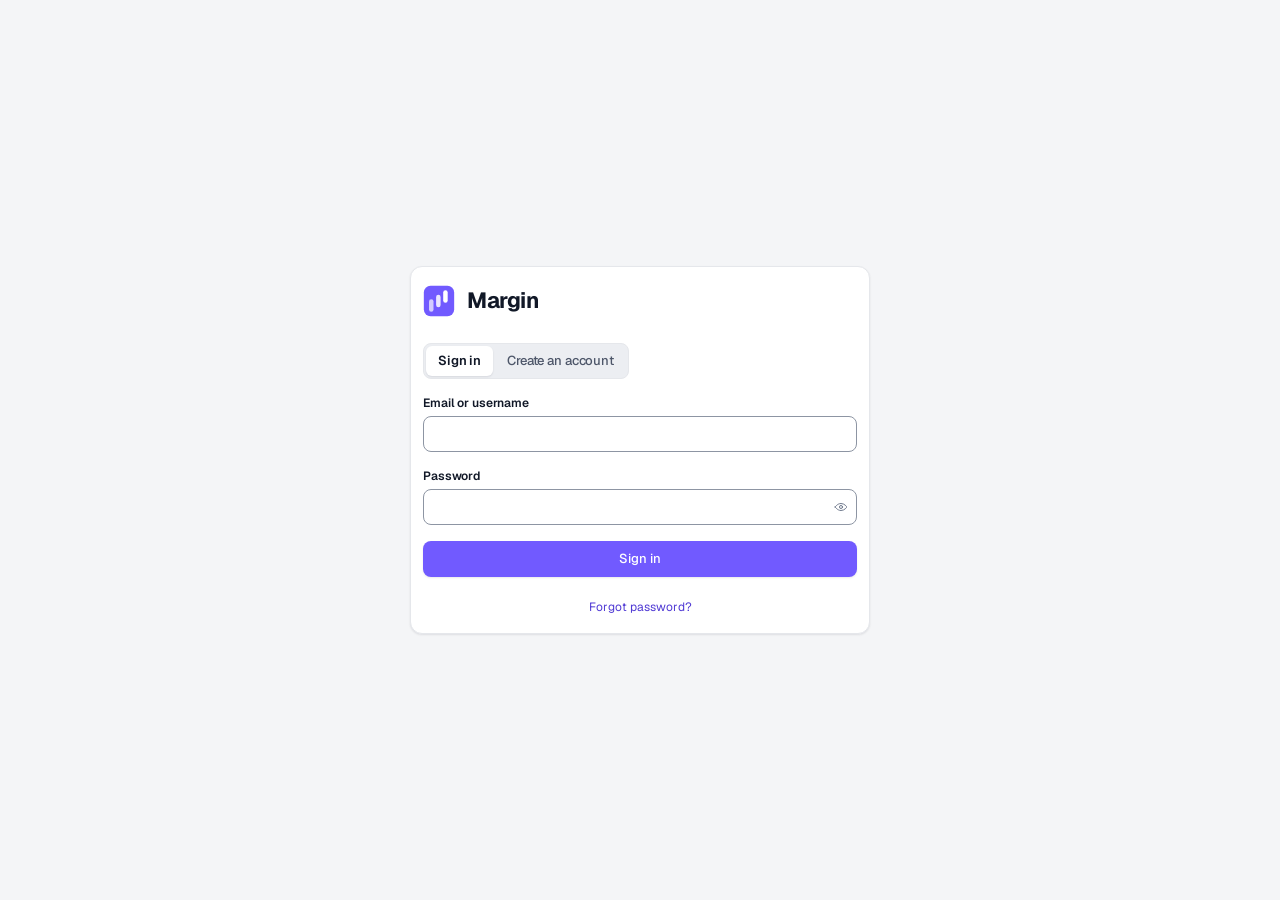
==== commit 7071f34d: "Dashboard: right shop's figures after All shops, faster loads, orders badge kept fresh (a2e 50bf8e0)" ====
--- a/dashboard/index.html
+++ b/dashboard/index.html
@@ -8,11 +8,17 @@
     <meta name="robots" content="noindex" />
     <link rel="icon" href="../favicon.svg" type="image/svg+xml" />
     <link rel="apple-touch-icon" href="../icon-180.png" />
-    <script type="module" crossorigin src="../assets/dashboard-CNm__Nvk.js"></script>
+    <!--
+      The page's own typeface, asked for with the page rather than once the stylesheet has been read
+      and a heading found that needs it: until then every word is drawn in a fallback and drawn again.
+      `crossorigin` because a font is always fetched in CORS mode, and a preload without it is fetched twice.
+    -->
+    <link rel="preload" href="../assets/geist-latin-var-BgDaEnEv.woff2" as="font" type="font/woff2" crossorigin />
+    <script type="module" crossorigin src="../assets/dashboard-zLie13Af.js"></script>
     <link rel="modulepreload" crossorigin href="../assets/keys-CrjuZVQ3.js">
-    <link rel="modulepreload" crossorigin href="../assets/index-BgoCZ7-l.js">
+    <link rel="modulepreload" crossorigin href="../assets/intl-BwZ-Vp8n.js">
     <link rel="stylesheet" crossorigin href="../assets/keys-BOXvPxFu.css">
-    <link rel="stylesheet" crossorigin href="../assets/dashboard-DxhVHiVh.css">
+    <link rel="stylesheet" crossorigin href="../assets/dashboard-DAGbi-Xu.css">
   </head>
   <body>
     <!--
@@ -255,7 +261,7 @@
             <div class="titles">
               <h1 id="overviewTitle">Overview</h1>
               <p class="sub" id="periodSaid">&nbsp;</p>
-              <p class="sub" id="scopeSaid" hidden>Feedback, traffic, returns and the selling limit show one shop at a time.</p>
+              <p class="sub" id="scopeSaid" hidden>Feedback, traffic, returns, the selling limit and When you sell show one shop at a time.</p>
             </div>
             <div class="tools">
               <!--
@@ -309,6 +315,8 @@
 
           <div id="overviewBody" hidden>
             <div class="prompt" id="connectPrompt" hidden></div>
+            <!-- Said when the orders behind the figures could not be read, in the server's words (`ordersError`). -->
+            <p class="strip warn" id="ordersShort" role="status" hidden></p>
             <!--
               Customizing the Overview (customize.ts): four buttons and nothing to read, because
               the page itself is what is being arranged and every element on it says what it is.
@@ -539,6 +547,7 @@
                     </table>
                   </div>
                   <p class="empty" id="productsEmpty" hidden>No sales in this period yet.</p>
+                  <div class="moreRow" id="productsMore" hidden></div>
                 </div>
               </section>
 
@@ -597,7 +606,7 @@
                 arrived saved is a guess about orders that never happened.
               -->
               <section class="card" id="didCard" data-el="did" hidden>
-                <header><h2>What Margin did</h2><span class="meta">this period</span></header>
+                <header><h2>What Margin did</h2><span class="meta" id="didMeta">this period</span></header>
                 <div class="insight" id="didHealth"></div>
               </section>
 
@@ -787,14 +796,16 @@
                 <button type="button" data-show="tobuy" aria-pressed="false">To buy <span class="n" id="ordersToBuyN">0</span></button>
                 <button type="button" data-show="bought" aria-pressed="false">Bought <span class="n" id="ordersBoughtN">0</span></button>
                 <button type="button" data-show="late" aria-pressed="false" hidden>Late <span class="n" id="ordersLateN">0</span></button>
+                <!-- Asked to be canceled: out of To buy, and shown only while there is one. -->
+                <button type="button" data-show="canceling" aria-pressed="false" hidden>Being canceled <span class="n" id="ordersCancelingN">0</span></button>
                 <button type="button" data-show="sent" aria-pressed="false">Shipped <span class="n" id="ordersSentN">0</span></button>
               </div>
               <label class="sr-only" for="ordersSpan">Period</label>
               <!-- The page's own period, apart from the Overview's: a month to start with, and as far back as a year. -->
               <select id="ordersSpan" class="sortPick">
                 <option value="30" selected>Last 30 days</option>
+                <!-- Not a year: eBay's orders are read 90 days back for this list, and "Last year" showed those under its name. -->
                 <option value="90">Last 90 days</option>
-                <option value="365">Last year</option>
               </select>
             </div>
             <div id="ordersList"></div>
--- a/assets/dashboard-DAGbi-Xu.css
+++ b/assets/dashboard-DAGbi-Xu.css
@@ -0,0 +1 @@
+:root{--t-md: .8125rem;--t-lg: .9375rem;--t-xl: 1.375rem;--t-2xl: 1.375rem;--inset: 12px}body{font-size:var(--t-sm);line-height:1.45}.sr-only{position:absolute;width:1px;height:1px;padding:0;margin:-1px;overflow:hidden;clip:rect(0 0 0 0);white-space:nowrap;border:0}.app{display:grid;grid-template-columns:228px minmax(0,1fr);min-height:100dvh}aside{border-right:1px solid var(--line);background:var(--card);padding:18px 14px;display:flex;flex-direction:column;gap:22px;position:sticky;top:0;height:100dvh}aside .lock{padding-inline:6px}nav.side{display:grid;gap:2px}.side-foot{margin-top:auto;border-top:1px solid var(--line);padding-top:14px;display:grid;gap:6px}.side-foot .linkish{justify-self:start}@media(max-width:900px){.app{grid-template-columns:minmax(0,1fr);grid-template-rows:auto 1fr auto}aside{position:static;height:auto;flex-direction:row;align-items:center;flex-wrap:wrap;gap:12px;border-right:0;border-bottom:1px solid var(--line)}nav.side{grid-auto-flow:column;justify-content:start;gap:4px;overflow-x:auto;scrollbar-width:none;min-width:0;flex:1 1 auto;-webkit-mask-image:linear-gradient(to right,#000 calc(100% - 28px),transparent);mask-image:linear-gradient(to right,#000 calc(100% - 28px),transparent)}nav.side::-webkit-scrollbar{display:none}nav.side[data-end]{-webkit-mask-image:none;mask-image:none}.side-foot{margin:0;border:0;padding:0;display:flex;align-items:center;flex-wrap:wrap;gap:6px 10px;width:100%;min-width:0}.side-foot .lookPick{flex:999 1 0;min-width:min(5rem,100%);max-width:max-content}.side-foot .who{flex:1 1 0;min-width:0;overflow:hidden;text-overflow:ellipsis;white-space:nowrap;margin:0}.side-foot .linkish{margin-left:auto;flex:none}.side-foot .linkish+.linkish{margin-left:0}}main{padding:22px var(--gutter) 64px;width:100%;display:grid;gap:18px;align-content:start;min-width:0}main>.view{display:grid;grid-template-columns:minmax(0,1fr);gap:18px;align-content:start;min-width:0}.pagehead{position:sticky;top:0;z-index:5;background:var(--page);padding-block:12px;margin-block-start:-12px;box-shadow:0 1px var(--line);display:flex;align-items:flex-end;gap:14px;flex-wrap:wrap;min-width:0}.pagehead h1{font-size:var(--t-2xl);font-weight:600}.pagehead .titles{flex:1 1 20rem;min-width:0}#listingBack{position:relative;min-height:24px;margin-bottom:2px}#listingBack:after{content:"";position:absolute;top:-10px;right:-8px;bottom:-10px;left:-8px}.pagehead .acts{display:flex;gap:10px;flex-wrap:wrap}.variantPick{display:inline-flex;align-items:center;gap:8px;font-size:var(--t-sm);color:var(--ink-2)}.pagehead .sub{color:var(--ink-2);font-size:var(--t-md);margin-top:4px}.pagehead .tools{margin-left:auto;display:flex;gap:10px;align-items:center;flex-wrap:wrap}.pagehead:not(:has(.sub)){align-items:center}.pagehead:not(:has(.sub)) .titles{flex:0 1 auto}.pagehead:not(:has(.sub)) .tools{flex:1 1 0;justify-content:flex-end}.pagehead:not(:has(.sub)) .tools .sortPick{margin-left:0}.seg{display:inline-flex;flex-wrap:wrap;gap:2px;padding:2px;background:var(--sunk);border:1px solid var(--line);border-radius:var(--radius-sm)}.seg button{height:max(var(--control-h-sm),calc(var(--control-h) - 6px));padding:0 12px;border:0;border-radius:calc(var(--radius-sm) - 2px);background:transparent;color:color-mix(in srgb,var(--ink-2) 70%,var(--ink));font:500 var(--t-sm)/1 var(--display);letter-spacing:-.01em;cursor:pointer;transition:background var(--fast) var(--ease),color var(--fast) var(--ease);min-width:var(--control-h-sm)}.seg button:hover{color:var(--ink)}.seg button[aria-pressed=true]{background:var(--card);color:var(--ink);font-weight:600;box-shadow:var(--shadow)}#scopeOne{max-width:16ch;overflow:hidden;text-overflow:ellipsis;white-space:nowrap}.strip{background:var(--bad-wash);color:var(--bad);border:1px solid color-mix(in srgb,currentColor 25%,transparent);border-radius:var(--radius);padding:10px 12px;font-size:var(--t-xs)}.strip.warn{background:var(--warn-wash);color:var(--warn)}.goneStrip{display:grid;gap:10px}.goneStrip p{margin:0}.goneStrip .named{color:inherit;text-decoration:underline;text-underline-offset:.18em}.goneStrip .acts{display:flex;flex-wrap:wrap;align-items:center;gap:8px}.goneStrip .acts .meta{color:var(--ink-2)}.strip code{font-family:var(--mono);font-size:.94em;padding:1px 5px;border-radius:5px;background:color-mix(in srgb,currentColor 14%,transparent)}.cards{display:grid;grid-template-columns:repeat(auto-fit,minmax(min(100%,13rem),1fr));gap:14px;margin:0}.stat{background:var(--card);border:1px solid var(--line);border-radius:var(--radius);padding:12px var(--inset);box-shadow:var(--shadow);display:flex;flex-direction:column;gap:6px}.stat>:last-child:nth-child(n+3){margin-top:auto}.stat dt{font-size:var(--t-xs);color:var(--ink-2)}.stat dd{margin:0;font-size:var(--t-3xl);font-weight:600;letter-spacing:-.035em;font-variant-numeric:tabular-nums;font-feature-settings:"tnum" 1;line-height:1.1}.stat.kept{background:var(--v-600);border-color:var(--v-600);color:var(--v-on)}.stat.kept dt,.stat.kept .delta,.stat.kept .aside{color:#fff}.delta{font-size:var(--t-xs);color:var(--ink-2);display:inline-flex;align-items:center;gap:5px}.delta.up{color:var(--ok)}.delta.down{color:var(--bad)}.stat.kept .delta.up,.stat.kept .delta.down{color:var(--v-on)}.delta svg{width:12px;height:12px;fill:none;stroke:currentColor;stroke-width:2;stroke-linecap:round;stroke-linejoin:round}.aside{font-size:var(--t-xs);color:var(--ink-3)}.founded{margin:10px 0 26px;max-width:68ch;font-size:var(--t-sm);color:var(--ink-2);display:flex;gap:8px;align-items:baseline;flex-wrap:wrap}.deck{display:grid;gap:18px;align-items:start;min-width:0;margin:0 0 18px}main>.view>.deck{margin:0}.deck.lead{grid-template-columns:minmax(0,1.6fr) minmax(0,1fr)}.deck.two{grid-template-columns:repeat(auto-fit,minmax(min(100%,22rem),1fr))}.deck.three{grid-template-columns:repeat(auto-fit,minmax(min(100%,17rem),1fr))}.deck.small{grid-template-columns:repeat(auto-fit,minmax(min(100%,15rem),1fr))}@media(max-width:1000px){.deck.lead{grid-template-columns:minmax(0,1fr)}}.overviewProducts{margin-bottom:18px}.deckTitle{margin:20px 0 8px;font-family:var(--display);font-size:var(--t-sm);font-weight:600;letter-spacing:-.01em;line-height:1.4;color:var(--ink)}.founded+.deck{margin-top:0}.sects{display:grid;min-width:0;margin-bottom:18px}.sect{min-width:0}.sect+.sect{margin-top:18px}.view:not(.customizing) .sect[data-empty]{display:none}.view:not(.customizing) .element:has(>[data-el][hidden]){display:none}.sectHead{display:flex;align-items:center;gap:6px;min-width:0}.view:not(.customizing) .sect:not([data-titled])>.sectHead{display:none}.sectHead .deckTitle{margin:2px 0 10px}.sectTitle,.sectTools{display:none}.grid{--row: 34px;--gap: 18px;display:grid;grid-template-columns:repeat(12,minmax(0,1fr));grid-auto-rows:var(--row);gap:var(--gap);min-width:0}.grid>*{grid-column:var(--gc);grid-row:var(--gr)}.element{position:relative;display:flex;flex-direction:column;min-width:0;min-height:0;border-radius:var(--radius)}.element>[data-el],.element>.elEmpty{flex:1 1 auto;min-height:0;margin:0;overflow:auto;scrollbar-width:thin;scrollbar-color:var(--line-control) transparent}.cards.one{grid-template-columns:minmax(0,1fr)}.element>.cards{overflow:visible}.element>.cards>.stat,.element>.tileCard{min-height:0;overflow:hidden}.grid .element>.cards,.grid .element>.tileCard{container:tile / size}.grid .stat .delta,.grid .stat .aside{max-width:100%;white-space:nowrap;overflow:hidden;text-overflow:ellipsis}.grid .stat .delta>span{min-width:0;overflow:hidden;text-overflow:ellipsis}@container tile (height < 7.25rem) or (width < 12rem){.stat{justify-content:center;align-items:center;text-align:center}.stat .delta,.stat .aside{display:none}.stat dd{font-size:clamp(var(--t-lg),16cqi,var(--t-3xl))}}@container tile (height < 6.5rem) or (width < 11rem){.kpi{justify-content:center;align-items:center;text-align:center}.kpiLine{justify-content:center}.kpi .spark,.kpi .chip{display:none}}.elEmpty{display:none;flex-direction:column;gap:4px;padding:12px var(--inset)}.element>.elEmpty{overflow:hidden}.customizing .element:has(>[data-el][hidden])>.elEmpty{display:flex}.elEmpty h2{font:600 var(--t-sm)/1.4 var(--display);letter-spacing:-.01em}.elEmpty p{max-width:34em;font-size:var(--t-xs);line-height:1.45;color:var(--ink-2);display:-webkit-box;-webkit-box-orient:vertical;-webkit-line-clamp:3;line-clamp:3;overflow:hidden}.ringCard{display:grid;place-items:center;padding:8px;container-type:size;overflow:hidden}.ringCard .splitPie{width:clamp(36px,82cqmin,240px);height:clamp(36px,82cqmin,240px)}.ringCard .splitPie b{font-size:clamp(var(--t-sm),16cqmin,2.25rem)}@container (height < 5.5rem) or (width < 5.5rem){.ringCard .splitPie span{display:none}}@container (height < 3.5rem) or (width < 3.5rem){.ringCard .splitPie b{display:none}}.splitCard{display:flex;flex-direction:column;justify-content:center;padding:12px var(--inset);overflow:hidden}.grid .splitCard{container-type:size}@container (height < 5.5rem){.splitCard .founded{display:none}}@container (width < 36rem){.splitCard .splitKey{flex-wrap:wrap;gap:2px 12px}.splitCard .splitKey span{flex:none!important}}.splitCard .founded{margin:12px 0 0}.splitCard .splitBars[hidden]+.founded{margin-top:0}.grid .chartCard{display:flex;flex-direction:column;container-type:size}@container (height < 26rem){.chartCard figcaption,.chartCard details,.chartCard>.cardFoot{display:none}}@container (height < 22rem){.chartCard .key{display:none}}@container (width < 32rem){.chartCard>header .meta{display:none}}.grid .chartCard>.pad,.grid .chartCard figure{display:flex;flex-direction:column;flex:1 1 auto;min-height:0}.grid .chartCard .chartHost{--chart-fill: 1;flex:1 1 0;min-height:200px}.grid #trafficChart{min-height:130px}.grid .chartCard .chartHost[data-empty]{min-height:120px}.card>header+#dispatchList:not(:empty){border-top:0}@media(max-width:62.5em){.grid{grid-template-columns:repeat(auto-fill,minmax(min(100%,13rem),1fr));grid-auto-rows:auto}.grid>.element{grid-column:1 / -1;grid-row:auto}.grid>.element[data-small]{grid-column:auto}.element>[data-el],.element>.elEmpty,.element>.cards>.stat{overflow:visible}.ringCard,.grid .chartCard{container-type:normal}.grid .element>.cards,.grid .element>.tileCard,.grid .splitCard{container-type:inline-size}.ringCard .splitPie{width:84px;height:84px}.ringCard .splitPie b{font-size:var(--t-lg)}.grid .chartCard .chartHost{--chart-fill: 0;flex:none;min-height:0}#customize{display:none}}.editBar{position:sticky;top:var(--headH, 0px);z-index:4;display:flex;flex-wrap:wrap;align-items:center;gap:8px;margin-block:-8px 10px;padding-block:8px;background:var(--page)}.editBar .btn[aria-disabled=true]{background:var(--sunk);color:color-mix(in srgb,var(--ink-2) 70%,var(--ink));border-color:var(--line);box-shadow:none;cursor:not-allowed}.addWrap{position:relative}.addTray{position:absolute;z-index:6;top:calc(100% + 6px);left:0;width:min(26rem,calc(100vw - 32px));max-height:min(60vh,30rem);overflow:auto;padding:6px;background:var(--card);border:1px solid var(--line);border-radius:var(--radius);box-shadow:var(--lift)}#addList{list-style:none;margin:0;padding:0;display:grid;gap:2px}#addList li{display:flex;align-items:center;gap:12px;padding:8px;border-radius:var(--radius-sm)}#addList li:hover{background:var(--page)}#addList .what{flex:1 1 auto;min-width:0;display:grid;gap:2px}#addList b{font:600 var(--t-sm)/1.4 var(--display)}#addList .what span{font-size:var(--t-xs);line-height:1.45;color:var(--ink-2)}.addNone{padding:8px;font-size:var(--t-sm);color:var(--ink-2)}.addTray ul:not([hidden])+.addNone{display:none}.layoutsTray{display:grid;gap:6px;width:min(28rem,calc(100vw - 32px));padding:8px}.layoutsTray>#layoutNew,.layoutsTray>#layoutsBack{justify-self:start}.layoutNew,.lyRename{display:flex;flex-wrap:wrap;align-items:center;gap:6px}.layoutNew input,.lyRename input{flex:1 1 10rem;min-width:0}.lyErr{flex-basis:100%;margin:2px 0 0;font-size:var(--t-xs);line-height:1.45;color:var(--bad)}#layoutList{list-style:none;margin:0;padding:0;display:grid;gap:2px}#layoutList li{display:grid;grid-template-columns:14px minmax(0,1fr) auto;align-items:center;column-gap:10px;row-gap:2px;padding:8px;border-radius:var(--radius-sm)}#layoutList li:hover,#layoutList li.renaming,#layoutList li.asking{background:var(--page)}.lyMark{grid-row:1 / span 2;align-self:start;padding-top:3px;color:var(--v-ink)}.lyMark svg{display:block;width:14px;height:14px;fill:none;stroke:currentColor;stroke-width:2;stroke-linecap:round;stroke-linejoin:round}.lyName{display:flex;flex-wrap:wrap;align-items:center;gap:4px 8px;min-width:0}.lyName b{font:600 var(--t-sm)/1.4 var(--display);overflow-wrap:anywhere}.renaming .lyName{grid-column:2 / -1}.lyLoad{grid-column:3;grid-row:1 / span 2}.lyActs{grid-column:2;display:flex;flex-wrap:wrap;gap:14px}.lyActs .linkish{min-height:0;padding-block:6px;margin-block:-6px}.lyAsk{grid-column:2 / -1;display:flex;flex-wrap:wrap;align-items:center;gap:6px}.lyQuestion{flex:1 1 10rem;min-width:0;font:600 var(--t-sm)/1.4 var(--display)}.customizing .sectHead{margin-bottom:10px}.customizing .sectHead .deckTitle{display:none}.customizing .sectTitle{display:block;flex:0 1 26rem;font-weight:600}.customizing .sectTools{display:flex;gap:6px;margin-left:auto}.tool{display:inline-flex;align-items:center;justify-content:center;flex:none;box-sizing:border-box;min-width:var(--control-h-sm);min-height:var(--control-h-sm);padding:0;border:1px solid var(--line);border-radius:var(--radius-sm);background:var(--card);color:var(--ink);box-shadow:var(--shadow);font:500 var(--t-xs)/1.45 var(--display);cursor:pointer}.tool:hover{background:var(--page)}.tool svg,.elRemove svg{width:14px;height:14px;fill:none;stroke:currentColor;stroke-width:1.75;stroke-linecap:round;stroke-linejoin:round}.tool[aria-disabled=true]{background:var(--sunk);color:color-mix(in srgb,var(--ink-2) 70%,var(--ink));border-color:var(--line);box-shadow:none;cursor:not-allowed}.cell{border:1.5px dashed var(--line-control);border-radius:var(--radius-sm);pointer-events:none}.landing{z-index:1;border:2px dashed var(--v-600);border-radius:var(--radius);background:var(--v-mark);pointer-events:none}.customizing .element{z-index:2;cursor:grab;touch-action:none;user-select:none;-webkit-user-select:none}.customizing .element:hover{outline:2px solid var(--line-control);outline-offset:2px}.customizing .element>[data-el],.customizing .element>.elEmpty{pointer-events:none}.customizing .element>.card>header>:not(h2){display:none}.customizing .element>.ringCard{padding:34px 8px 4px}.customizing .element>.splitCard{padding-top:34px;padding-bottom:6px}.customizing .element.lifted,.customizing .element.resizing{outline:none;box-shadow:0 0 0 3px var(--page),0 0 0 5px var(--v-600)}.customizing .element.lifted{z-index:20;cursor:grabbing;box-shadow:0 0 0 3px var(--page),0 0 0 5px var(--v-600),var(--lift)}.customizing.dragging,.customizing.dragging *{cursor:grabbing!important;user-select:none;-webkit-user-select:none}.element.flash{animation:elementFlash 1.4s var(--ease)}@keyframes elementFlash{0%{outline:3px solid var(--v-600);outline-offset:3px}to{outline:3px solid transparent;outline-offset:3px}}.element{--barH: 42px}.element:has(>.card:not([hidden])>header){--barH: 45px}.elBar{display:none}.customizing .elBar{position:absolute;inset:0 0 auto;z-index:3;display:flex;align-items:center;height:var(--barH);padding-right:6px;color:var(--ink-2);pointer-events:none}.customizing .element:has(>[data-el]:not([hidden]) .stat.kept) .elBar{color:var(--v-on)}.elBar .grip{position:absolute;left:3px;top:calc(50% - 6px);width:7px;height:12px;fill:currentColor}.elBar .elName{display:none;position:absolute;left:calc(var(--inset) + 1px);top:12px;font-size:var(--t-xs);line-height:1.45;color:var(--ink-2);white-space:nowrap}.customizing .element:is([data-element=profitRing],[data-element=profitSplit]):not(:has(>[data-el][hidden])) .elName{display:block}.elRemove{display:inline-grid;place-items:center;flex:none;margin-left:auto;width:var(--control-h-sm);height:var(--control-h-sm);padding:0;border:0;border-radius:var(--radius-sm);background:transparent;color:inherit;cursor:pointer;pointer-events:auto}.elRemove:hover{background:color-mix(in srgb,currentColor 16%,transparent)}.grab{display:none;position:absolute;z-index:4;touch-action:none}.customizing .grab{display:block}.grab[data-edge=right],.grab[data-edge=left]{top:var(--barH);bottom:16px;width:14px;cursor:ew-resize}.grab[data-edge=right]{right:-7px}.grab[data-edge=left]{left:-7px}.grab[data-edge=bottom]{left:16px;right:16px;bottom:-7px;height:14px;cursor:ns-resize}.grab[data-edge=br],.grab[data-edge=bl]{bottom:-4px;width:20px;height:20px}.grab[data-edge=br]{right:-4px;cursor:nwse-resize}.grab[data-edge=bl]{left:-4px;cursor:nesw-resize}.grab:after{content:"";position:absolute;box-sizing:border-box;background:var(--card);border:1px solid var(--line-control);box-shadow:var(--shadow);opacity:0;transition:opacity var(--fast) var(--ease)}.grab[data-edge=right]:after,.grab[data-edge=left]:after{top:50%;left:3px;width:8px;height:28px;margin-top:-14px;border-radius:999px}.grab[data-edge=bottom]:after{top:3px;left:50%;width:28px;height:8px;margin-left:-14px;border-radius:999px}.grab[data-edge=br]:after,.grab[data-edge=bl]:after{top:4px;left:4px;width:12px;height:12px;border-radius:4px}.customizing .element:is(:hover,:focus-visible,.resizing) .grab:after{opacity:1}.customizing.dragging .element .grab:after{opacity:0}.todo{display:grid;grid-template-columns:2.4rem minmax(0,1fr);align-items:baseline;gap:10px;padding:12px var(--inset);border-top:1px solid var(--line);font-size:var(--t-sm);color:var(--ink-2)}.todo:first-child{border-top:0}.todo b{font-size:var(--t-xl);font-weight:600;letter-spacing:-.03em;line-height:1;font-variant-numeric:tabular-nums;font-feature-settings:"tnum" 1;text-align:right}.todo.bad b{color:var(--bad)}.todo.flag b{color:var(--warn)}.todo.ok{grid-template-columns:minmax(0,1fr)}.todo a{color:inherit}.cardFoot.reconnect{display:grid;gap:12px;justify-items:start;padding:12px var(--inset)}#dispatchList:not(:empty){border-top:1px solid var(--line)}.listHead{margin:0;padding:12px var(--inset) 0;font-size:var(--t-xs);font-weight:600;color:var(--ink-3)}.listHead+.order{border-top:0;padding-top:8px}.card>header{display:flex;align-items:baseline;gap:10px;padding:12px var(--inset);border-bottom:1px solid var(--line);flex-wrap:wrap}.card>header h2{font-size:var(--t-lg);font-weight:600;letter-spacing:-.01em}.card>header .meta{margin-left:auto;font-size:var(--t-xs);color:var(--ink-2);white-space:nowrap}@media(max-width:620px){.card>header .meta{white-space:normal;margin-left:0}}.card .pad{padding:var(--inset);min-width:0}figure{margin:0}figcaption{font-size:var(--t-sm);color:var(--ink-2);margin-top:12px;max-width:var(--measure)}details{margin-top:14px;border-top:1px solid var(--line);padding-top:10px;font-size:var(--t-xs)}summary{display:flex;align-items:center;min-height:var(--control-h);padding:8px 0;list-style:none;cursor:pointer;color:var(--v-ink)}summary::-webkit-details-marker{display:none}summary:hover{color:var(--v-ink-hover);text-decoration:underline;text-underline-offset:.15em}.chartHost{position:relative;width:100%}.chart{display:block;width:100%;height:auto;overflow:visible}.chartHost[data-empty]{display:grid;place-items:center;min-height:180px}.chart .gridline,.priceChart .gridline{stroke:var(--line);stroke-width:1;stroke-dasharray:3 5}.chart .gridline.zero{stroke:var(--ink-3);opacity:.45}.chart .axis,.priceChart .axis{fill:var(--ink-3);font-size:var(--t-xs);font-variant-numeric:tabular-nums;font-feature-settings:"tnum" 1}.chart .axis.small{font-size:var(--t-xs);opacity:.75}.chart .line{fill:none;stroke:var(--v-500);stroke-width:2;stroke-linejoin:round;stroke-linecap:round}.chart .line.down{stroke:var(--bad)}.chart .line.sales{stroke:var(--v-500);opacity:.4;stroke-dasharray:5 3}.chart .bar.sales{fill:color-mix(in srgb,var(--v-500) 26%,transparent)}.chart .bar.sales.on{fill:color-mix(in srgb,var(--v-500) 45%,transparent)}.chart .area{stroke:none}.chart .point{fill:var(--v-600);stroke:var(--card);stroke-width:2}.chart .point.loss{fill:var(--bad)}.chart .bar{fill:var(--v-400);transition:fill var(--fast) var(--ease)}.chart .bar.loss{fill:var(--bad)}.chart .bar.on{fill:var(--v-600)}.chart .orderBar{fill:color-mix(in srgb,var(--v-500) 32%,transparent);transition:fill var(--fast) var(--ease)}.chart .orderBar.on{fill:var(--v-500)}.chart .lead{opacity:0;transition:opacity var(--fast) var(--ease)}.chart .lead[data-on=true]{opacity:1}.chart .guide{stroke:var(--v-500);stroke-width:1;stroke-dasharray:3 4;opacity:.55}.chart .ring{fill:var(--v-600);stroke:var(--card);stroke-width:2.5}.chart .ring.loss{fill:var(--bad)}.chart .marks,.chart .orders,.chart .lead,.chart text{pointer-events:none}.chart .hit{fill:transparent;cursor:crosshair}.chart .hit:focus{outline:none}html[data-keys] .chart .hit:focus-visible{outline:2px solid var(--v-600);outline-offset:-2px;border-radius:6px}.chartTip{position:absolute;left:0;top:0;transform:translateY(-50%);pointer-events:none;opacity:0;width:max-content;min-width:132px;display:grid;gap:3px;padding:8px 10px;background:var(--card);border:1px solid var(--line);border-radius:var(--radius-sm);box-shadow:var(--lift);z-index:4;transition:opacity var(--fast) var(--ease)}.chartTip[data-side=left]{transform:translate(-100%,-50%)}.chartTip[data-on=true]{opacity:1}.chartTip b{font-size:var(--t-xs);font-weight:600;color:var(--ink-2);letter-spacing:.01em}.chartTip .row{display:grid;grid-template-columns:8px minmax(0,1fr) auto;align-items:center;gap:8px;font-size:var(--t-sm);color:var(--ink)}.chartTip .row i{width:8px;height:8px;border-radius:3px;background:var(--v-500)}.chartTip .row.loss i{background:var(--bad)}.chartTip .row.muted i{background:color-mix(in srgb,var(--v-500) 32%,transparent)}.chartTip .row.sales i{background:color-mix(in srgb,var(--v-500) 40%,transparent)}.chartTip .row.muted,.chartTip .row .what{color:var(--ink-2)}.chartTip .row .what{white-space:nowrap}.chartTip .row .fig{font-variant-numeric:tabular-nums;font-weight:600;color:var(--ink)}.chartTip .row.loss .fig{color:var(--bad)}.chartEmpty{margin:0;color:var(--ink-3);font-size:var(--t-sm);text-align:center}.sortPick{margin-left:auto;flex:none;width:auto;cursor:pointer}.sortPick+.ghost{margin-left:0}#trafficMetric{flex:0 1 auto;min-width:0;max-width:100%}.moved{display:grid;grid-template-columns:minmax(0,1fr) auto;gap:2px 12px;padding:12px var(--inset);border-top:1px solid var(--line)}.moved:first-child{border-top:0}.moved b{font-size:var(--t-md);font-weight:500;color:var(--ink);overflow:hidden;text-overflow:ellipsis;white-space:nowrap}.moved .delta{font-size:var(--t-md);font-weight:600;text-align:right;font-variant-numeric:tabular-nums;font-feature-settings:"tnum" 1}.moved .delta.up{color:var(--ok)}.moved .delta.down{color:var(--bad)}.moved .from{grid-column:1 / -1;font-size:var(--t-xs);color:var(--ink-3);font-variant-numeric:tabular-nums}.seg.small{margin-left:auto;flex:none}#tip{position:fixed;right:18px;bottom:18px;pointer-events:none;opacity:0;background:var(--ink);color:var(--page);font-size:var(--t-xs);padding:8px 12px;border-radius:var(--radius-sm);z-index:50;transition:opacity var(--fast) var(--ease);box-shadow:var(--lift)}#tip[data-on=true]{opacity:1}#tip[data-on=true][data-act]{pointer-events:auto}.tipAct{margin-left:8px;padding:2px 6px;border:0;border-radius:var(--radius-xs);background:none;color:inherit;font:600 var(--t-xs)/1.45 var(--display);text-decoration:underline;text-underline-offset:.15em;cursor:pointer}.tipAct:hover{background:color-mix(in srgb,currentColor 16%,transparent)}table{width:100%;border-collapse:collapse;font-size:var(--t-md)}.scroller{overflow-x:auto;min-width:0;contain:inline-size}@media(min-height:560px){.scroller{max-height:calc(100vh - 13rem);overflow-y:auto}}.scroller table{min-width:420px}@media(max-width:620px){.scroller table{min-width:0}}thead th,thead th.pick,thead th:has(button.sortBy){position:sticky;top:0;z-index:3;background:var(--card);box-shadow:inset 0 -1px var(--line)}th{text-align:left;font-size:var(--t-xs);font-weight:500;text-transform:none;letter-spacing:0;color:var(--ink-2);padding:8px 0 10px}th.n,td.n,#listingsTable td.r,#listingsTable :is(th,td):nth-child(8),#listingsTable :is(th,td):nth-child(9),#oneVariants :is(th,td):nth-child(4){text-align:center}th:not(:first-child),td:not(:first-child){padding-left:18px}td{padding:11px 0;border-top:1px solid var(--line);vertical-align:middle}#productTable{table-layout:fixed;min-width:54rem}@media(min-width:621px){#productTable th:nth-child(2),#productTable td:nth-child(2){width:4rem}#productTable th:nth-child(n+3):not(:last-child),#productTable td:nth-child(n+3):not(:last-child){width:6.5rem}#productTable th:last-child,#productTable td:last-child{width:10.5rem}}table.tight td{padding:7px 0}table.tight th:not(:first-child),table.tight td:not(:first-child){padding-left:14px}table.tight .lines b,table.tight .lines span{line-height:1.35}@media(min-width:621px){#listingsTable{table-layout:fixed;width:100%;min-width:0}#listingsTable th:nth-child(1){width:2.875rem}#listingsTable thead th:nth-child(2){padding-left:52px}#listingsTable th:nth-child(3){width:8rem}#listingsTable th:nth-child(4),#listingsTable th:nth-child(5),#listingsTable th:nth-child(6){width:7.9rem}#listingsTable th:nth-child(7){width:5.5rem}#listingsTable th:nth-child(8){width:11rem}#listingsTable th:nth-child(9){width:5.5rem}}@media(min-width:621px)and (max-width:1420px){#listingsTable :is(th,td).c-cost{display:none}}@media(min-width:621px)and (max-width:1215px){#listingsTable :is(th,td):nth-child(7){display:none}}@media(min-width:621px)and (max-width:1135px){#listingsTable :is(th,td):nth-child(9){display:none}}@media(min-width:621px)and (max-width:1047px){#listingsTable :is(th,td):nth-child(5){display:none}}@media(min-width:621px)and (max-width:949px){#listingsTable :is(th,td):nth-child(1){display:none}}#listingsTable .item,#listingsTable .lines{min-width:0}#listingsTable .rowOpen.title{display:block;max-width:100%;overflow:hidden;text-overflow:ellipsis;white-space:nowrap;text-align:left;min-height:0;padding-block:11px;margin-block:-11px;font:500 var(--t-md)/1.35 var(--sans)}#listingsTable :is(th,td):nth-child(4),#listingsTable :is(th,td):nth-child(8){padding-left:20px}td.money.stack{line-height:1.25}td.money.stack>b{display:block;font-weight:inherit}td.money.stack .sub{display:block;font-size:var(--t-xs);color:var(--ink-3)}td.money.stack.loss .sub{color:inherit;opacity:.75}#listingsTable td.money{white-space:nowrap;overflow:hidden;text-overflow:ellipsis}.meta.bad{color:var(--bad);font-weight:600}.money{font-variant-numeric:tabular-nums;font-feature-settings:"tnum" 1}.money.loss{color:var(--bad)}.item{display:flex;align-items:center;gap:10px;min-width:0}.item .lines{min-width:0}.item b{font-weight:500;display:block;overflow:hidden;text-overflow:ellipsis;white-space:nowrap;overflow-clip-margin:13px;max-width:100%}.item span{font-size:var(--t-xs);color:var(--ink-2)}.item .lines>b{color:var(--ink);font-size:var(--t-md)}.item a:hover,html[data-keys] .item a:focus-visible{text-decoration:underline;text-underline-offset:2px}.item a{color:inherit;text-decoration:none;display:inline-block;max-width:100%;overflow:hidden;text-overflow:ellipsis;white-space:nowrap;vertical-align:top;padding-block:13px;margin-block:-13px}.item a:hover b{text-decoration:underline}.thumb{width:34px;height:34px;border-radius:var(--radius-sm);background:var(--page);border:1px solid var(--line);display:grid;place-items:center;font:600 var(--t-xs)/1 var(--display);color:var(--ink-2);flex:none;overflow:hidden}.thumb .initials{grid-area:1 / 1}.thumb img{grid-area:1 / 1;width:100%;height:100%;object-fit:cover;background:#fff}.inline{display:flex;align-items:center;justify-content:center;gap:9px}.inline i{display:block;height:7px;border-radius:99px;background:var(--v-500);flex:none}@media(max-width:620px){#productTable{table-layout:auto;min-width:0}#productTable :is(th,td){width:auto}#productTable th button.sortBy{min-width:28px;justify-content:center}#productTable :is(th,td):not(:first-child){padding-left:9px;padding-right:9px}#productTable :is(th,td):nth-child(3),#productTable :is(th,td):nth-child(4),#productTable :is(th,td):nth-child(5){display:none}#productTable .inline i{display:none}#listingsTable{table-layout:fixed;width:100%;min-width:0}#listingsTable :is(th,td):nth-child(2){width:40%}#listingsTable .thumb,#listingsTable .exp-spacer,#listingsTable .groupToggle:after{display:none}#listingsTable :is(th,td):nth-child(5),#listingsTable :is(th,td):nth-child(7){display:none}#listingsTable :is(th,td):nth-child(6){width:24%}#listingsTable :is(th,td):nth-child(8){width:36%}#listingsTable .state .longSaid{display:none}#listingsTable .state .shortSaid{display:inline}#listingsTable td .state{white-space:normal;height:auto;min-height:1.375rem;padding-block:2px}#listingsTable td .meta{flex-wrap:wrap;row-gap:0}#listingsTable td.money{white-space:normal;overflow-wrap:anywhere}#listingsTable .item b{max-width:100%}#listingsTable :is(th,td):nth-child(1),#listingsTable :is(th,td):nth-child(3),#listingsTable :is(th,td):nth-child(4),#listingsTable :is(th,td):nth-child(9){display:none}#listingsTable :is(th,td):nth-child(4){padding-left:14px}.pagehead .tools{display:contents}.pagehead #refresh{margin-left:auto}.pagehead .seg{order:1;flex:1 1 100%;min-width:0}.pagehead .seg button{flex:1 1 auto;min-width:0;white-space:nowrap}.pagehead .titles{flex:0 1 auto;min-width:0}.pagehead:has(.tools select,.tools input[type=search]) .titles{flex-basis:100%}.pagehead .tools select,.pagehead .tools input[type=search]{flex:1 1 9rem;width:auto;min-width:0;margin-left:0}#listingsTable{min-width:0}.item b{max-width:15ch}}.order{display:grid;gap:10px;padding:12px var(--inset);border-top:1px solid var(--line)}.order:first-child{border-top:0}.cardFoot+#dispatchList .order:first-of-type,#dispatchList:first-child .order:first-of-type{border-top:0}.order .who{display:flex;align-items:center;gap:8px;flex-wrap:wrap}.order .who b{font-weight:600;font-size:var(--t-md)}.order .due{margin-left:auto;font-size:var(--t-xs);color:var(--ink-2)}.order .due.late{color:var(--bad);font-weight:500}.order .who .linkish{color:inherit;text-decoration:none}.order .who .linkish:hover b{text-decoration:underline;text-underline-offset:.18em}.order .line{font-size:var(--t-sm);color:var(--ink-2)}#dispatchList .moreRow{margin:0;padding:12px var(--inset)}#ordersShort{margin-bottom:18px}.cardFoot.bad{color:var(--bad)}.cardFoot{margin:0;padding:12px var(--inset);border-top:1px solid var(--line);color:var(--ink-2);font-size:var(--t-xs)}.insight:empty+.cardFoot,.card>header+.cardFoot,.card>header+[hidden]+.cardFoot{border-top:0}.cardFoot:empty{display:none}.catRow{display:grid;grid-template-columns:minmax(0,1fr) auto;gap:2px 12px;padding:12px var(--inset);border-top:1px solid var(--line)}.catRow:first-child{border-top:0}.catRow b{font-size:var(--t-md);font-weight:500;color:var(--ink);overflow:hidden;text-overflow:ellipsis;white-space:nowrap}.catRow .money{font-size:var(--t-sm);color:var(--ink-2);white-space:nowrap}.catRow i{grid-column:1 / -1;height:5px;margin-top:4px;border-radius:99px;background:var(--v-500)}.review{display:grid;grid-template-columns:18px minmax(0,1fr);gap:2px 10px;padding:12px var(--inset);border-top:1px solid var(--line)}.review .mark{grid-row:span 2;margin-top:1px;font-size:var(--t-md);line-height:1.4;color:var(--ok)}.review[data-kind=negative] .mark{color:var(--bad)}.review[data-kind=neutral] .mark{color:var(--warn)}.review q{font-size:var(--t-md);color:var(--ink);quotes:"“" "”"}.review .by{font-size:var(--t-xs);color:var(--ink-2);overflow-wrap:anywhere}.empty{padding:10px 0 0;color:var(--ink-2);font-size:var(--t-xs)}.card>.empty{padding:12px var(--inset)}.foot{color:var(--ink-2);font-size:var(--t-xs);max-width:var(--measure-wide)}.field{display:grid;grid-template-columns:minmax(0,1fr);gap:4px}.field>span{font-family:var(--display);font-size:var(--t-xs);font-weight:600;letter-spacing:-.01em;color:var(--ink)}.field input::placeholder,.pw{position:relative;display:grid}.pw input{padding-right:calc(var(--control-h-sm) + 6px)}.pwBar{display:block;height:3px;margin-top:6px;border-radius:999px;background:var(--sunk);overflow:hidden}.pwBar i{display:block;height:100%;width:0;border-radius:inherit;background:var(--bad);transition:width .16s var(--ease),background .16s var(--ease)}.pwBar[data-ok=true] i{background:var(--ok)}.pwPeek{position:absolute;top:50%;right:2px;transform:translateY(-50%);width:var(--control-h-sm);height:var(--control-h-sm);display:grid;place-items:center;border:0;border-radius:6px;background:none;color:var(--ink-3);cursor:pointer;user-select:none;-webkit-user-select:none;touch-action:none;transition:color var(--fast) var(--ease),background var(--fast) var(--ease)}.pwPeek svg{width:14px;height:14px}.pwPeek:hover{color:var(--ink)}.pwPeek[aria-pressed=true]{color:var(--v-ink);background:var(--v-wash)}.field em{font-style:normal;font-size:var(--t-xs);color:var(--ink-2)}.formError{color:var(--bad);font-size:var(--t-xs)}.loading{display:flex;align-items:center;gap:10px;color:var(--ink-2);font-size:var(--t-xs);padding:40px 0}.spinner{width:15px;height:15px;border-radius:99px;border:2px solid var(--line-strong);border-top-color:var(--v-600);animation:spin .64s linear infinite}@keyframes spin{to{transform:rotate(360deg)}}.gate{min-height:100dvh;display:grid;align-content:center;justify-items:center;padding:24px var(--gutter)}.gateCard{padding:var(--inset);width:min(460px,100%)}.gateLock{display:flex;width:fit-content}.tabs{display:inline-flex;flex-wrap:wrap;gap:2px;padding:2px;background:var(--sunk);border:1px solid var(--line);border-radius:var(--radius-sm);margin:20px 0 16px}.tabs button{height:max(var(--control-h-sm),calc(var(--control-h) - 6px));padding:0 12px;border:0;border-radius:calc(var(--radius-sm) - 2px);background:transparent;color:color-mix(in srgb,var(--ink-2) 70%,var(--ink));font:500 var(--t-sm)/1 var(--display);letter-spacing:-.01em;cursor:pointer;transition:background var(--fast) var(--ease),color var(--fast) var(--ease);min-width:var(--control-h-sm)}.tabs button[aria-pressed=true]{background:var(--card);color:var(--ink);font-weight:600;box-shadow:var(--shadow)}.gateCard form{display:grid;gap:16px}.gateCard .btn{width:100%}.gateCard .gateLink{justify-self:center;font-size:var(--t-xs)}.gateAlt{margin-top:20px}.gateAlt h2{margin:0;font-size:var(--t-lg);font-weight:600;letter-spacing:-.02em;line-height:1.3}.gateAlt .gateSaid{margin:-8px 0 0;color:var(--ink-2);font-size:var(--t-xs);line-height:1.5}.gateCard .gateLegal{margin:-4px 0 0;color:var(--ink-2);font-size:var(--t-xs);line-height:1.5;text-align:center}.gateLegal a{color:var(--v-ink)}.gateServer{margin:16px 0 0;color:var(--ink-2);font-size:var(--t-xs);line-height:1.5;text-align:center;overflow-wrap:anywhere}.shopPicker select,.tools select,.tools input[type=search],.inlineForm input{max-width:100%}.shopPicker select{width:100%}.shopPicker select[aria-disabled=true]{background-color:var(--sunk);border-color:var(--line);color:color-mix(in srgb,var(--ink-2) 70%,var(--ink));cursor:not-allowed}.tools input[type=search]{width:14rem;min-width:0}.pagehead .tools{min-width:0}nav.side button{display:flex;align-items:center;gap:8px;padding:0 10px;min-height:2.125rem;border-radius:var(--radius-sm);color:var(--ink-2);border:0;background:none;font:500 var(--t-xs)/1.25 var(--display);letter-spacing:-.01em;text-align:left;width:100%;cursor:pointer;transition:background var(--fast) var(--ease),color var(--fast) var(--ease)}@media(pointer:coarse){nav.side button{min-height:var(--control-h)}}nav.side button:hover{color:var(--ink)}nav.side button.here{background:var(--v-mark);color:var(--v-ink);font-weight:600}@media(forced-colors:active){nav.side button.here{background:Highlight;color:HighlightText}}nav.side button svg{width:14px;height:14px;flex:none;fill:none;stroke:currentColor;stroke-width:1.6;stroke-linecap:round;stroke-linejoin:round}.who{font-size:var(--t-xs);color:var(--ink-2);overflow:hidden;text-overflow:ellipsis;white-space:nowrap;margin:0}.linkish.danger{color:var(--bad)}.shopGrid{align-items:start;display:grid;grid-template-columns:repeat(auto-fill,min(100%,24rem));gap:18px}.shopCard>header{flex-wrap:wrap}.shopBody{padding:0}.shopBody .insight{border-bottom:1px solid var(--line)}.shopEmpty{margin:0;padding:12px var(--inset) 0;font-size:var(--t-sm);line-height:1.45;color:var(--ink-3)}.shopActions{display:flex;gap:10px;align-items:center;flex-wrap:wrap;padding:12px var(--inset)}.addShop{max-width:24rem}.inlineForm{display:flex;gap:10px;align-items:flex-end;flex-wrap:wrap}.inlineForm .field{flex:1 1 14rem;min-width:0}.acctGrid{display:grid;gap:18px;max-width:640px}.acctBody{display:grid;gap:12px}.acctBody>p{margin:0}.acctBody>.pwForm{margin-top:0}.acctText{font-size:var(--t-sm);line-height:1.45;color:var(--ink-2);max-width:40em}.acctHint{margin:0;font-size:var(--t-xs);line-height:1.45;color:var(--ink-2)}.acctHint[data-tone=ok]{color:var(--ok)}.acctNudge{background:var(--v-wash);color:var(--v-ink);border:1px solid color-mix(in srgb,currentColor 25%,transparent);border-radius:var(--radius);padding:10px 12px;font-size:var(--t-xs);line-height:1.45}.acctFact{display:grid;gap:4px;padding-top:12px;border-top:1px solid var(--line)}.acctFact>span{font-family:var(--display);font-size:var(--t-xs);font-weight:600;letter-spacing:-.01em}.acctFact>b{font-weight:400;font-size:var(--t-sm);overflow-wrap:anywhere}.acctDo{display:flex;gap:10px;flex-wrap:wrap}.acctForgot{display:grid;justify-items:start;gap:8px;padding-top:12px;border-top:1px solid var(--line)}.acctForgot>p{margin:0;font-size:var(--t-sm)}.acctList{margin:0;padding-left:1.2em;display:grid;gap:4px;font-size:var(--t-sm);line-height:1.45;max-width:40em}.acctList b{font-weight:600}.acctDanger>header h2{color:var(--bad)}.btn.danger[disabled],.btn.danger[disabled]:hover{background:var(--sunk);color:color-mix(in srgb,var(--ink-2) 70%,var(--ink));border-color:var(--line)}.field em[data-bad=true]{color:var(--bad)}.plans{display:grid;grid-template-columns:repeat(auto-fit,minmax(min(260px,100%),1fr));gap:18px;max-width:1000px}.planCard{display:flex;flex-direction:column}.planCard .pad{flex:1;display:flex;flex-direction:column}.planCard .planSays{flex:none;align-content:start}.planCard.here{border-color:var(--v-600)}.planTop{display:flex;align-items:center;gap:10px;min-height:24px}.planTop h2{font-size:var(--t-lg);font-weight:600}.planWho{margin:10px 0 0;color:var(--ink-2);font-size:var(--t-sm);line-height:1.45}.planPrice{margin:14px 0 0;display:flex;align-items:baseline;gap:6px;flex-wrap:wrap}.planPrice b{font-size:var(--t-4xl);font-weight:600;letter-spacing:-.04em;font-variant-numeric:tabular-nums}.planPrice span{color:var(--ink-2);font-size:var(--t-md)}.planSays{list-style:none;margin:18px 0 20px;padding:0;display:grid;gap:10px;font-size:var(--t-md);color:var(--ink-2)}.planSays li{display:flex;gap:10px;align-items:flex-start}.planSays svg{width:17px;height:17px;flex:none;margin-top:2px;fill:none;stroke:var(--v-600);stroke-width:1.8;stroke-linecap:round;stroke-linejoin:round}.planCard .btn{width:100%}.moreRow{padding-top:12px;border-top:1px solid var(--line);margin-top:12px}.prompt{display:flex;align-items:center;gap:12px;flex-wrap:wrap;background:var(--v-wash);color:var(--v-ink);border:1px solid color-mix(in srgb,currentColor 25%,transparent);border-radius:var(--radius);padding:10px 12px;font-size:var(--t-xs);margin-bottom:18px}.prompt p{flex:1 1 22rem;max-width:var(--measure-wide);font-size:inherit;color:inherit}.prompt b{color:inherit;font-weight:600}.prompt>.btn{margin-left:auto}@media(max-width:640px){.prompt>.btn{margin-left:0}}.promptFine{flex:1 1 100%;min-width:100%;margin:0;max-width:var(--measure-wide);font-size:inherit;color:inherit}.lookPick select{width:100%}@media(max-width:900px){.lookPick select{min-width:0;max-width:11rem}}.appFoot{grid-column:1 / -1;border-top:1px solid var(--line);padding:22px var(--gutter) 22px calc(228px + var(--gutter));display:flex;align-items:center;gap:12px 24px;flex-wrap:wrap;font-size:var(--t-xs);color:var(--ink-3)}.appFoot p{margin:0;font-weight:500}.appFoot nav{display:flex;gap:6px 20px;flex-wrap:wrap;margin-left:auto}.appFoot a{display:inline-flex;align-items:center;justify-content:center;min-height:var(--control-h-sm);min-width:var(--control-h-sm);color:var(--ink-2);text-decoration:none}.appFoot a:hover{color:var(--ink);text-decoration:underline;text-underline-offset:.18em}@media(max-width:900px){.appFoot{padding-left:var(--gutter)}.appFoot nav{margin-left:0;flex-basis:100%}.appFoot a{justify-content:flex-start}}.gateWanted{margin:0 0 4px;background:var(--v-wash);color:var(--v-ink);border:1px solid color-mix(in srgb,currentColor 25%,transparent);border-radius:var(--radius);padding:10px 12px;font-size:var(--t-xs);line-height:1.45}.planConfirm{flex-wrap:nowrap;margin:0}.planConfirm .spinner{flex:none}.planSub{display:grid;gap:10px;margin:0 0 16px;padding-top:14px;border-top:1px solid var(--line)}.planWhen{margin:0;display:flex;flex-wrap:wrap;align-items:baseline;justify-content:space-between;gap:4px 12px;font-size:var(--t-sm)}.planWhen b{font-weight:600;color:var(--ink)}.planWhen span{color:var(--ink-2);font-variant-numeric:tabular-nums}.planLeft{height:6px;border-radius:999px;background:var(--sunk);overflow:hidden}.planLeft span{display:block;height:100%;border-radius:inherit;background:var(--v-600)}.planSub .planFine{margin:0}.planCard .btn+.btn{margin-top:8px}.planFine{margin:10px 0 0;font-size:var(--t-xs);line-height:1.5;color:var(--ink-3)}.planNote{grid-column:1 / -1;margin-bottom:0;font-size:var(--t-sm);line-height:1.5}.planNote p{max-width:46em}.planTerm{grid-column:1 / -1;display:flex;flex-wrap:wrap;align-items:center;gap:8px 12px;font-size:var(--t-sm);color:var(--ink-2)}.planCard.best:not(.here){border-color:color-mix(in srgb,var(--v-600) 55%,var(--line))}.planCompare{grid-column:1 / -1;min-width:0}.planCompare h2{font-size:var(--t-lg);font-weight:600}.planCompareWrap{margin-top:12px;overflow-x:auto;position:relative}.planCompare table{width:100%;border-collapse:collapse;font-size:var(--t-sm)}.planCompare th,.planCompare td{padding:9px 10px;border-bottom:1px solid var(--line);text-align:left;vertical-align:top}.planCompare tbody tr:last-child th,.planCompare tbody tr:last-child td{border-bottom:0}.planCompare thead th{font-weight:600;color:var(--ink)}.planCompare tbody th{font-weight:500;color:var(--ink-2)}.planCompare td{color:var(--ink);font-variant-numeric:tabular-nums;white-space:nowrap}.planCompare tbody th{min-width:11em}.planCompare .here{background:color-mix(in srgb,var(--v-600) 7%,transparent)}.planCompare svg{width:17px;height:17px;fill:none;stroke:var(--v-600);stroke-width:1.8;stroke-linecap:round;stroke-linejoin:round}.planNo{color:var(--ink-3)}.insight{--rail: 4.5rem;display:grid;grid-template-columns:minmax(0,1fr);gap:14px;padding:12px var(--inset);container-type:inline-size}.insight:empty{display:none}.insight .lead{display:flex;align-items:baseline;flex-wrap:wrap;gap:4px 9px}.insight .lead b{font-size:var(--t-3xl);font-weight:600;letter-spacing:-.035em;line-height:1;font-variant-numeric:tabular-nums;font-feature-settings:"tnum" 1}.insight .lead>span{font-size:var(--t-sm);color:var(--ink-2)}.insight .rows{display:grid;gap:10px}.insight .row{display:grid;grid-template-columns:minmax(0,1fr) var(--rail) auto;align-items:baseline;gap:3px 10px}.insight .row .name{font-size:var(--t-sm);color:var(--ink-2);overflow:hidden;white-space:normal;display:-webkit-box;-webkit-box-orient:vertical;-webkit-line-clamp:2;line-clamp:2;text-wrap:pretty}.insight .row>b{font-size:var(--t-md);font-weight:600;text-align:right;font-variant-numeric:tabular-nums;font-feature-settings:"tnum" 1}.insight .row .tail{display:flex;align-items:baseline;justify-content:flex-end;gap:8px}.insight .row .tail:empty{display:none}@container (width < 18rem){.insight .row{grid-template-columns:minmax(0,1fr) auto}.insight .row .tail{grid-column:1 / -1;justify-content:flex-start}}@container (width < 12rem){.insight .row{grid-template-columns:minmax(0,1fr)}.insight .row>b{text-align:left}}.insight .row .pct{font-size:var(--t-xs);color:var(--ink-3);font-variant-numeric:tabular-nums;font-feature-settings:"tnum" 1}.insight .row>i{grid-column:1 / -1;height:4px;border-radius:99px;background:color-mix(in oklab,var(--ink-3) 18%,transparent);overflow:hidden}.insight .row>i>i{display:block;height:100%;width:100%;border-radius:99px;background:var(--v-500);transform-origin:left center;transform:scaleX(var(--share, 0));transition:transform .16s cubic-bezier(.22,1,.36,1)}.insight .row:nth-child(2)>i>i{background:color-mix(in oklab,var(--v-500) 62%,transparent)}.insight .row:nth-child(3)>i>i{background:color-mix(in oklab,var(--v-500) 40%,transparent)}.insight .row:nth-child(n+4)>i>i{background:color-mix(in oklab,var(--v-500) 26%,transparent)}.insight b.flag{color:var(--warn)}.insight b.bad{color:var(--bad)}.insight b.ok{color:var(--ok)}.chip.up{color:var(--ok);background:var(--ok-wash)}.chip.down{color:var(--bad);background:var(--bad-wash)}.chip.flat{color:var(--neutral);background:var(--neutral-wash)}@media(prefers-reduced-motion:reduce){.insight .row>i>i{transition:none}}.key{display:flex;flex-wrap:wrap;gap:6px 22px;padding:0 0 14px}.key>div{display:grid;gap:2px}.key .name{display:flex;align-items:center;gap:6px;font-size:var(--t-xs);color:var(--ink-2)}.key .name:before{content:"";width:10px;height:3px;border-radius:99px;background:currentColor;flex:none}.key .sales .name:before{background:color-mix(in oklab,var(--v-500) 40%,transparent)}.key .profit .name:before{background:var(--v-500)}.key .orders .name:before{background:color-mix(in oklab,var(--v-500) 32%,transparent)}.key b{font-size:var(--t-xl);font-weight:600;letter-spacing:-.03em;line-height:1.1;font-variant-numeric:tabular-nums;font-feature-settings:"tnum" 1}.splitBars{min-width:0}.splitPie{position:relative;flex:none;width:84px;height:84px;display:grid;place-content:center;text-align:center;line-height:1.1}.splitPie .pie{position:absolute;top:0;right:0;bottom:0;left:0;width:100%;height:100%}.splitPie circle{stroke-width:5}.splitPie .pieRing{stroke:var(--line)}.splitPie .s-fee{stroke:var(--split-fee)}.splitPie .s-stock{stroke:var(--split-stock)}.splitPie .s-refund{stroke:var(--warn)}.splitPie .s-keep{stroke:var(--v-600)}.splitPie b{font-size:var(--t-lg);font-variant-numeric:tabular-nums;font-feature-settings:"tnum" 1}.splitPie span{font-size:var(--t-xs);color:var(--ink-2)}.splitBar{display:flex;gap:2px;height:12px;clip-path:inset(0 0 0 0 round 4px)}.splitBar i{display:block;min-width:2px}.splitBar .s-fee{background:var(--split-fee)}.splitBar .s-stock{background:var(--split-stock)}.splitBar .s-refund{background:var(--warn)}.splitBar .s-keep{background:var(--v-600)}.splitKey{display:flex;gap:2px;margin-top:8px;font-size:var(--t-xs);color:var(--ink-3)}.splitKey span{min-width:0;white-space:nowrap}.splitKey b{color:var(--ink);font-weight:600}.splitKey .k-keep b{color:var(--v-ink)}.splitKey.listed{flex-wrap:wrap;gap:2px 12px}.splitKey.listed span{flex:none!important}@media(max-width:640px){.splitKey{display:grid;gap:2px}.splitKey span{flex:none!important}}th:has(button.sortBy){position:relative;height:44px}th button.sortBy{background:none;border:0;padding:0;font:inherit;color:inherit;cursor:pointer;display:inline-flex;align-items:center;gap:4px}th button.sortBy:after{content:"";position:absolute;top:0;right:0;bottom:0;left:0}th button.sortBy:hover{color:var(--ink)}html[data-keys] th button.sortBy:focus-visible{outline:2px solid var(--v-600);outline-offset:2px;border-radius:3px}th .arrow{width:8px;height:8px;opacity:0;transition:transform var(--fast) var(--ease);margin-right:-12px;flex:none}th[aria-sort=ascending] button.sortBy,th[aria-sort=descending] button.sortBy{color:var(--ink);font-weight:600}th[aria-sort=ascending] .arrow,th[aria-sort=descending] .arrow{opacity:1}th[aria-sort=ascending] .arrow{transform:rotate(180deg)}@media(prefers-reduced-motion:reduce){th .arrow{transition:none}}.jump{display:flex;align-items:center;gap:8px;width:100%;box-sizing:border-box;text-align:left;cursor:pointer;background:var(--card);border:1px solid var(--line-control);border-radius:var(--radius-sm);min-height:var(--control-h);padding:0 12px;color:var(--ink-2);font:400 var(--t-sm)/1.45 var(--sans)}.jump:hover{color:var(--ink)}.jump svg{width:12px;height:12px;flex:none}.jump kbd{margin-left:auto;font:600 var(--t-xs)/1 var(--display);border:1px solid var(--line);border-radius:4px;padding:2px 5px;color:var(--ink-3)}dialog.cmd{border:1px solid var(--line);border-radius:var(--radius);padding:0;width:min(520px,calc(100vw - 32px));margin-top:14vh;background:var(--card);color:var(--ink);box-shadow:var(--lift)}dialog.cmd::backdrop,dialog.ask::backdrop{background:#0006}dialog.ask{border:1px solid var(--line);border-radius:var(--radius);padding:0;width:min(24rem,calc(100vw - 24px));box-sizing:border-box;background:var(--card);color:var(--ink);box-shadow:var(--lift)}.ask form{padding:16px}.ask h2{margin:0;font-size:var(--t-lg);font-weight:600;letter-spacing:-.02em;line-height:1.3}.ask #askBody p,.ask .askText p{margin:8px 0 0;color:var(--ink-2);font-size:var(--t-xs)}.askDo{display:flex;flex-wrap:wrap;justify-content:flex-end;gap:8px;margin-top:12px}.btn.danger{background:var(--danger);color:#fff;border-color:transparent}.btn.danger:hover{background:var(--danger-hover)}.cmd input{width:100%;border:0;border-bottom:1px solid var(--line);background:none;color:var(--ink);padding:14px 16px;font:400 var(--t-md)/1.4 var(--sans);outline:none}.cmd ul{max-height:300px;overflow:auto;padding:6px;margin:0;list-style:none}.cmd li{display:flex;gap:10px;align-items:baseline;padding:9px 10px;border-radius:var(--radius-sm);cursor:pointer;font-size:var(--t-md)}.cmd li[aria-selected=true]{background:var(--v-wash);color:var(--v-ink)}.cmd li small{margin-left:auto;color:var(--ink-3);font-size:var(--t-xs)}.cmd .none{padding:18px 16px;color:var(--ink-3);cursor:default}@media(max-width:900px){.jump{width:auto;flex:none}.jump kbd{display:none}}@media(prefers-color-scheme:dark){:root:not([data-theme=light]) .app,:root:not([data-theme=light]) .gate,:root:not([data-theme=light]) .cmd,:root:not([data-theme=light]) .ask,:root:not([data-theme=light]) .adminDrawer{opacity:.999}}:root[data-theme=dark] .app,:root[data-theme=dark] .gate,:root[data-theme=dark] .cmd,:root[data-theme=dark] .ask,:root[data-theme=dark] .adminDrawer{opacity:.999}.variant{color:var(--ink-2)}.variant:before{content:"· ";color:var(--ink-3, var(--ink-2))}.oStat .oStatTop{display:flex;align-items:center;justify-content:space-between;gap:8px;min-height:1.375rem}.oStat h2{font-size:var(--t-xs);font-weight:500;color:var(--ink-2)}.oStat p{display:flex;flex-wrap:wrap;align-items:baseline;gap:2px 10px;margin:0}.oStat p>b{font-size:var(--t-3xl);font-weight:600;letter-spacing:-.035em;line-height:1.1;font-variant-numeric:tabular-nums;font-feature-settings:"tnum" 1}.oStat p>span{font-size:var(--t-sm);color:var(--ink-2)}.oDue{display:inline-flex;flex-wrap:wrap;align-items:baseline;gap:0 6px}.oDue .late{position:relative;min-height:0;min-width:0;font:600 var(--t-sm) / 1.45 var(--sans);color:var(--bad)}.oDue .late:after{content:"";position:absolute;top:-13px;right:-6px;bottom:-13px;left:-6px}.oDue .today{font-weight:600;color:var(--warn)}.oBar{display:flex;flex-wrap:wrap;align-items:center;gap:10px;padding:var(--inset);border-bottom:1px solid var(--line)}.oBar .seg{flex:0 1 auto;min-width:0;margin-left:0}.oBar .seg button{display:inline-flex;align-items:center;gap:6px}.oBar .seg .n,.adminFind .seg .n{min-width:1.25rem;padding:0 5px;border-radius:999px;background:color-mix(in srgb,var(--ink) 7%,transparent);font:600 var(--t-xs) / 1.25rem var(--display);text-align:center;font-variant-numeric:tabular-nums}.oBar .seg button[aria-pressed=true] .n,.adminFind .seg button[aria-pressed=true] .n{background:var(--v-mark);color:var(--v-ink)}.oTable{display:grid;grid-template-columns:minmax(9rem,.8fr) minmax(0,2fr) minmax(0,1.1fr) 4.5rem 5.5rem 2.5rem;column-gap:16px}.oHead,.oRow,.oSum{grid-column:1 / -1;display:grid;grid-template-columns:subgrid;align-items:center}.oHead{padding:8px var(--inset);border-bottom:1px solid var(--line);font-size:var(--t-xs);font-weight:500;color:var(--ink-2)}.oRow+.oRow{border-top:1px solid var(--line)}.oSum{min-height:3.75rem;padding:10px var(--inset);border:0;background:none;color:inherit;font:inherit;text-align:left;cursor:pointer;transition:background var(--fast) var(--ease)}.oSum:hover{background:var(--band)}.oSum>span{min-width:0}.oWho,.oItem,.oTo{display:grid;gap:3px;justify-items:start}.oWho b,.oItem b,.oTo b{max-width:100%;overflow:hidden;font-size:var(--t-md);font-weight:600;white-space:nowrap;text-overflow:ellipsis}.oItem b,.oTo b{font-weight:500}.oItem small,.oTo small{max-width:100%;overflow:hidden;font-size:var(--t-xs);color:var(--ink-2);white-space:nowrap;text-overflow:ellipsis}.oDate{font-size:var(--t-md);color:var(--ink-2);font-variant-numeric:tabular-nums}.oTotal{text-align:right;font-variant-numeric:tabular-nums}.oSum .oTotal{font-size:var(--t-md);font-weight:600}.oChev{justify-self:center;width:16px;height:16px;background:var(--ink-2);mask:url("data:image/svg+xml,%3Csvg xmlns='http://www.w3.org/2000/svg' viewBox='0 0 16 16' fill='none' stroke='%23000' stroke-width='2' stroke-linecap='round' stroke-linejoin='round'%3E%3Cpath d='M6 3.5 10.5 8 6 12.5'/%3E%3C/svg%3E") center / contain no-repeat;-webkit-mask:url("data:image/svg+xml,%3Csvg xmlns='http://www.w3.org/2000/svg' viewBox='0 0 16 16' fill='none' stroke='%23000' stroke-width='2' stroke-linecap='round' stroke-linejoin='round'%3E%3Cpath d='M6 3.5 10.5 8 6 12.5'/%3E%3C/svg%3E") center / contain no-repeat;transition:transform var(--fast) var(--ease)}.oSum:hover .oChev{background:var(--ink)}.oSum[aria-expanded=true] .oChev{transform:rotate(90deg)}@media(prefers-reduced-motion:reduce){.oSum,.oChev{transition:none}}.oMore{grid-column:2 / 6;display:grid;grid-template-columns:repeat(2,minmax(0,1fr));gap:12px;padding-bottom:var(--inset)}.oPane{display:grid;align-content:start;gap:10px;padding:12px;border-radius:var(--radius-sm);background:var(--page);min-width:0}.oAfter{display:grid;gap:10px;padding:var(--inset);margin-bottom:16px}.oAfter>p.meta{max-width:68ch}.oAfterHead{display:flex;flex-wrap:wrap;align-items:center;justify-content:space-between;gap:8px}.oAfterHead h2{font-size:var(--t-md);font-weight:600}.oAfterCounts,.oAfterActs{display:flex;flex-wrap:wrap;align-items:center;gap:8px}.oAfterList{display:grid;gap:0;margin:0;padding:0;list-style:none}.oAfterRow{display:flex;flex-wrap:wrap;align-items:center;justify-content:space-between;gap:8px 12px;padding:10px 0}.oAfterRow+.oAfterRow{border-top:1px solid var(--line)}.oAfterWhat{display:flex;flex-wrap:wrap;align-items:center;gap:4px 8px;min-width:0;flex:1 1 16rem}.oAfterWhat small{flex-basis:100%;min-width:0;overflow-wrap:anywhere;font-size:var(--t-xs);color:var(--ink-2)}.oAfterRow>.meta{flex-basis:100%}.oAfterPane{grid-column:1 / -1}.oRefund{display:grid;gap:10px;max-width:24rem}.oRefund .field,.oRefund select,.oRefund input{min-width:0;max-width:100%}.oTrack{grid-column:1 / -1}.oPane>header{display:flex;align-items:center;justify-content:space-between;flex-wrap:wrap;gap:10px;min-height:var(--control-h)}.oActs{display:flex;flex-wrap:wrap;gap:8px}.oPane h3{font-size:var(--t-xs);font-weight:500;color:var(--ink-2)}.oPane .btn svg{width:12px;height:12px;margin-left:6px;fill:none;stroke:currentColor;stroke-width:1.5;stroke-linecap:round;stroke-linejoin:round}.oPane address{display:grid;gap:2px;font-style:normal;font-size:var(--t-md);line-height:1.5}.oPane address b{font-weight:600}.oPane address code{justify-self:start;padding:0 6px;border-radius:var(--radius-xs);background:var(--card);border:1px solid var(--line);font:500 var(--t-xs) / 1.6 var(--mono)}.oPane>.meta{margin:0;font-size:var(--t-xs);color:var(--ink-2)}.oLine{display:grid;gap:10px}.oLine+.oLine{padding-top:10px;border-top:1px solid var(--line)}.oTitle{margin:0;font-size:var(--t-md);font-weight:500;line-height:1.4}.oFacts{display:grid;grid-template-columns:repeat(2,minmax(0,1fr));gap:10px 16px;margin:0}.oFacts dt{font-size:var(--t-xs);color:var(--ink-2)}.oFacts dd{margin:2px 0 0;font-size:var(--t-md);overflow-wrap:anywhere;font-variant-numeric:tabular-nums}.oLine .linkish{justify-self:start;font-size:var(--t-sm)}.oTrack>header{min-height:0}.orderActs{display:flex;flex-wrap:wrap;gap:8px;align-items:center;min-width:0}.orderActs input{flex:2 1 10rem;min-width:0}.orderActs input+input,.orderActs .carrierOther{flex:1 1 7rem}.orderActs .carrierPick{flex:1 1 9rem;max-width:100%}.orderActs input::placeholder{color:var(--ink-3)}html[data-keys] .orderActs input:focus-visible{border-color:var(--v-600);outline-offset:1px}.orderActs .meta:empty{display:none}@media(max-width:620px){.pagehead #ordersFresh{display:flex;flex:1 1 100%;align-items:center;justify-content:space-between;gap:12px}}.fresh{display:inline-flex;align-items:center;gap:6px;font-size:var(--t-xs);color:var(--ink-2)}.fresh:before{content:"";width:6px;height:6px;border-radius:50%;background:var(--ok)}.fresh.busy:before{background:var(--ink-3)}#ordersList,#oneOrders{container-type:inline-size}@container (max-width: 40rem){.oTable,.oRow{display:block}.oHead{display:none}.oSum{width:100%;grid-template-columns:minmax(0,1fr) auto 1.5rem;grid-template-areas:"who total chev" "item item chev" "to date chev";gap:6px 12px}.oWho{grid-area:who;display:flex;flex-wrap:wrap;align-items:center;gap:4px 8px}.oItem{grid-area:item}.oTo{grid-area:to;grid-auto-flow:column;justify-content:start;align-items:baseline;gap:8px}.oDate{grid-area:date;font-size:var(--t-xs);text-align:right}.oSum .oTotal{grid-area:total}.oChev{grid-area:chev}.oMore{grid-template-columns:minmax(0,1fr);padding:0 var(--inset) var(--inset)}}.dot{margin-left:auto;padding:1px 7px;border-radius:999px;background:var(--warn);color:var(--card);font-size:var(--t-xs, .72rem);font-variant-numeric:tabular-nums}.dot.bad{background:var(--bad)}.logRow{display:grid;grid-template-columns:8.75rem minmax(0,1fr) auto;align-items:baseline;gap:6px 12px;padding:12px var(--inset);border-top:1px solid var(--line);font-size:var(--t-sm)}.logRow:first-child{border-top:0}.logRow{content-visibility:auto;contain-intrinsic-size:auto 64px}.logRow>.chip{justify-self:start}.logRow .lines{display:flex;flex-wrap:wrap;align-items:baseline;gap:2px 10px;min-width:0}.logRow .lines b{font-weight:500}.logRow .meta{white-space:nowrap}@media(max-width:640px){.logRow{grid-template-columns:7.5rem minmax(0,1fr)}.logRow .meta{grid-column:2}}td.when{color:var(--ink-2);white-space:nowrap;font-size:var(--t-sm)}td.when.stale{color:var(--warn)}.groupRow>td{padding-block:7px;background:var(--page)}#listingsTable td,#listingsTable th{overflow:hidden}.groupRow>td:nth-child(2){white-space:nowrap}.groupRow .groupToggle{flex:none;display:grid;place-items:center;width:28px;height:28px;margin:-4px 0;padding:0;border:0;border-radius:var(--radius-sm);background:none;color:var(--ink-2);font:inherit;cursor:pointer}.groupRow .lines>.title{display:block;max-width:100%;overflow:hidden;text-align:left;min-height:0;padding-block:12px;margin-block:-12px;font:500 var(--t-md)/1.35 var(--sans);color:inherit}.groupRow .lines>span{display:block}.groupRow .groupToggle:hover{color:var(--ink)}.groupRow .groupToggle:before{content:"";width:16px;height:16px;background:currentColor;mask:url("data:image/svg+xml,%3Csvg xmlns='http://www.w3.org/2000/svg' viewBox='0 0 16 16' fill='none' stroke='%23000' stroke-width='2' stroke-linecap='round' stroke-linejoin='round'%3E%3Cpath d='M6 3.5 10.5 8 6 12.5'/%3E%3C/svg%3E") center / contain no-repeat;-webkit-mask:url("data:image/svg+xml,%3Csvg xmlns='http://www.w3.org/2000/svg' viewBox='0 0 16 16' fill='none' stroke='%23000' stroke-width='2' stroke-linecap='round' stroke-linejoin='round'%3E%3Cpath d='M6 3.5 10.5 8 6 12.5'/%3E%3C/svg%3E") center / contain no-repeat;transition:transform var(--fast) var(--ease)}.groupRow .groupToggle[aria-expanded=true]:before{transform:rotate(90deg)}.groupRow .groupToggle{position:relative}.groupRow .groupToggle[aria-expanded=true]:after{content:"";position:absolute;left:calc(50% - .75px);top:calc(50% + 10px);width:1.5px;height:100px;background:var(--line-strong)}@media(prefers-reduced-motion:reduce){.groupRow .groupToggle:before{transition:none}}.groupRow .linkish{font-size:var(--t-sm)}.groupRow b{font-weight:600}.variantRow>td:first-child{padding-left:0}#listingsTable .variantRow .exp-spacer{align-self:stretch;margin-block:-7px;background:linear-gradient(var(--line-strong),var(--line-strong)) center / 1.5px 100% no-repeat}.bulkBar{display:flex;flex-wrap:wrap;align-items:center;gap:10px;padding:12px var(--inset);border-top:1px solid var(--line);border-bottom:1px solid var(--line);background:var(--page);font-size:var(--t-sm)}.bulkBar>span:first-child{font-weight:500}.bulkBar .meta{margin-left:auto}th.pick,td.pick{width:1%;padding-right:0}td.pick,th.pick{position:relative}input.tick,td.pick input,th.pick input{-moz-appearance:none;appearance:none;-webkit-appearance:none;display:grid;place-content:center;width:18px;height:18px;margin:0 auto;padding:0;border:1.5px solid var(--line-control);border-radius:4px;background:var(--card);cursor:pointer;transition:background var(--fast) var(--ease),border-color var(--fast) var(--ease),transform 90ms var(--ease)}input.tick:hover,td.pick input:hover,th.pick input:hover{border-color:var(--ink-3)}input.tick:active,td.pick input:active,th.pick input:active{transform:scale(.9)}input.tick:checked,td.pick input:checked,th.pick input:checked,td.pick input:indeterminate,th.pick input:indeterminate{background:var(--v-600);border-color:var(--v-600)}input.tick:before,td.pick input:before,th.pick input:before{content:"";width:12px;height:12px;background:var(--v-on);opacity:0;transform:scale(.6);transition:transform var(--fast) cubic-bezier(.34,1.56,.64,1),opacity var(--fast) var(--ease);mask:var(--tick) center / contain no-repeat;-webkit-mask:var(--tick) center / contain no-repeat;--tick: url("data:image/svg+xml,%3Csvg xmlns='http://www.w3.org/2000/svg' viewBox='0 0 16 16' fill='none' stroke='%23000' stroke-width='2.4' stroke-linecap='round' stroke-linejoin='round'%3E%3Cpath d='m3.2 8.4 3.1 3.1 6.5-6.8'/%3E%3C/svg%3E")}input.tick:checked:before,td.pick input:checked:before,th.pick input:checked:before,td.pick input:indeterminate:before,th.pick input:indeterminate:before{opacity:1;transform:scale(1)}td.pick input:indeterminate:before,th.pick input:indeterminate:before{--tick: url("data:image/svg+xml,%3Csvg xmlns='http://www.w3.org/2000/svg' viewBox='0 0 16 16' fill='none' stroke='%23000' stroke-width='2.4' stroke-linecap='round'%3E%3Cpath d='M4 8h8'/%3E%3C/svg%3E")}@media(prefers-reduced-motion:reduce){input.tick,input.tick:before,td.pick input,th.pick input,td.pick input:before,th.pick input:before{transition:none}}td.pick input:after,th.pick input:after{content:"";position:absolute;left:50%;top:50%;width:44px;height:44px;transform:translate(-50%,-50%)}.limitTrack{display:block;height:4px;margin-top:8px;border-radius:99px;background:color-mix(in oklab,var(--ink-3) 18%,transparent);overflow:hidden}.limitTrack>i{display:block;height:100%;width:100%;border-radius:99px;background:var(--v-500);transform-origin:left center;transform:scaleX(var(--share, 0))}.limitTrack.near>i{background:var(--warn)}.limitSaid{margin:0}.priceChart{position:relative;min-height:140px}.priceChart svg{display:block;width:100%;height:auto;overflow:visible}.priceChart .dot{stroke:none}.priceChart .dot.src{fill:var(--ink-3)}.priceChart .dot.ebay{fill:var(--v-500)}.priceChart .src{fill:none;stroke:var(--ink-3);stroke-width:1.5;stroke-linejoin:round;stroke-linecap:round}.priceChart .ebay{fill:none;stroke:var(--v-500);stroke-width:2;stroke-linejoin:round;stroke-linecap:round}.priceChart .ring.src{fill:var(--ink-3);stroke:var(--card)}.priceChart .ring.ebay{fill:var(--v-500);stroke:var(--card)}.chartTip .row.src i{background:var(--ink-3)}.chartTip .row.ebay i{background:var(--v-500)}.priceKeys b{color:var(--ink);font-weight:600}.priceKeys{display:flex;flex-wrap:wrap;gap:12px;padding:0 0 8px;font-size:var(--t-sm);color:var(--ink-2)}.priceKeys i{display:inline-block;width:14px;height:2px;margin-right:5px;vertical-align:middle;border-radius:2px}.priceKeys .k-src i{background:var(--ink-3)}.priceKeys .k-ebay i{background:var(--v-500)}.rowOpen{padding:0;border:0;background:none;color:inherit;font:inherit;text-align:left;cursor:pointer;text-decoration:none;text-underline-offset:.15em}.rowOpen:hover{text-decoration:underline}.whenGrid{display:grid;grid-template-columns:repeat(7,minmax(0,1fr));gap:6px;align-items:end}.whenDay{display:grid;gap:4px;justify-items:center;font-size:var(--t-sm)}.whenDay>i{display:block;width:100%;height:52px;border-radius:4px;background:var(--v-500);transform-origin:bottom center;transform:scaleY(var(--share, 0))}.whenDay b{font-variant-numeric:tabular-nums}.tileCard{display:flex}.kpi{flex:1 1 auto;display:flex;flex-direction:column;gap:6px;min-width:0;padding:12px var(--inset)}.kpiLabel{font-size:var(--t-xs);color:var(--ink-2);text-wrap:pretty}.kpiLine{display:flex;align-items:baseline;flex-wrap:wrap;gap:8px}.kpiValue{font-size:var(--t-xl);font-weight:600;line-height:1.1;font-variant-numeric:tabular-nums;font-feature-settings:"tnum" 1}.spark{flex:1 1 22px;width:100%;height:auto;min-height:22px;max-height:160px;display:block;overflow:hidden}.sparkLine{fill:none;stroke:var(--v-500);stroke-width:1.5;stroke-linecap:round;stroke-linejoin:round;vector-effect:non-scaling-stroke}.sparkFill{fill:var(--v-500);opacity:.12;stroke:none}.chartCard figcaption{max-width:44em}.thumb{flex:none;display:grid;place-items:center;width:36px;height:36px;border-radius:8px;overflow:hidden;background:var(--page);box-shadow:inset 0 0 0 1px var(--line);color:var(--ink-3);font-size:var(--t-xs);font-weight:600;letter-spacing:.02em}.thumb img{width:100%;height:100%;object-fit:cover}#listingsTable .meta{display:flex;align-items:baseline;gap:8px;flex-wrap:nowrap;white-space:nowrap;overflow:hidden;font-size:var(--t-xs);color:var(--ink-2);min-width:0}#listingsTable .meta a{display:inline-flex;align-items:center;gap:3px;color:inherit;text-decoration:none;padding-block:11px;margin-block:-11px}#listingsTable .meta a:hover{color:var(--v-ink);text-decoration:underline;text-underline-offset:.18em}#listingsTable .meta a svg{width:10px;height:10px;flex:none;opacity:.8}#listingsTable .meta>a:first-child,#listingsTable .meta .variant,#listingsTable .meta .asin{min-width:0;font-variant-numeric:tabular-nums;overflow:hidden;text-overflow:ellipsis;white-space:nowrap}#listingsTable .state{display:inline-flex;align-items:center;box-sizing:border-box;height:1.375rem;padding:0 8px;border-radius:var(--radius-xs);font:600 var(--t-xs)/1rem var(--display);white-space:nowrap;max-width:100%}@media(min-width:621px){#listingsTable .state .shortSaid{display:none}}#listingsTable .state.ok{color:var(--ok);background:var(--ok-wash)}#listingsTable .state.warn{color:var(--warn);background:var(--warn-wash)}#listingsTable .state.bad{color:var(--bad);background:var(--bad-wash)}#listingsTable .state.off{color:var(--neutral);background:var(--neutral-wash)}#listingsTable td.c-margin.under{color:var(--warn);font-weight:600}#listingsTable td.c-margin.loss{color:var(--bad);font-weight:600}#listingsTable .checked{white-space:nowrap;color:var(--ink-2);font-size:var(--t-sm)}#listingsTable .checked.stale{color:var(--warn)}#listingsTable .checkedBy{display:block;white-space:nowrap;color:var(--ink-2);font-size:var(--t-sm)}#listingsTable .exp-spacer{flex:none;width:28px}#oneVariants{table-layout:fixed;width:100%}#oneVariants th:nth-child(2),#oneVariants th:nth-child(3){width:7.5rem}#oneVariants th:nth-child(4){width:13rem}@media(max-width:620px){#oneVariants{table-layout:auto}#oneVariants th:nth-child(n){width:auto}#oneVariants .chip{white-space:normal}}.rangeRow{flex-basis:100%;display:flex;align-items:center;flex-wrap:wrap;gap:8px;margin-top:10px;font-size:var(--t-sm);color:var(--ink-2)}.rangeRow input[type=date]{font:inherit;color:var(--ink);background:var(--card);border:1px solid var(--line-control, var(--line));border-radius:8px;padding:6px 8px;color-scheme:inherit}.rangeRow .btn{padding-block:6px}.rangeSaid:not(:empty){color:var(--bad-ink, var(--ink-2))}@media(max-width:620px){.rangeRow{gap:6px}.rangeRow input[type=date]{flex:1;min-width:0}}@media(max-width:620px){.pagehead .seg{flex-wrap:nowrap;overflow-x:auto;scrollbar-width:none;max-width:100%}.pagehead .seg::-webkit-scrollbar{display:none}.pagehead .seg button{flex:none}}.adminBody{display:grid;gap:18px;min-width:0}.adminBody:empty{display:none}.adminFigures{grid-template-columns:repeat(auto-fit,minmax(min(100%,10rem),1fr))}.adminPair{display:grid;grid-template-columns:repeat(auto-fit,minmax(min(100%,22rem),1fr));gap:18px;align-items:start}.adminRows{display:grid;gap:10px;margin:0;padding:12px var(--inset)}.adminRows>div{display:grid;grid-template-columns:minmax(0,min(8rem,40%)) minmax(0,1fr);gap:12px;align-items:baseline}.adminRows dt{font-size:var(--t-xs);color:var(--ink-2)}.adminRows dd{margin:0;font-size:var(--t-md);overflow-wrap:anywhere;font-variant-numeric:tabular-nums}.adminRows dd{display:grid;gap:2px}.adminRows dd .warn{color:var(--warn);font-weight:600}.adminRows dd small{font-size:var(--t-xs);color:var(--ink-2)}.adminErrors{display:grid;margin:0;padding:0;list-style:none}.adminErrors li{display:grid;gap:4px;padding:10px var(--inset)}.adminErrors li+li{border-top:1px solid var(--line)}.adminErrors li>div{display:flex;align-items:center;gap:8px;min-width:0}.adminErrors code{overflow:hidden;font:500 var(--t-xs) / 1.5 var(--mono);white-space:nowrap;text-overflow:ellipsis}.adminErrors p{margin:0;font-size:var(--t-sm);overflow-wrap:anywhere}.adminErrors .meta{font-size:var(--t-xs);color:var(--ink-2)}.adminSub{margin:0;padding:12px var(--inset) 0;font-size:var(--t-sm);font-weight:600}.adminHelpers li>div{flex-wrap:wrap}.adminHelpers li>div b{font-weight:600;overflow-wrap:anywhere}.adminHelpers li>div .linkish{margin-left:auto}.adminHelpers p{max-width:var(--measure-wide)}.adminStacked>div{grid-template-columns:minmax(0,1fr);gap:2px}.adminReports{display:grid;margin:0;padding:0;list-style:none}.adminReports li{display:grid;gap:4px;padding:10px var(--inset);min-width:0}.adminReports li+li{border-top:1px solid var(--line)}.adminReports li>div{display:flex;flex-wrap:wrap;align-items:center;gap:4px 8px;min-width:0}.adminReports li>div b{font-weight:600;overflow-wrap:anywhere}.adminReports li>div .linkish{margin-left:auto}.adminReports p{margin:0;font:500 var(--t-xs) / 1.5 var(--mono);overflow-wrap:anywhere}.adminReports .meta{font-size:var(--t-xs);color:var(--ink-2);font-variant-numeric:tabular-nums}.adminReports details{margin:0;padding:0;border:0}.adminReports summary{min-height:var(--control-h-sm);padding:4px 0}.adminReports pre{margin:4px 0 0;padding:8px 10px;max-height:14rem;overflow:auto;border-radius:var(--radius-sm);background:var(--sunk);font:400 var(--t-xs) / 1.5 var(--mono);white-space:pre}.adminBody .card>header .linkish,.adminReports li>div .linkish{min-height:0;padding-block:8px;margin-block:-8px}.adminTable td,.adminTable th{padding-inline:var(--inset);vertical-align:top}.adminTable td{padding-block:10px;border-top:1px solid var(--line);font-size:var(--t-md)}.adminTable tbody tr:first-child td{border-top:0}.adminTable .meta{font-size:var(--t-xs);color:var(--ink-2)}.adminTable td.n{font-variant-numeric:tabular-nums}.adminWho{display:flex;flex-wrap:wrap;align-items:center;gap:4px 8px}.adminWho b{font-weight:600;overflow-wrap:anywhere}.adminQuota td b{display:block;font-weight:500}.adminShare{display:inline-flex;align-items:center;gap:8px;font-variant-numeric:tabular-nums}.adminBar{display:block;width:5rem;height:6px;border-radius:99px;background:var(--sunk);overflow:hidden}.adminBar i{display:block;height:100%;border-radius:inherit;background:var(--v-600)}.adminBar.warn i{background:var(--warn)}.adminBar.bad i{background:var(--bad)}.adminShare .warn{color:var(--warn);font-weight:600}.adminShare .bad{color:var(--bad);font-weight:600}.adminFind{display:flex;flex-wrap:wrap;align-items:center;gap:8px 12px;padding:10px var(--inset);border-bottom:1px solid var(--line)}.adminFind input[type=search]{flex:0 1 18rem;width:18rem;min-width:0;max-width:100%}.adminFind .seg.small{flex:0 1 auto;min-width:0;margin-left:0}.adminFind .seg button{display:inline-flex;align-items:center;gap:6px}.adminAccounts td>.meta{display:block;min-width:9em;margin-top:2px}.adminAccounts td>.chip+.chip{margin-left:4px}.adminAccounts td.adminWhen{white-space:nowrap}.adminPlanName{font-weight:600}.adminAccounts td>.adminClip{display:-webkit-box;min-width:12em;max-width:16rem;overflow:hidden;-webkit-line-clamp:2;-webkit-box-orient:vertical;overflow-wrap:anywhere}.adminOpen{display:inline-flex;align-items:center;min-height:var(--control-h-sm);padding:0;border:0;background:none;font:600 var(--t-md) / 1.3 var(--sans);color:var(--ink);text-align:left;text-decoration:underline;text-decoration-color:var(--line-strong);text-underline-offset:.2em;overflow-wrap:anywhere;cursor:pointer}.adminOpen:hover{color:var(--v-ink);text-decoration-color:currentColor}.adminAccounts .adminOpen{margin-block:calc((1.3em - var(--control-h-sm)) / 2)}.adminPager{display:flex;flex-wrap:wrap;align-items:center;justify-content:flex-end;gap:8px}.adminPager .meta{margin-right:auto}.adminLog{display:grid;margin:0;padding:0;list-style:none}.adminLog li{display:grid;gap:2px;padding:10px var(--inset);min-width:0}.adminLog li+li{border-top:1px solid var(--line)}.adminLog p{margin:0;font-size:var(--t-sm);overflow-wrap:anywhere}.adminLog .meta{font-size:var(--t-xs);color:var(--ink-2);overflow-wrap:anywhere}.adminLog .adminOpen{min-height:0;padding-block:6px;margin-block:-6px;font-size:var(--t-sm)}dialog.adminDrawer{box-sizing:border-box;width:min(36rem,100vw);max-width:100vw;height:100dvh;max-height:100dvh;margin:0 0 0 auto;padding:0;border:0;border-left:1px solid var(--line);background:var(--page);color:var(--ink);box-shadow:var(--lift);overflow:clip}dialog.adminDrawer[open]{display:flex;flex-direction:column}dialog.adminDrawer::backdrop{background:#0006}.adminDrawerHead{display:flex;align-items:flex-start;justify-content:space-between;gap:12px;padding:14px var(--inset) 12px 16px;border-bottom:1px solid var(--line);background:var(--card)}.adminDrawerWho{display:grid;gap:4px;min-width:0}.adminDrawerHead .meta{font-size:var(--t-xs);color:var(--ink-2);overflow-wrap:anywhere}.adminDrawerHead h2{margin:0;font-size:var(--t-lg);font-weight:600;letter-spacing:-.02em;line-height:1.3;overflow-wrap:anywhere}.adminClose{flex:none;width:var(--control-h);padding:0}.adminClose svg{width:14px;height:14px;fill:none;stroke:currentColor;stroke-width:1.6;stroke-linecap:round}.adminDrawerBody{flex:1 1 auto;display:grid;align-content:start;gap:12px;padding:12px;overflow-y:auto;overscroll-behavior:contain}.adminDrawerBody>.formError,.adminDrawerBody>.loading{margin:0}.adminPart{display:grid;gap:8px;min-width:0;padding:12px var(--inset);background:var(--card);border:1px solid var(--line);border-radius:var(--radius);box-shadow:var(--shadow)}.adminPart>h3{margin:0;font-size:var(--t-sm);font-weight:600;letter-spacing:-.01em}.adminPart p{margin:0}.adminPart .meta{font-size:var(--t-xs);line-height:1.45;color:var(--ink-2);overflow-wrap:anywhere}.adminPart .meta.bad{color:var(--bad)}.adminPart .adminRows{padding:0}.adminPart .adminRows code{font:500 var(--t-xs) / 1.5 var(--mono)}.adminHeld>h3{color:var(--bad)}.adminLine{display:flex;flex-wrap:wrap;align-items:center;gap:4px 8px}.adminReason{font-size:var(--t-md);overflow-wrap:anywhere}.adminDo{display:flex;flex-wrap:wrap;gap:8px}.btn.ghost.adminDanger{color:var(--bad)}.adminPart .adminPlan{display:flex;flex-wrap:wrap;align-items:flex-end;gap:10px 12px}.adminUntil{flex:0 1 11rem;min-width:0}.adminWait{display:grid;gap:6px;padding-top:8px;border-top:1px solid var(--line)}.adminTick{display:flex;align-items:center;gap:8px;min-height:var(--control-h-sm);font-size:var(--t-xs);color:var(--ink);cursor:pointer}.adminTick input.tick{flex:none;margin:0}.adminShopList{display:grid;margin:0;padding:0;list-style:none}.adminShopList li{display:grid;justify-items:start;gap:2px;padding:8px 0;min-width:0}.adminShopList li+li{border-top:1px solid var(--line)}.adminShopList li>div{display:flex;flex-wrap:wrap;align-items:center;gap:4px 8px}.adminPart textarea{width:100%;resize:vertical;font:400 var(--t-sm) / 1.45 var(--sans);padding:8px 10px}.adminPart form{display:grid;gap:10px}.adminPart .inlineForm{display:flex}.adminPart .acctText,.adminPart .acctList{font-size:var(--t-xs)}dialog.ask.adminAsk{width:min(30rem,calc(100vw - 24px))}.adminAsk form{display:grid;gap:12px}.adminAsk textarea{width:100%;resize:vertical;font:400 var(--t-sm) / 1.45 var(--sans);padding:8px 10px}.adminAsk .askDo{margin-top:0}.adminSays{margin:0;padding-left:1.2em;display:grid;gap:4px;font-size:var(--t-xs);line-height:1.45;color:var(--ink-2)}.adminSays b{color:var(--ink);font-weight:600}.adminQuote{margin:0;padding:8px 10px;border-radius:var(--radius-sm);background:var(--sunk);font-size:var(--t-xs);line-height:1.45;color:var(--ink);overflow-wrap:anywhere}.pwForm{display:grid;gap:16px;margin-top:16px}.errPick{display:flex;align-items:center;gap:10px;min-height:var(--control-h);margin-top:12px;padding-top:12px;border-top:1px solid var(--line);font-size:var(--t-sm);font-weight:500;color:var(--ink);cursor:pointer}.errPick input.tick{position:relative;flex:none;margin:0}.errPick input.tick:after{content:"";position:absolute;top:-13px;right:-13px;bottom:-13px;left:-13px}.errSentHead{margin:12px 0 0;font-size:var(--t-xs);font-weight:600;color:var(--ink-2)}.errSent{display:grid;gap:6px;max-height:14rem;margin:6px 0 0;padding:0;overflow-y:auto;list-style:none;font-size:var(--t-xs);color:var(--ink-2)}.errSent li{overflow-wrap:anywhere}.errSent b{color:var(--ink);font-weight:500}@media(max-width:900px){.side-foot #errorReportsWhat{margin-left:0}}.lbBody{display:grid;gap:14px}.lbBody:empty{display:none}.lbTop .oStatTop h2{min-width:0;overflow:hidden;text-overflow:ellipsis;white-space:nowrap}.lbTop .oStatTop .chip{flex:none}.lbTop .oStatTop .linkish{min-height:0;padding-block:8px;margin-block:-8px}.lbPlace.mine{background:var(--v-mark)}@media(max-width:620px){.lbPlace{display:none}}.lbGrid{display:grid;grid-template-columns:minmax(0,1fr) minmax(0,22rem);gap:14px;align-items:start}@media(max-width:1100px){.lbGrid{grid-template-columns:minmax(0,1fr)}}.lbTable td,.lbTable th{padding-inline:var(--inset)}.lbTable td{padding-block:10px;border-top:1px solid var(--line);font-size:var(--t-md);font-variant-numeric:tabular-nums;vertical-align:middle}.lbTable tbody tr:first-child td{border-top:0}.lbTable .lbRank{width:4.5rem;white-space:nowrap}.lbTable .lbStore b{font-weight:600;overflow-wrap:break-word}.lbTable .lbStore .chip,.lbTable .lbStore .lbShops{margin-left:8px;vertical-align:1px}.lbTable .lbStore .lbShops{font-size:var(--t-xs);white-space:nowrap}.lbTable tr.lbMine td{background:var(--v-mark)}.lbTable tr.lbTen+tr td{border-top-color:var(--line-strong)}.lbQuiet{color:var(--ink-2)}.lbCover{display:block;font-size:var(--t-xs);font-weight:400;letter-spacing:0}.lbBoard .cardFoot,.lbJoin p,.lbShared{max-width:70ch}@media(max-width:620px){.lbTable .lbWide,.lbTable .lbMid{display:none}.lbTable td,.lbTable th{padding-inline:8px}.lbTable .lbRank{width:auto}.lbBoard .scroller{max-height:none}}.lbFigures{display:grid;grid-template-columns:repeat(2,minmax(0,1fr));gap:10px 12px;margin:0 0 12px;padding:10px 12px;border:1px solid var(--line);border-radius:var(--radius-sm);background:var(--page)}.lbFigures div{display:grid;gap:2px;min-width:0}.lbFigures dt{font-size:var(--t-xs);color:var(--ink-2)}.lbFigures dd{margin:0;font-size:var(--t-lg);font-weight:600;letter-spacing:-.01em;font-variant-numeric:tabular-nums;overflow-wrap:anywhere}.lbFigures .lbFigWhole{grid-column:1 / -1}.lbFigures .lbCover{margin-top:2px;overflow-wrap:normal}.lbSaid{margin:0 0 12px;font-size:var(--t-xs);color:var(--ink-2)}.lbShared{display:grid;gap:4px;margin-bottom:14px;font-size:var(--t-sm)}.lbShared p{margin:0;font-weight:600}.lbShared p.lbQuiet{font-weight:400;font-size:var(--t-xs)}.lbShared ul{display:grid;gap:2px;margin:0 0 8px;padding-left:1.1rem}.lbForm{display:grid;gap:10px}.lbNote{margin:0;font-size:var(--t-xs);color:var(--ink-2)}.lbNote.lbAway{margin-bottom:12px}.lbNote .linkish{min-height:0;padding-block:8px;margin-block:-8px}.lbActs{display:flex;flex-wrap:wrap;align-items:center;gap:8px 16px;margin-top:4px}.lbJoin .foot{margin:12px 0 0}.lbSwitch{display:inline-flex;align-items:center;gap:10px;justify-self:start;min-height:var(--control-h);padding:0;border:0;background:none;font:500 var(--t-sm) / 1.3 var(--sans);color:var(--ink);text-align:left;cursor:pointer}.lbTrack{position:relative;box-sizing:border-box;width:40px;height:24px;flex:none;border-radius:999px;background:var(--sunk);border:1px solid var(--line-control);transition:background var(--fast) var(--ease),border-color var(--fast) var(--ease)}.lbThumb{position:absolute;top:2px;left:2px;width:18px;height:18px;border-radius:999px;background:var(--card);box-shadow:var(--shadow);transition:transform var(--fast) var(--ease),background var(--fast) var(--ease)}.lbSwitch[aria-checked=true] .lbTrack{background:var(--v-600);border-color:transparent}.lbSwitch[aria-checked=true] .lbThumb{background:var(--v-on);transform:translate(16px)}.lbSwitch:disabled{cursor:default;color:var(--ink-2)}.lbSwitchSaid{margin:-8px 0 0;padding-left:50px;font-size:var(--t-xs)}@media(prefers-reduced-motion:reduce){.lbTrack,.lbThumb{transition:none}}.lbPitch{max-width:44rem}.lbPitch .pad{display:grid;gap:12px;justify-items:start}.lbPitch h2{font-size:var(--t-lg);font-weight:600;letter-spacing:-.01em}.lbPitch p{margin:0;max-width:var(--measure-wide)}.lbPitchLeft{display:grid;gap:6px;justify-items:start;width:100%;padding-top:12px;border-top:1px solid var(--line)}.dayAfter{display:block;font-size:var(--t-xs);color:var(--ink-2);font-weight:400}
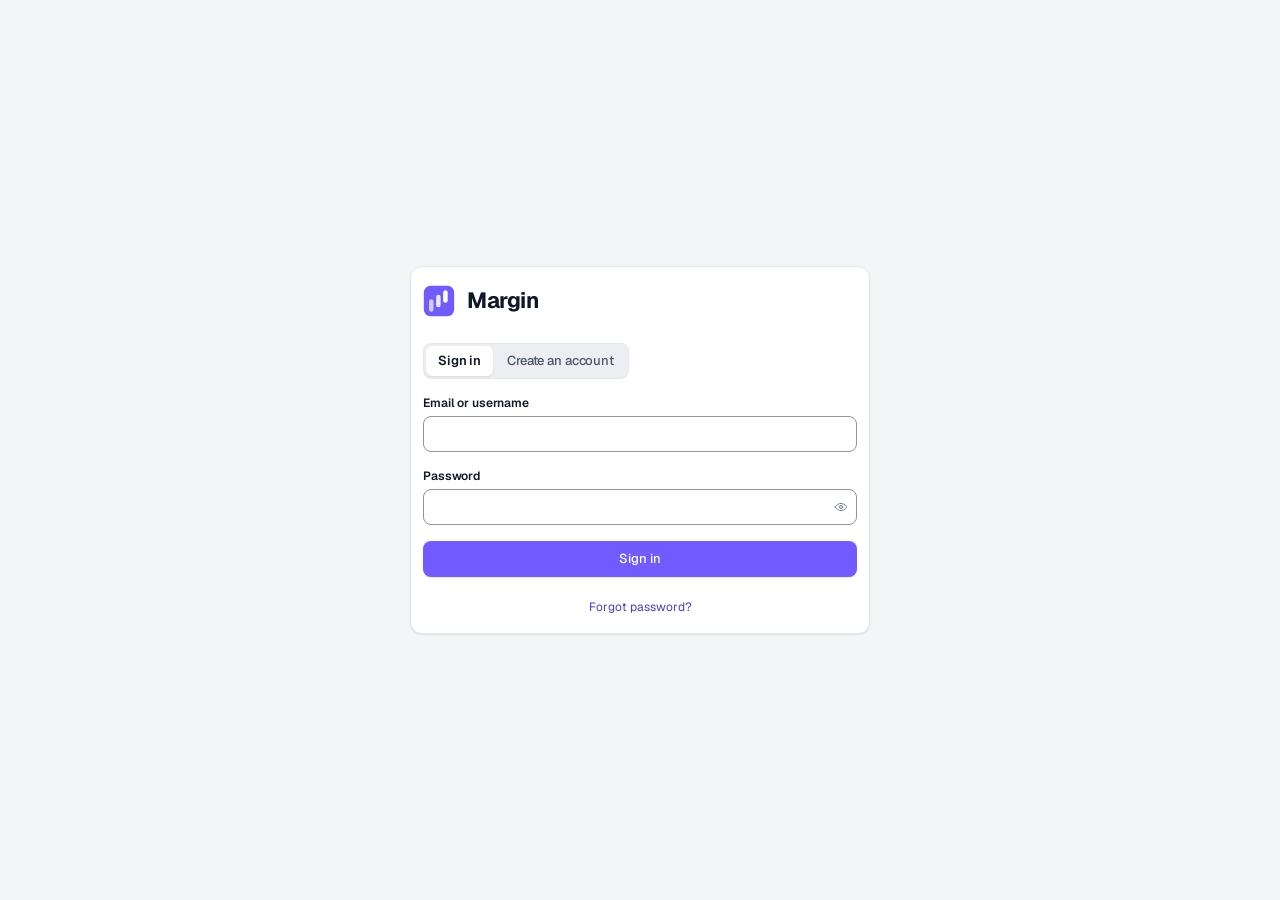
==== commit e197a639: "Dashboard: older open orders on the Orders page, the orders cover said, slimmer listing rows (a2e 2a" ====
--- a/dashboard/index.html
+++ b/dashboard/index.html
@@ -14,9 +14,9 @@
       `crossorigin` because a font is always fetched in CORS mode, and a preload without it is fetched twice.
     -->
     <link rel="preload" href="../assets/geist-latin-var-BgDaEnEv.woff2" as="font" type="font/woff2" crossorigin />
-    <script type="module" crossorigin src="../assets/dashboard-zLie13Af.js"></script>
+    <script type="module" crossorigin src="../assets/dashboard-CJRMDCCZ.js"></script>
     <link rel="modulepreload" crossorigin href="../assets/keys-CrjuZVQ3.js">
-    <link rel="modulepreload" crossorigin href="../assets/intl-BwZ-Vp8n.js">
+    <link rel="modulepreload" crossorigin href="../assets/intl-Sh2Yzac5.js">
     <link rel="stylesheet" crossorigin href="../assets/keys-BOXvPxFu.css">
     <link rel="stylesheet" crossorigin href="../assets/dashboard-DAGbi-Xu.css">
   </head>
